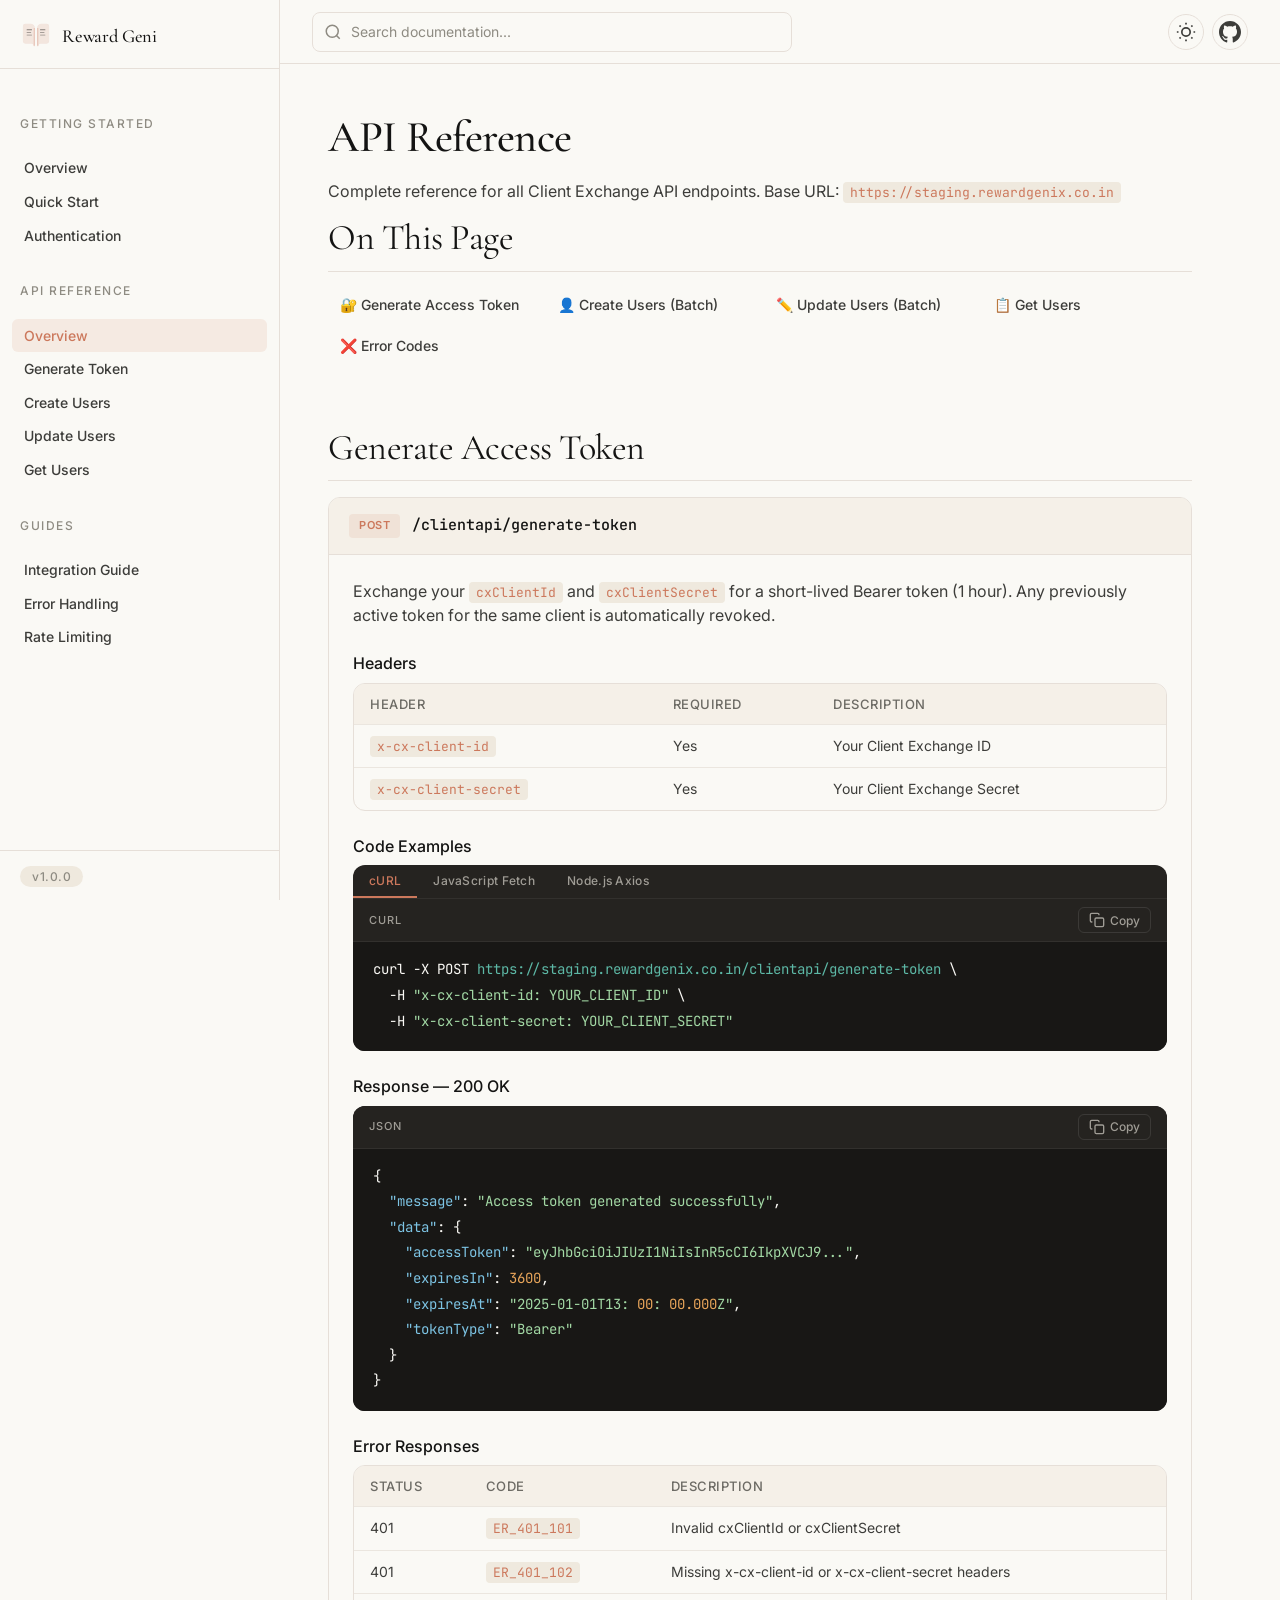
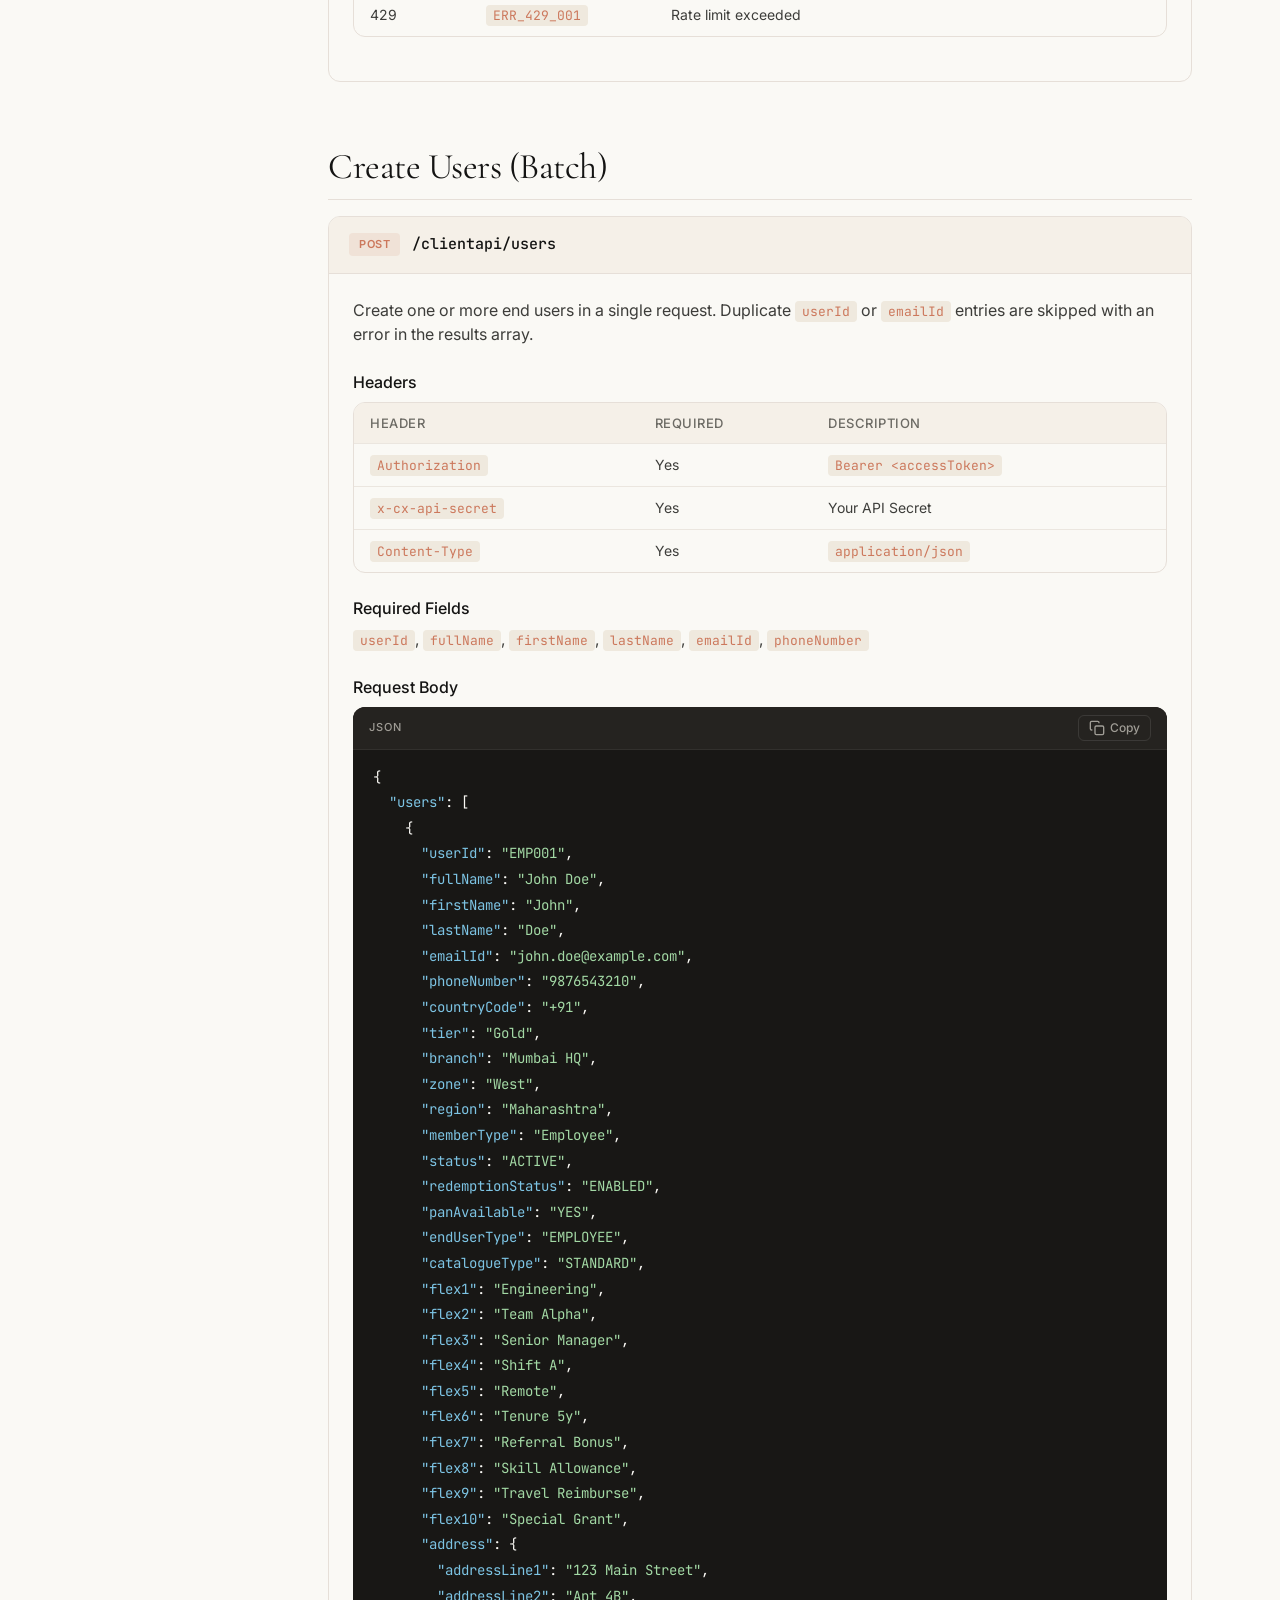
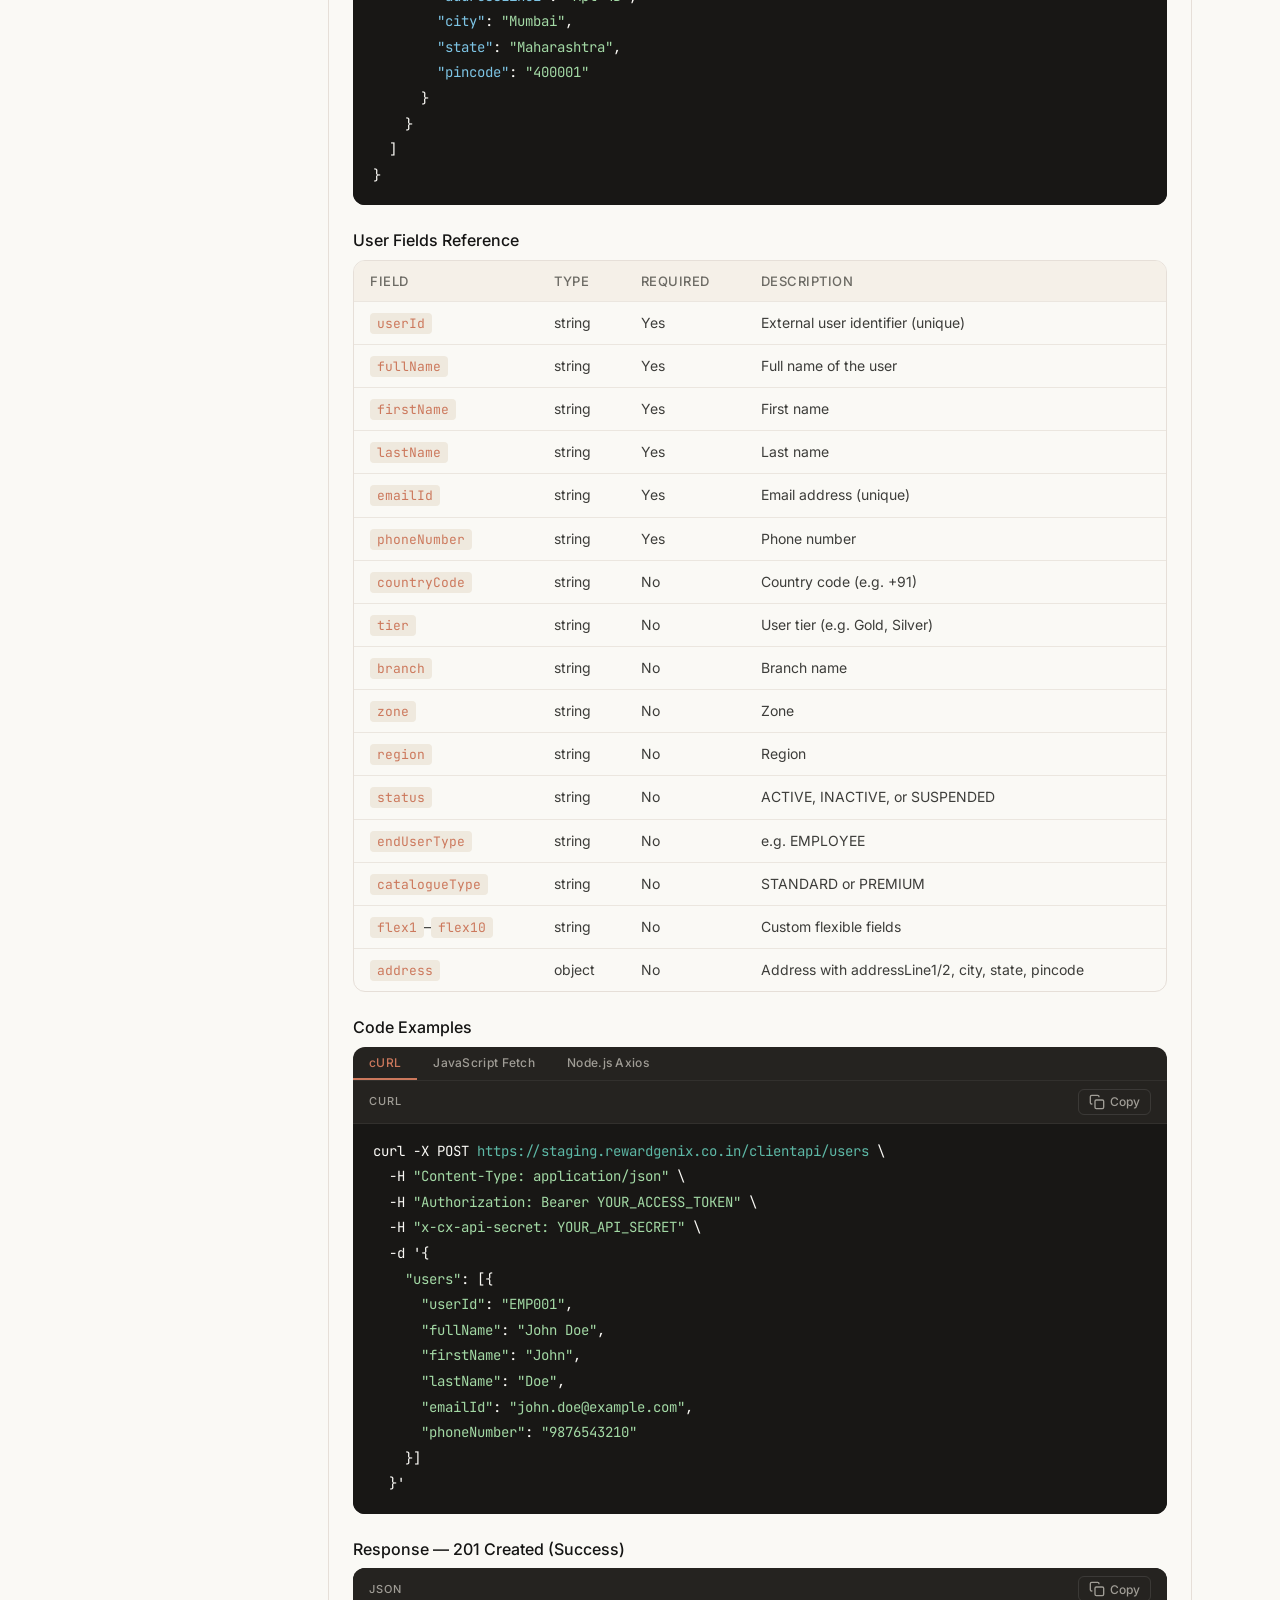
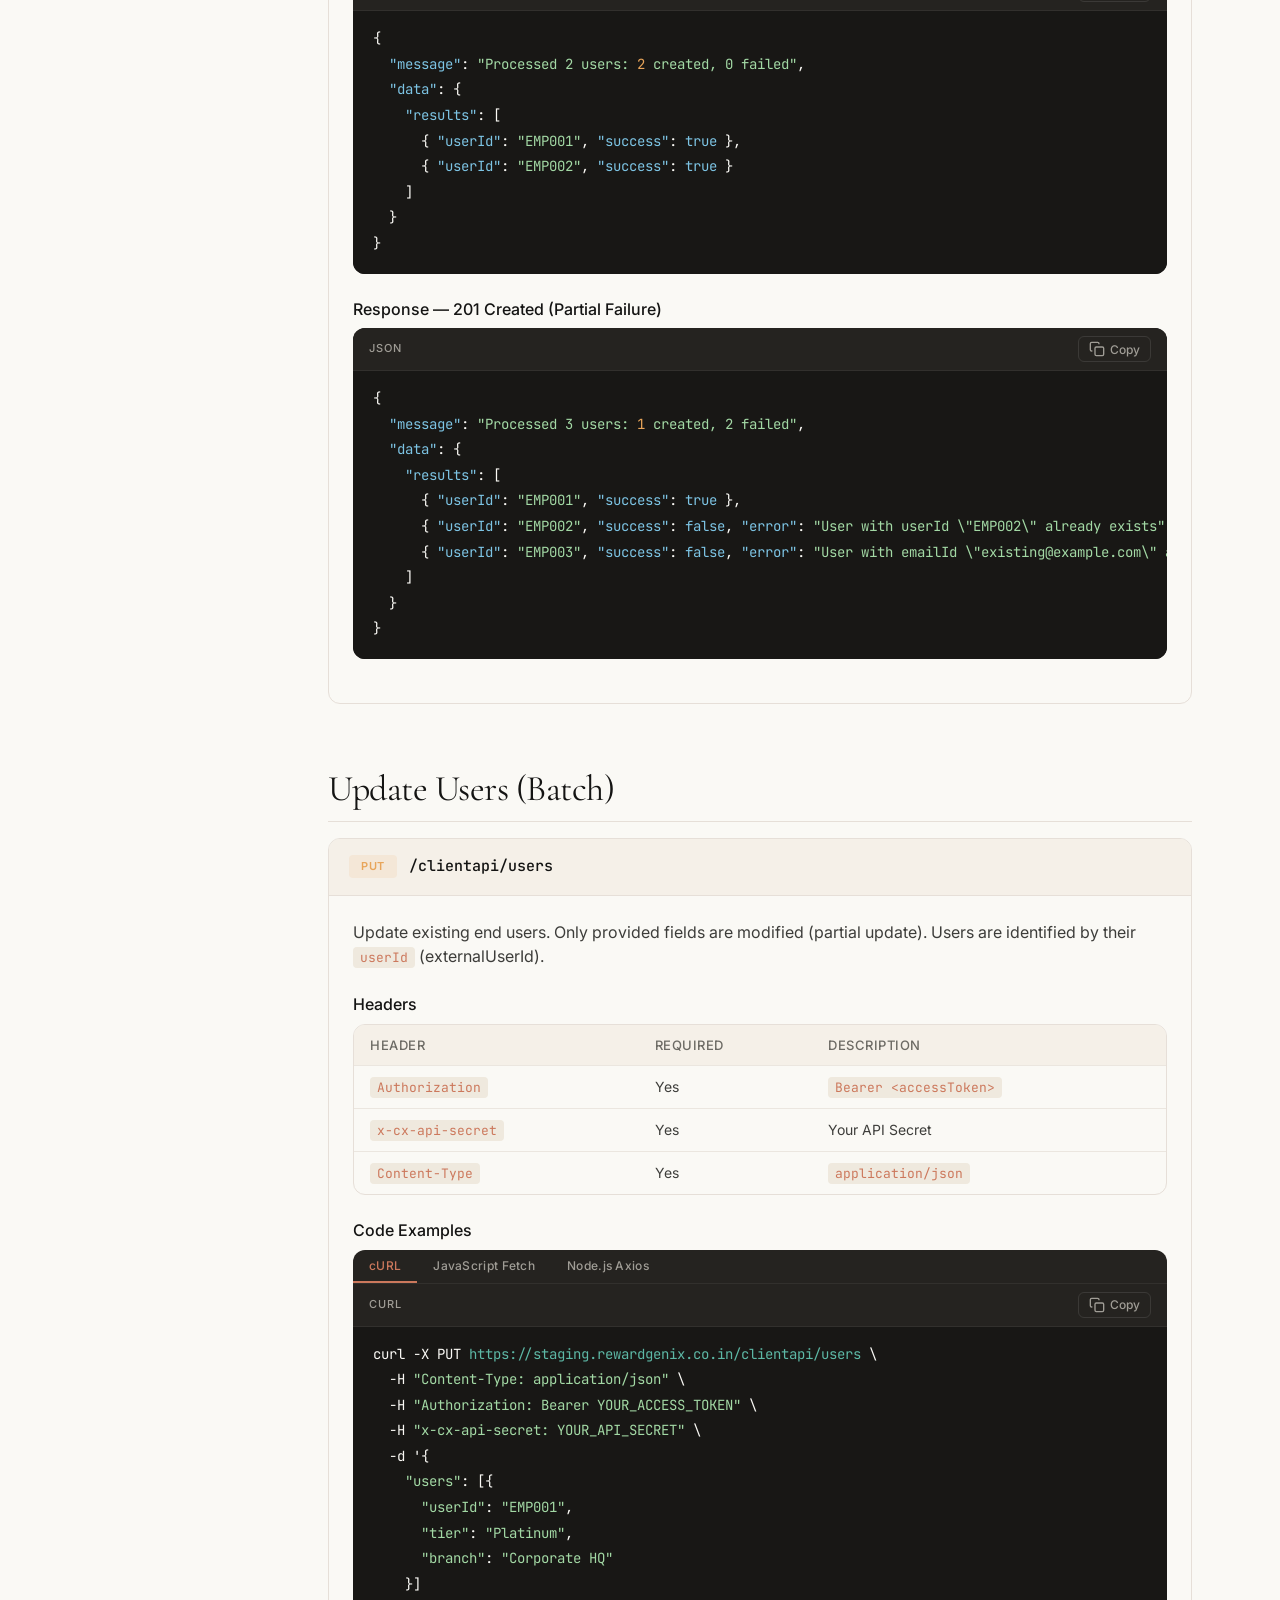
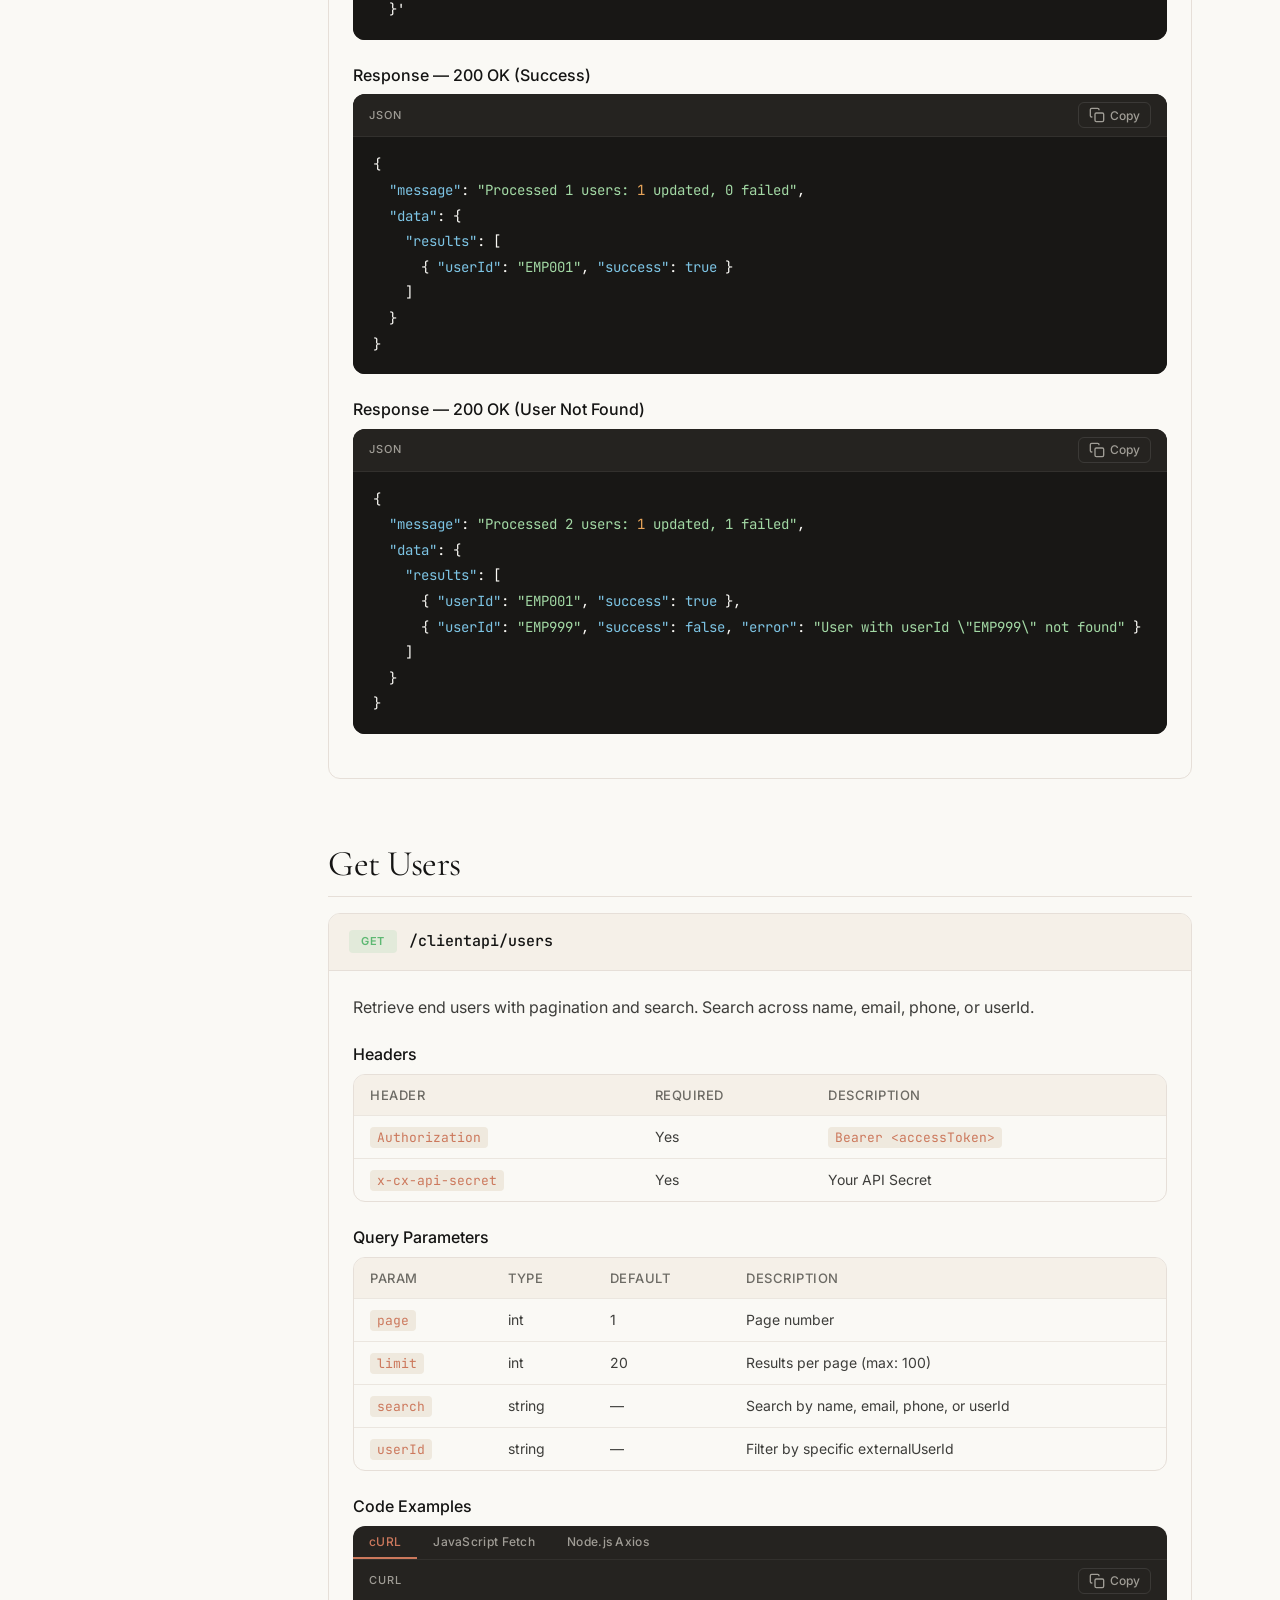
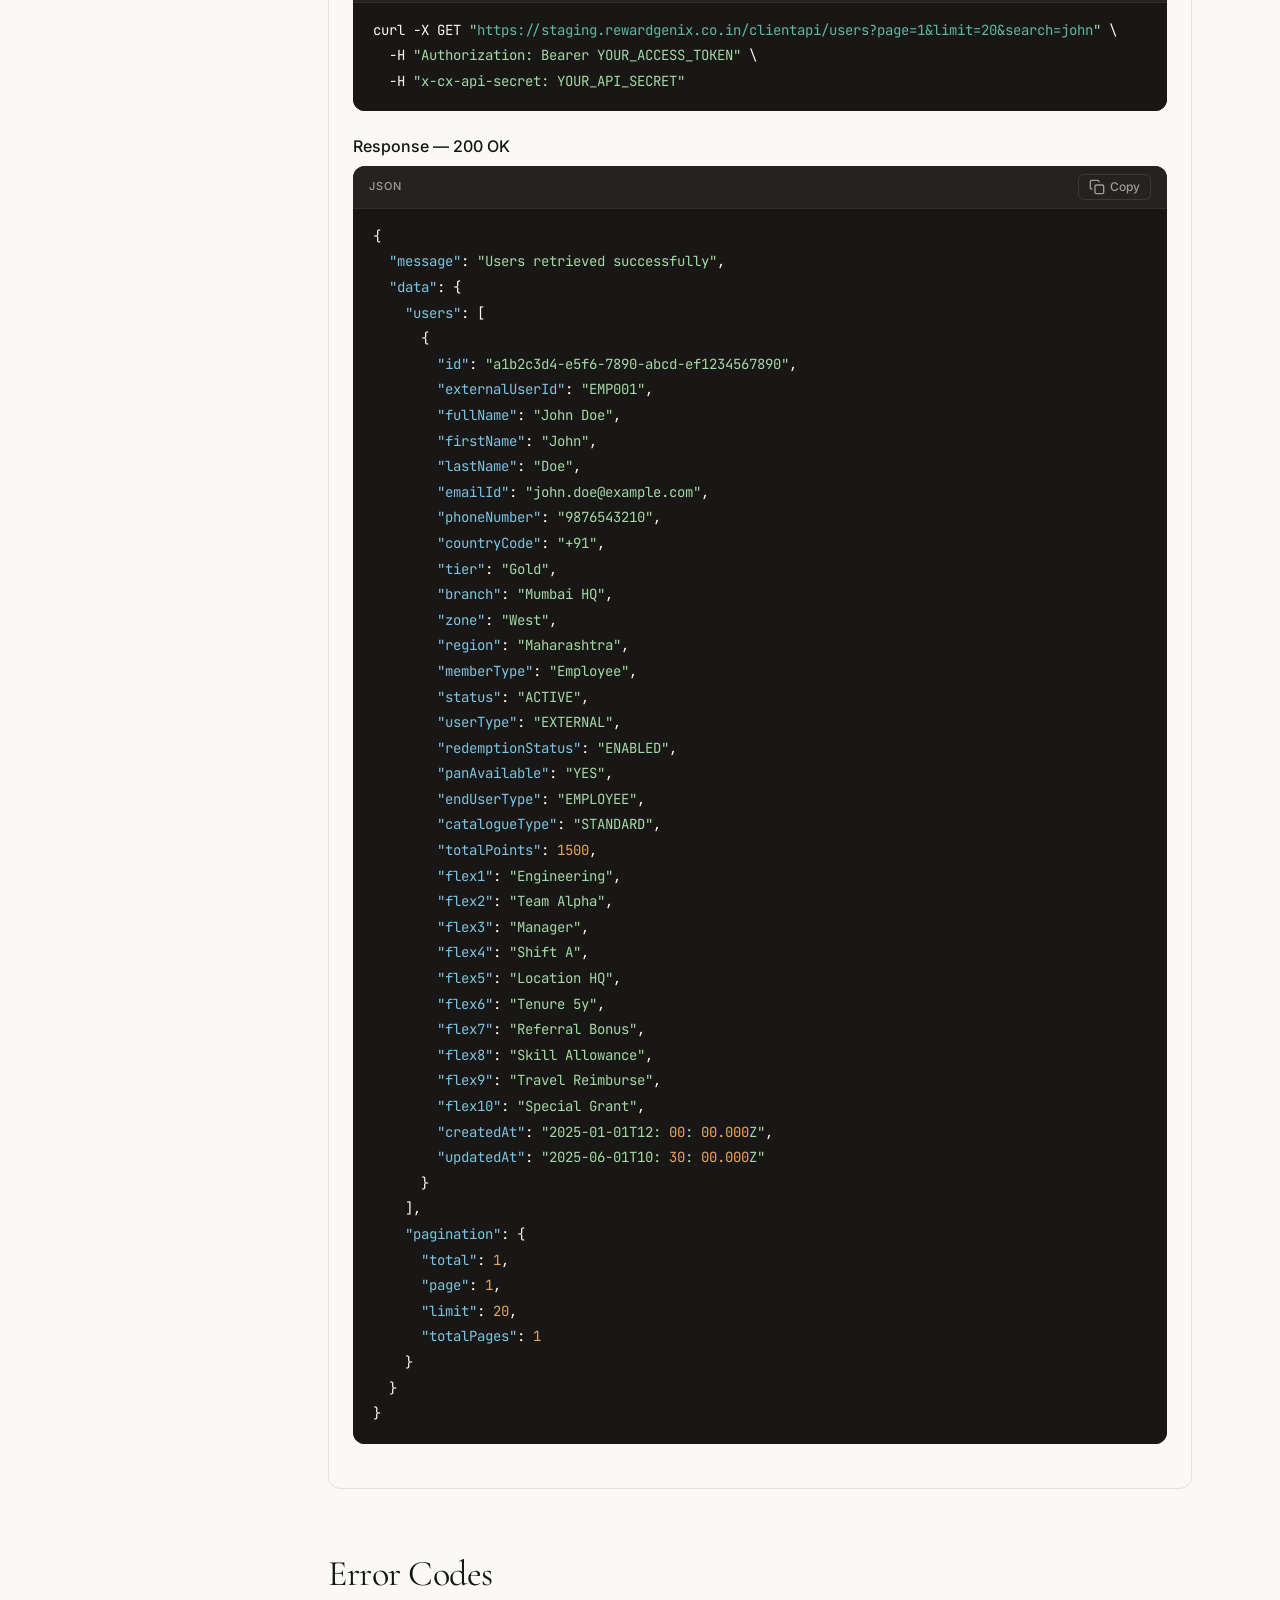
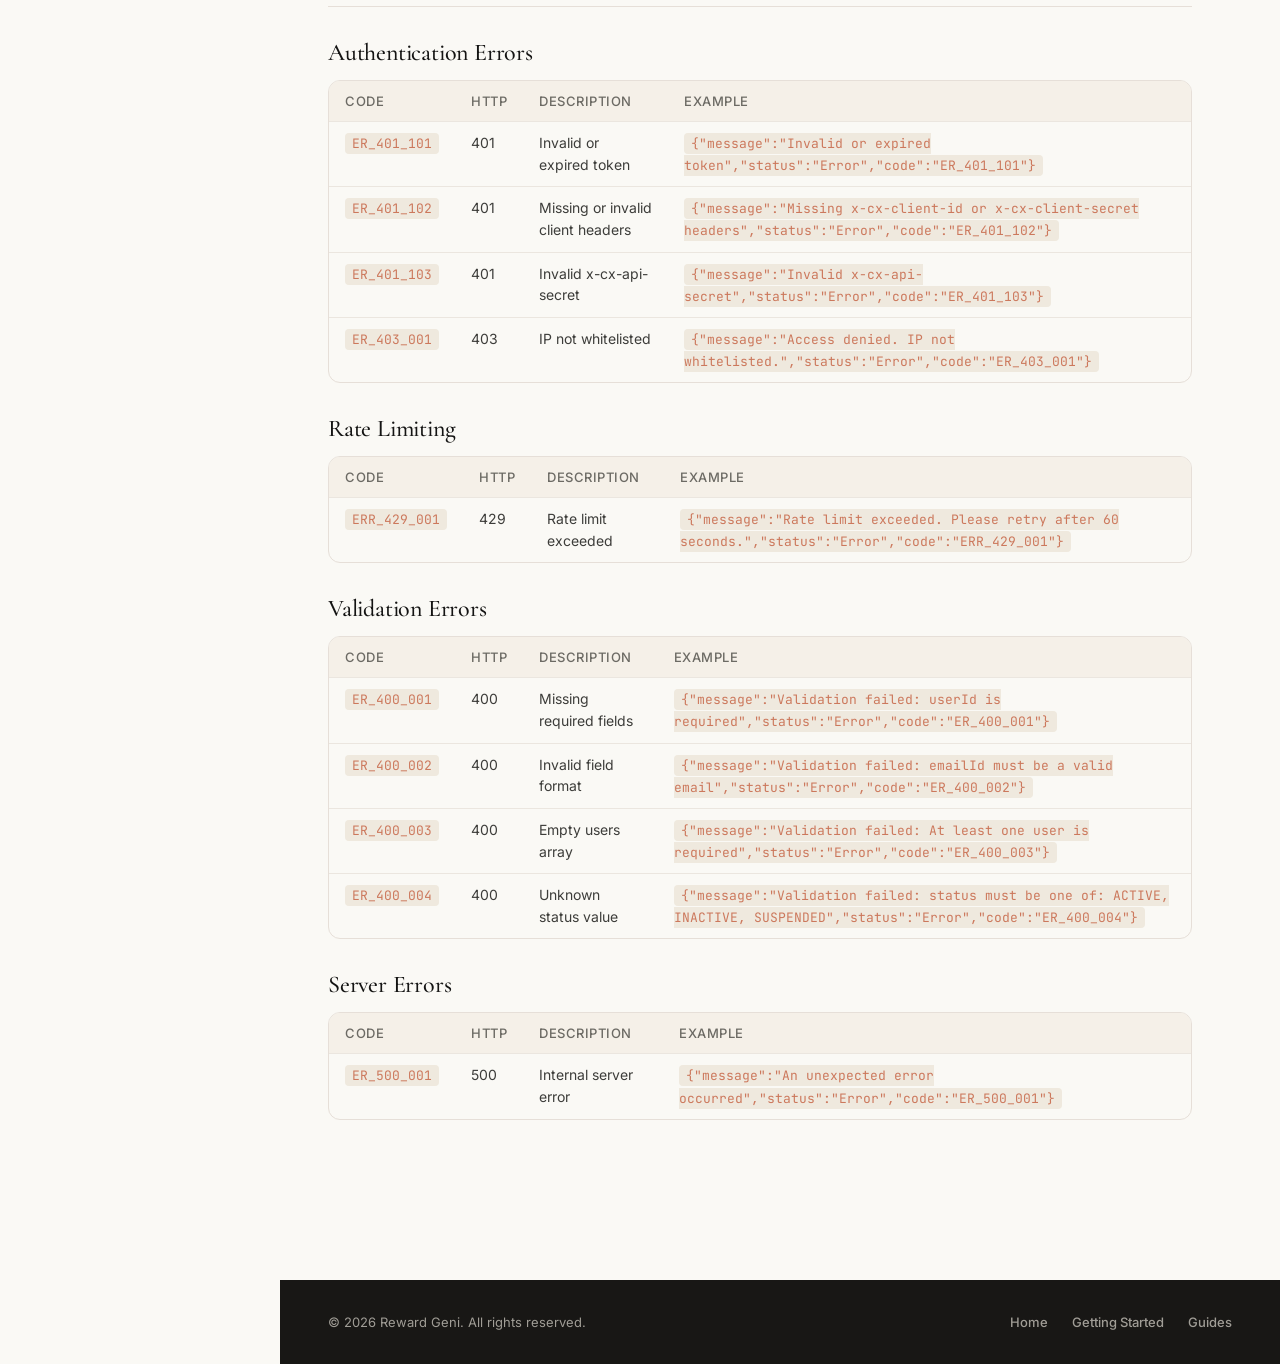
==== docs/api.html @ 06d0bdbf "first commit" ====
<!DOCTYPE html>
<html lang="en" data-theme="light">
<head>
    <meta charset="UTF-8">
    <meta name="viewport" content="width=device-width, initial-scale=1.0">
    <title>API Reference — Reward Geni API</title>
    <meta name="description" content="Complete API reference for the Reward Geni Client Exchange API. Endpoints for authentication, user management, and more.">
    <link rel="icon" type="image/svg+xml" href="../assets/favicon.svg">
    <link rel="stylesheet" href="../styles.css">
    <link rel="preconnect" href="https://fonts.googleapis.com">
    <link rel="preconnect" href="https://fonts.gstatic.com" crossorigin>
    <link href="https://fonts.googleapis.com/css2?family=Cormorant+Garamond:ital,wght@0,400;0,500;0,600;0,700;1,400&family=Inter:wght@300;400;500;600;700&family=JetBrains+Mono:wght@400;500&display=swap" rel="stylesheet">
</head>
<body>
    <!-- Sidebar -->
    <aside class="sidebar" id="sidebar">
        <div class="sidebar-header">
            <a href="../index.html" class="logo-link">
                <img src="../assets/logo.svg" alt="Reward Geni" class="logo">
                <span class="logo-text">Reward Geni</span>
            </a>
            <button class="sidebar-close" id="sidebarClose" aria-label="Close sidebar">
                <svg width="24" height="24" viewBox="0 0 24 24" fill="none" stroke="currentColor" stroke-width="2"><path d="M18 6L6 18M6 6l12 12"/></svg>
            </button>
        </div>
        <nav class="sidebar-nav">
            <div class="nav-section">
                <h3 class="nav-section-title">Getting Started</h3>
                <ul class="nav-list">
                    <li><a href="../index.html" class="nav-link">Overview</a></li>
                    <li><a href="getting-started.html" class="nav-link">Quick Start</a></li>
                    <li><a href="getting-started.html#authentication" class="nav-link">Authentication</a></li>
                </ul>
            </div>
            <div class="nav-section">
                <h3 class="nav-section-title">API Reference</h3>
                <ul class="nav-list">
                    <li><a href="api.html" class="nav-link active">Overview</a></li>
                    <li><a href="api.html#generate-token" class="nav-link">Generate Token</a></li>
                    <li><a href="api.html#create-users" class="nav-link">Create Users</a></li>
                    <li><a href="api.html#update-users" class="nav-link">Update Users</a></li>
                    <li><a href="api.html#get-users" class="nav-link">Get Users</a></li>
                </ul>
            </div>
            <div class="nav-section">
                <h3 class="nav-section-title">Guides</h3>
                <ul class="nav-list">
                    <li><a href="guides.html" class="nav-link">Integration Guide</a></li>
                    <li><a href="guides.html#error-handling" class="nav-link">Error Handling</a></li>
                    <li><a href="guides.html#rate-limiting" class="nav-link">Rate Limiting</a></li>
                </ul>
            </div>
        </nav>
        <div class="sidebar-footer">
            <span class="version-badge">v1.0.0</span>
        </div>
    </aside>

    <div class="main-wrapper">
        <header class="topbar">
            <button class="menu-toggle" id="menuToggle" aria-label="Open sidebar">
                <svg width="24" height="24" viewBox="0 0 24 24" fill="none" stroke="currentColor" stroke-width="2"><path d="M3 12h18M3 6h18M3 18h18"/></svg>
            </button>
            <div class="search-container">
                <svg class="search-icon" width="18" height="18" viewBox="0 0 24 24" fill="none" stroke="currentColor" stroke-width="2"><circle cx="11" cy="11" r="8"/><path d="m21 21-4.35-4.35"/></svg>
                <input type="text" id="searchInput" class="search-input" placeholder="Search documentation..." autocomplete="off">
                <div class="search-results" id="searchResults"></div>
            </div>
            <div class="topbar-actions">
                <button class="theme-toggle" id="themeToggle" aria-label="Toggle theme">
                    <svg class="sun-icon" width="20" height="20" viewBox="0 0 24 24" fill="none" stroke="currentColor" stroke-width="2"><circle cx="12" cy="12" r="5"/><path d="M12 1v2M12 21v2M4.22 4.22l1.42 1.42M18.36 18.36l1.42 1.42M1 12h2M21 12h2M4.22 19.78l1.42-1.42M18.36 5.64l1.42-1.42"/></svg>
                    <svg class="moon-icon" width="20" height="20" viewBox="0 0 24 24" fill="none" stroke="currentColor" stroke-width="2"><path d="M21 12.79A9 9 0 1 1 11.21 3 7 7 0 0 0 21 12.79z"/></svg>
                </button>
                <a href="https://github.com" class="github-link" target="_blank" rel="noopener" aria-label="GitHub">
                    <svg width="22" height="22" viewBox="0 0 24 24" fill="currentColor"><path d="M12 0c-6.626 0-12 5.373-12 12 0 5.302 3.438 9.8 8.207 11.387.599.111.793-.261.793-.577v-2.234c-3.338.726-4.033-1.416-4.033-1.416-.546-1.387-1.333-1.756-1.333-1.756-1.089-.745.083-.729.083-.729 1.205.084 1.839 1.237 1.839 1.237 1.07 1.834 2.807 1.304 3.492.997.107-.775.418-1.305.762-1.604-2.665-.305-5.467-1.334-5.467-5.931 0-1.311.469-2.381 1.236-3.221-.124-.303-.535-1.524.117-3.176 0 0 1.008-.322 3.301 1.23.957-.266 1.983-.399 3.003-.404 1.02.005 2.047.138 3.006.404 2.291-1.552 3.297-1.23 3.297-1.23.653 1.653.242 2.874.118 3.176.77.84 1.235 1.911 1.235 3.221 0 4.609-2.807 5.624-5.479 5.921.43.372.823 1.102.823 2.222v3.293c0 .319.192.694.801.576 4.765-1.589 8.199-6.086 8.199-11.386 0-6.627-5.373-12-12-12z"/></svg>
                </a>
            </div>
        </header>

        <main class="content">
            <h1>API Reference</h1>
            <p>Complete reference for all Client Exchange API endpoints. Base URL: <code>https://staging.rewardgenix.co.in</code></p>

            <!-- Table of Contents -->
            <div class="content-section">
                <h2 id="toc">On This Page <a href="#toc" class="anchor-link">#</a></h2>
                <ul style="list-style:none;padding:0;display:grid;grid-template-columns:repeat(auto-fill,minmax(200px,1fr));gap:8px;">
                    <li><a href="#generate-token" class="nav-link">🔐 Generate Access Token</a></li>
                    <li><a href="#create-users" class="nav-link">👤 Create Users (Batch)</a></li>
                    <li><a href="#update-users" class="nav-link">✏️ Update Users (Batch)</a></li>
                    <li><a href="#get-users" class="nav-link">📋 Get Users</a></li>
                    <li><a href="#error-codes" class="nav-link">❌ Error Codes</a></li>
                </ul>
            </div>

            <!-- ==================== GENERATE TOKEN ==================== -->
            <section class="content-section">
                <h2 id="generate-token">Generate Access Token <a href="#generate-token" class="anchor-link">#</a></h2>
                <div class="endpoint-block">
                    <div class="endpoint-header">
                        <span class="method-badge method-post">POST</span>
                        <span class="endpoint-url">/clientapi/generate-token</span>
                    </div>
                    <div class="endpoint-body">
                        <p class="endpoint-description">Exchange your <code>cxClientId</code> and <code>cxClientSecret</code> for a short-lived Bearer token (1 hour). Any previously active token for the same client is automatically revoked.</p>

                        <h4>Headers</h4>
                        <div class="table-wrapper">
                            <table class="api-table">
                                <thead><tr><th>Header</th><th>Required</th><th>Description</th></tr></thead>
                                <tbody>
                                    <tr><td><code>x-cx-client-id</code></td><td>Yes</td><td>Your Client Exchange ID</td></tr>
                                    <tr><td><code>x-cx-client-secret</code></td><td>Yes</td><td>Your Client Exchange Secret</td></tr>
                                </tbody>
                            </table>
                        </div>

                        <h4>Code Examples</h4>
                        <div class="code-tabs">
                            <div class="code-tabs-header">
                                <button class="code-tab-btn active">cURL</button>
                                <button class="code-tab-btn">JavaScript Fetch</button>
                                <button class="code-tab-btn">Node.js Axios</button>
                            </div>
                            <div class="code-tab-content active">
                                <div class="code-block">
                                    <div class="code-header"><span class="code-lang">cURL</span><button class="copy-btn"><svg width="16" height="16" viewBox="0 0 24 24" fill="none" stroke="currentColor" stroke-width="2"><rect x="9" y="9" width="13" height="13" rx="2" ry="2"/><path d="M5 15H4a2 2 0 0 1-2-2V4a2 2 0 0 1 2-2h9a2 2 0 0 1 2 2v1"/></svg> Copy</button></div>
                                    <pre><code>curl -X POST https://staging.rewardgenix.co.in/clientapi/generate-token \
  -H "x-cx-client-id: YOUR_CLIENT_ID" \
  -H "x-cx-client-secret: YOUR_CLIENT_SECRET"</code></pre>
                                </div>
                            </div>
                            <div class="code-tab-content">
                                <div class="code-block">
                                    <div class="code-header"><span class="code-lang">JavaScript</span><button class="copy-btn"><svg width="16" height="16" viewBox="0 0 24 24" fill="none" stroke="currentColor" stroke-width="2"><rect x="9" y="9" width="13" height="13" rx="2" ry="2"/><path d="M5 15H4a2 2 0 0 1-2-2V4a2 2 0 0 1 2-2h9a2 2 0 0 1 2 2v1"/></svg> Copy</button></div>
                                    <pre><code>const response = await fetch('https://staging.rewardgenix.co.in/clientapi/generate-token', {
  method: 'POST',
  headers: {
    'x-cx-client-id': 'YOUR_CLIENT_ID',
    'x-cx-client-secret': 'YOUR_CLIENT_SECRET'
  }
});

const { data } = await response.json();
const { accessToken, expiresIn, expiresAt } = data;</code></pre>
                                </div>
                            </div>
                            <div class="code-tab-content">
                                <div class="code-block">
                                    <div class="code-header"><span class="code-lang">Node.js</span><button class="copy-btn"><svg width="16" height="16" viewBox="0 0 24 24" fill="none" stroke="currentColor" stroke-width="2"><rect x="9" y="9" width="13" height="13" rx="2" ry="2"/><path d="M5 15H4a2 2 0 0 1-2-2V4a2 2 0 0 1 2-2h9a2 2 0 0 1 2 2v1"/></svg> Copy</button></div>
                                    <pre><code>const axios = require('axios');

const { data } = await axios.post(
  'https://staging.rewardgenix.co.in/clientapi/generate-token',
  {},
  {
    headers: {
      'x-cx-client-id': 'YOUR_CLIENT_ID',
      'x-cx-client-secret': 'YOUR_CLIENT_SECRET'
    }
  }
);

const token = data.data.accessToken;</code></pre>
                                </div>
                            </div>
                        </div>

                        <h4>Response — 200 OK</h4>
                        <div class="code-block">
                            <div class="code-header"><span class="code-lang">JSON</span><button class="copy-btn"><svg width="16" height="16" viewBox="0 0 24 24" fill="none" stroke="currentColor" stroke-width="2"><rect x="9" y="9" width="13" height="13" rx="2" ry="2"/><path d="M5 15H4a2 2 0 0 1-2-2V4a2 2 0 0 1 2-2h9a2 2 0 0 1 2 2v1"/></svg> Copy</button></div>
                            <pre><code>{
  "message": "Access token generated successfully",
  "data": {
    "accessToken": "eyJhbGciOiJIUzI1NiIsInR5cCI6IkpXVCJ9...",
    "expiresIn": 3600,
    "expiresAt": "2025-01-01T13:00:00.000Z",
    "tokenType": "Bearer"
  }
}</code></pre>
                        </div>

                        <h4>Error Responses</h4>
                        <div class="table-wrapper">
                            <table class="api-table">
                                <thead><tr><th>Status</th><th>Code</th><th>Description</th></tr></thead>
                                <tbody>
                                    <tr><td>401</td><td><code>ER_401_101</code></td><td>Invalid cxClientId or cxClientSecret</td></tr>
                                    <tr><td>401</td><td><code>ER_401_102</code></td><td>Missing x-cx-client-id or x-cx-client-secret headers</td></tr>
                                    <tr><td>429</td><td><code>ERR_429_001</code></td><td>Rate limit exceeded</td></tr>
                                </tbody>
                            </table>
                        </div>
                    </div>
                </div>
            </section>

            <!-- ==================== CREATE USERS ==================== -->
            <section class="content-section">
                <h2 id="create-users">Create Users (Batch) <a href="#create-users" class="anchor-link">#</a></h2>
                <div class="endpoint-block">
                    <div class="endpoint-header">
                        <span class="method-badge method-post">POST</span>
                        <span class="endpoint-url">/clientapi/users</span>
                    </div>
                    <div class="endpoint-body">
                        <p class="endpoint-description">Create one or more end users in a single request. Duplicate <code>userId</code> or <code>emailId</code> entries are skipped with an error in the results array.</p>

                        <h4>Headers</h4>
                        <div class="table-wrapper">
                            <table class="api-table">
                                <thead><tr><th>Header</th><th>Required</th><th>Description</th></tr></thead>
                                <tbody>
                                    <tr><td><code>Authorization</code></td><td>Yes</td><td><code>Bearer &lt;accessToken&gt;</code></td></tr>
                                    <tr><td><code>x-cx-api-secret</code></td><td>Yes</td><td>Your API Secret</td></tr>
                                    <tr><td><code>Content-Type</code></td><td>Yes</td><td><code>application/json</code></td></tr>
                                </tbody>
                            </table>
                        </div>

                        <h4>Required Fields</h4>
                        <p><code>userId</code>, <code>fullName</code>, <code>firstName</code>, <code>lastName</code>, <code>emailId</code>, <code>phoneNumber</code></p>

                        <h4>Request Body</h4>
                        <div class="code-block">
                            <div class="code-header"><span class="code-lang">JSON</span><button class="copy-btn"><svg width="16" height="16" viewBox="0 0 24 24" fill="none" stroke="currentColor" stroke-width="2"><rect x="9" y="9" width="13" height="13" rx="2" ry="2"/><path d="M5 15H4a2 2 0 0 1-2-2V4a2 2 0 0 1 2-2h9a2 2 0 0 1 2 2v1"/></svg> Copy</button></div>
                            <pre><code>{
  "users": [
    {
      "userId": "EMP001",
      "fullName": "John Doe",
      "firstName": "John",
      "lastName": "Doe",
      "emailId": "john.doe@example.com",
      "phoneNumber": "9876543210",
      "countryCode": "+91",
      "tier": "Gold",
      "branch": "Mumbai HQ",
      "zone": "West",
      "region": "Maharashtra",
      "memberType": "Employee",
      "status": "ACTIVE",
      "redemptionStatus": "ENABLED",
      "panAvailable": "YES",
      "endUserType": "EMPLOYEE",
      "catalogueType": "STANDARD",
      "flex1": "Engineering",
      "flex2": "Team Alpha",
      "flex3": "Senior Manager",
      "flex4": "Shift A",
      "flex5": "Remote",
      "flex6": "Tenure 5y",
      "flex7": "Referral Bonus",
      "flex8": "Skill Allowance",
      "flex9": "Travel Reimburse",
      "flex10": "Special Grant",
      "address": {
        "addressLine1": "123 Main Street",
        "addressLine2": "Apt 4B",
        "city": "Mumbai",
        "state": "Maharashtra",
        "pincode": "400001"
      }
    }
  ]
}</code></pre>
                        </div>

                        <h4>User Fields Reference</h4>
                        <div class="table-wrapper">
                            <table class="api-table">
                                <thead><tr><th>Field</th><th>Type</th><th>Required</th><th>Description</th></tr></thead>
                                <tbody>
                                    <tr><td><code>userId</code></td><td>string</td><td>Yes</td><td>External user identifier (unique)</td></tr>
                                    <tr><td><code>fullName</code></td><td>string</td><td>Yes</td><td>Full name of the user</td></tr>
                                    <tr><td><code>firstName</code></td><td>string</td><td>Yes</td><td>First name</td></tr>
                                    <tr><td><code>lastName</code></td><td>string</td><td>Yes</td><td>Last name</td></tr>
                                    <tr><td><code>emailId</code></td><td>string</td><td>Yes</td><td>Email address (unique)</td></tr>
                                    <tr><td><code>phoneNumber</code></td><td>string</td><td>Yes</td><td>Phone number</td></tr>
                                    <tr><td><code>countryCode</code></td><td>string</td><td>No</td><td>Country code (e.g. +91)</td></tr>
                                    <tr><td><code>tier</code></td><td>string</td><td>No</td><td>User tier (e.g. Gold, Silver)</td></tr>
                                    <tr><td><code>branch</code></td><td>string</td><td>No</td><td>Branch name</td></tr>
                                    <tr><td><code>zone</code></td><td>string</td><td>No</td><td>Zone</td></tr>
                                    <tr><td><code>region</code></td><td>string</td><td>No</td><td>Region</td></tr>
                                    <tr><td><code>status</code></td><td>string</td><td>No</td><td>ACTIVE, INACTIVE, or SUSPENDED</td></tr>
                                    <tr><td><code>endUserType</code></td><td>string</td><td>No</td><td>e.g. EMPLOYEE</td></tr>
                                    <tr><td><code>catalogueType</code></td><td>string</td><td>No</td><td>STANDARD or PREMIUM</td></tr>
                                    <tr><td><code>flex1</code>–<code>flex10</code></td><td>string</td><td>No</td><td>Custom flexible fields</td></tr>
                                    <tr><td><code>address</code></td><td>object</td><td>No</td><td>Address with addressLine1/2, city, state, pincode</td></tr>
                                </tbody>
                            </table>
                        </div>

                        <h4>Code Examples</h4>
                        <div class="code-tabs">
                            <div class="code-tabs-header">
                                <button class="code-tab-btn active">cURL</button>
                                <button class="code-tab-btn">JavaScript Fetch</button>
                                <button class="code-tab-btn">Node.js Axios</button>
                            </div>
                            <div class="code-tab-content active">
                                <div class="code-block">
                                    <div class="code-header"><span class="code-lang">cURL</span><button class="copy-btn"><svg width="16" height="16" viewBox="0 0 24 24" fill="none" stroke="currentColor" stroke-width="2"><rect x="9" y="9" width="13" height="13" rx="2" ry="2"/><path d="M5 15H4a2 2 0 0 1-2-2V4a2 2 0 0 1 2-2h9a2 2 0 0 1 2 2v1"/></svg> Copy</button></div>
                                    <pre><code>curl -X POST https://staging.rewardgenix.co.in/clientapi/users \
  -H "Content-Type: application/json" \
  -H "Authorization: Bearer YOUR_ACCESS_TOKEN" \
  -H "x-cx-api-secret: YOUR_API_SECRET" \
  -d '{
    "users": [{
      "userId": "EMP001",
      "fullName": "John Doe",
      "firstName": "John",
      "lastName": "Doe",
      "emailId": "john.doe@example.com",
      "phoneNumber": "9876543210"
    }]
  }'</code></pre>
                                </div>
                            </div>
                            <div class="code-tab-content">
                                <div class="code-block">
                                    <div class="code-header"><span class="code-lang">JavaScript</span><button class="copy-btn"><svg width="16" height="16" viewBox="0 0 24 24" fill="none" stroke="currentColor" stroke-width="2"><rect x="9" y="9" width="13" height="13" rx="2" ry="2"/><path d="M5 15H4a2 2 0 0 1-2-2V4a2 2 0 0 1 2-2h9a2 2 0 0 1 2 2v1"/></svg> Copy</button></div>
                                    <pre><code>const response = await fetch('https://staging.rewardgenix.co.in/clientapi/users', {
  method: 'POST',
  headers: {
    'Content-Type': 'application/json',
    'Authorization': 'Bearer YOUR_ACCESS_TOKEN',
    'x-cx-api-secret': 'YOUR_API_SECRET'
  },
  body: JSON.stringify({
    users: [{
      userId: 'EMP001',
      fullName: 'John Doe',
      firstName: 'John',
      lastName: 'Doe',
      emailId: 'john.doe@example.com',
      phoneNumber: '9876543210'
    }]
  })
});

const result = await response.json();
console.log(result.message);</code></pre>
                                </div>
                            </div>
                            <div class="code-tab-content">
                                <div class="code-block">
                                    <div class="code-header"><span class="code-lang">Node.js</span><button class="copy-btn"><svg width="16" height="16" viewBox="0 0 24 24" fill="none" stroke="currentColor" stroke-width="2"><rect x="9" y="9" width="13" height="13" rx="2" ry="2"/><path d="M5 15H4a2 2 0 0 1-2-2V4a2 2 0 0 1 2-2h9a2 2 0 0 1 2 2v1"/></svg> Copy</button></div>
                                    <pre><code>const axios = require('axios');

const { data } = await axios.post(
  'https://staging.rewardgenix.co.in/clientapi/users',
  {
    users: [{
      userId: 'EMP001',
      fullName: 'John Doe',
      firstName: 'John',
      lastName: 'Doe',
      emailId: 'john.doe@example.com',
      phoneNumber: '9876543210'
    }]
  },
  {
    headers: {
      'Content-Type': 'application/json',
      'Authorization': 'Bearer YOUR_ACCESS_TOKEN',
      'x-cx-api-secret': 'YOUR_API_SECRET'
    }
  }
);

data.data.results.forEach(r => {
  console.log(r.userId, r.success ? '✓' : '✗ ' + r.error);
});</code></pre>
                                </div>
                            </div>
                        </div>

                        <h4>Response — 201 Created (Success)</h4>
                        <div class="code-block">
                            <div class="code-header"><span class="code-lang">JSON</span><button class="copy-btn"><svg width="16" height="16" viewBox="0 0 24 24" fill="none" stroke="currentColor" stroke-width="2"><rect x="9" y="9" width="13" height="13" rx="2" ry="2"/><path d="M5 15H4a2 2 0 0 1-2-2V4a2 2 0 0 1 2-2h9a2 2 0 0 1 2 2v1"/></svg> Copy</button></div>
                            <pre><code>{
  "message": "Processed 2 users: 2 created, 0 failed",
  "data": {
    "results": [
      { "userId": "EMP001", "success": true },
      { "userId": "EMP002", "success": true }
    ]
  }
}</code></pre>
                        </div>

                        <h4>Response — 201 Created (Partial Failure)</h4>
                        <div class="code-block">
                            <div class="code-header"><span class="code-lang">JSON</span><button class="copy-btn"><svg width="16" height="16" viewBox="0 0 24 24" fill="none" stroke="currentColor" stroke-width="2"><rect x="9" y="9" width="13" height="13" rx="2" ry="2"/><path d="M5 15H4a2 2 0 0 1-2-2V4a2 2 0 0 1 2-2h9a2 2 0 0 1 2 2v1"/></svg> Copy</button></div>
                            <pre><code>{
  "message": "Processed 3 users: 1 created, 2 failed",
  "data": {
    "results": [
      { "userId": "EMP001", "success": true },
      { "userId": "EMP002", "success": false, "error": "User with userId \"EMP002\" already exists" },
      { "userId": "EMP003", "success": false, "error": "User with emailId \"existing@example.com\" already exists" }
    ]
  }
}</code></pre>
                        </div>
                    </div>
                </div>
            </section>

            <!-- ==================== UPDATE USERS ==================== -->
            <section class="content-section">
                <h2 id="update-users">Update Users (Batch) <a href="#update-users" class="anchor-link">#</a></h2>
                <div class="endpoint-block">
                    <div class="endpoint-header">
                        <span class="method-badge method-put">PUT</span>
                        <span class="endpoint-url">/clientapi/users</span>
                    </div>
                    <div class="endpoint-body">
                        <p class="endpoint-description">Update existing end users. Only provided fields are modified (partial update). Users are identified by their <code>userId</code> (externalUserId).</p>

                        <h4>Headers</h4>
                        <div class="table-wrapper">
                            <table class="api-table">
                                <thead><tr><th>Header</th><th>Required</th><th>Description</th></tr></thead>
                                <tbody>
                                    <tr><td><code>Authorization</code></td><td>Yes</td><td><code>Bearer &lt;accessToken&gt;</code></td></tr>
                                    <tr><td><code>x-cx-api-secret</code></td><td>Yes</td><td>Your API Secret</td></tr>
                                    <tr><td><code>Content-Type</code></td><td>Yes</td><td><code>application/json</code></td></tr>
                                </tbody>
                            </table>
                        </div>

                        <h4>Code Examples</h4>
                        <div class="code-tabs">
                            <div class="code-tabs-header">
                                <button class="code-tab-btn active">cURL</button>
                                <button class="code-tab-btn">JavaScript Fetch</button>
                                <button class="code-tab-btn">Node.js Axios</button>
                            </div>
                            <div class="code-tab-content active">
                                <div class="code-block">
                                    <div class="code-header"><span class="code-lang">cURL</span><button class="copy-btn"><svg width="16" height="16" viewBox="0 0 24 24" fill="none" stroke="currentColor" stroke-width="2"><rect x="9" y="9" width="13" height="13" rx="2" ry="2"/><path d="M5 15H4a2 2 0 0 1-2-2V4a2 2 0 0 1 2-2h9a2 2 0 0 1 2 2v1"/></svg> Copy</button></div>
                                    <pre><code>curl -X PUT https://staging.rewardgenix.co.in/clientapi/users \
  -H "Content-Type: application/json" \
  -H "Authorization: Bearer YOUR_ACCESS_TOKEN" \
  -H "x-cx-api-secret: YOUR_API_SECRET" \
  -d '{
    "users": [{
      "userId": "EMP001",
      "tier": "Platinum",
      "branch": "Corporate HQ"
    }]
  }'</code></pre>
                                </div>
                            </div>
                            <div class="code-tab-content">
                                <div class="code-block">
                                    <div class="code-header"><span class="code-lang">JavaScript</span><button class="copy-btn"><svg width="16" height="16" viewBox="0 0 24 24" fill="none" stroke="currentColor" stroke-width="2"><rect x="9" y="9" width="13" height="13" rx="2" ry="2"/><path d="M5 15H4a2 2 0 0 1-2-2V4a2 2 0 0 1 2-2h9a2 2 0 0 1 2 2v1"/></svg> Copy</button></div>
                                    <pre><code>const response = await fetch('https://staging.rewardgenix.co.in/clientapi/users', {
  method: 'PUT',
  headers: {
    'Content-Type': 'application/json',
    'Authorization': 'Bearer YOUR_ACCESS_TOKEN',
    'x-cx-api-secret': 'YOUR_API_SECRET'
  },
  body: JSON.stringify({
    users: [{
      userId: 'EMP001',
      tier: 'Platinum',
      branch: 'Corporate HQ'
    }]
  })
});

const result = await response.json();</code></pre>
                                </div>
                            </div>
                            <div class="code-tab-content">
                                <div class="code-block">
                                    <div class="code-header"><span class="code-lang">Node.js</span><button class="copy-btn"><svg width="16" height="16" viewBox="0 0 24 24" fill="none" stroke="currentColor" stroke-width="2"><rect x="9" y="9" width="13" height="13" rx="2" ry="2"/><path d="M5 15H4a2 2 0 0 1-2-2V4a2 2 0 0 1 2-2h9a2 2 0 0 1 2 2v1"/></svg> Copy</button></div>
                                    <pre><code>const axios = require('axios');

const { data } = await axios.put(
  'https://staging.rewardgenix.co.in/clientapi/users',
  {
    users: [{
      userId: 'EMP001',
      tier: 'Platinum',
      branch: 'Corporate HQ'
    }]
  },
  {
    headers: {
      'Content-Type': 'application/json',
      'Authorization': 'Bearer YOUR_ACCESS_TOKEN',
      'x-cx-api-secret': 'YOUR_API_SECRET'
    }
  }
);</code></pre>
                                </div>
                            </div>
                        </div>

                        <h4>Response — 200 OK (Success)</h4>
                        <div class="code-block">
                            <div class="code-header"><span class="code-lang">JSON</span><button class="copy-btn"><svg width="16" height="16" viewBox="0 0 24 24" fill="none" stroke="currentColor" stroke-width="2"><rect x="9" y="9" width="13" height="13" rx="2" ry="2"/><path d="M5 15H4a2 2 0 0 1-2-2V4a2 2 0 0 1 2-2h9a2 2 0 0 1 2 2v1"/></svg> Copy</button></div>
                            <pre><code>{
  "message": "Processed 1 users: 1 updated, 0 failed",
  "data": {
    "results": [
      { "userId": "EMP001", "success": true }
    ]
  }
}</code></pre>
                        </div>

                        <h4>Response — 200 OK (User Not Found)</h4>
                        <div class="code-block">
                            <div class="code-header"><span class="code-lang">JSON</span><button class="copy-btn"><svg width="16" height="16" viewBox="0 0 24 24" fill="none" stroke="currentColor" stroke-width="2"><rect x="9" y="9" width="13" height="13" rx="2" ry="2"/><path d="M5 15H4a2 2 0 0 1-2-2V4a2 2 0 0 1 2-2h9a2 2 0 0 1 2 2v1"/></svg> Copy</button></div>
                            <pre><code>{
  "message": "Processed 2 users: 1 updated, 1 failed",
  "data": {
    "results": [
      { "userId": "EMP001", "success": true },
      { "userId": "EMP999", "success": false, "error": "User with userId \"EMP999\" not found" }
    ]
  }
}</code></pre>
                        </div>
                    </div>
                </div>
            </section>

            <!-- ==================== GET USERS ==================== -->
            <section class="content-section">
                <h2 id="get-users">Get Users <a href="#get-users" class="anchor-link">#</a></h2>
                <div class="endpoint-block">
                    <div class="endpoint-header">
                        <span class="method-badge method-get">GET</span>
                        <span class="endpoint-url">/clientapi/users</span>
                    </div>
                    <div class="endpoint-body">
                        <p class="endpoint-description">Retrieve end users with pagination and search. Search across name, email, phone, or userId.</p>

                        <h4>Headers</h4>
                        <div class="table-wrapper">
                            <table class="api-table">
                                <thead><tr><th>Header</th><th>Required</th><th>Description</th></tr></thead>
                                <tbody>
                                    <tr><td><code>Authorization</code></td><td>Yes</td><td><code>Bearer &lt;accessToken&gt;</code></td></tr>
                                    <tr><td><code>x-cx-api-secret</code></td><td>Yes</td><td>Your API Secret</td></tr>
                                </tbody>
                            </table>
                        </div>

                        <h4>Query Parameters</h4>
                        <div class="table-wrapper">
                            <table class="api-table">
                                <thead><tr><th>Param</th><th>Type</th><th>Default</th><th>Description</th></tr></thead>
                                <tbody>
                                    <tr><td><code>page</code></td><td>int</td><td>1</td><td>Page number</td></tr>
                                    <tr><td><code>limit</code></td><td>int</td><td>20</td><td>Results per page (max: 100)</td></tr>
                                    <tr><td><code>search</code></td><td>string</td><td>—</td><td>Search by name, email, phone, or userId</td></tr>
                                    <tr><td><code>userId</code></td><td>string</td><td>—</td><td>Filter by specific externalUserId</td></tr>
                                </tbody>
                            </table>
                        </div>

                        <h4>Code Examples</h4>
                        <div class="code-tabs">
                            <div class="code-tabs-header">
                                <button class="code-tab-btn active">cURL</button>
                                <button class="code-tab-btn">JavaScript Fetch</button>
                                <button class="code-tab-btn">Node.js Axios</button>
                            </div>
                            <div class="code-tab-content active">
                                <div class="code-block">
                                    <div class="code-header"><span class="code-lang">cURL</span><button class="copy-btn"><svg width="16" height="16" viewBox="0 0 24 24" fill="none" stroke="currentColor" stroke-width="2"><rect x="9" y="9" width="13" height="13" rx="2" ry="2"/><path d="M5 15H4a2 2 0 0 1-2-2V4a2 2 0 0 1 2-2h9a2 2 0 0 1 2 2v1"/></svg> Copy</button></div>
                                    <pre><code>curl -X GET "https://staging.rewardgenix.co.in/clientapi/users?page=1&limit=20&search=john" \
  -H "Authorization: Bearer YOUR_ACCESS_TOKEN" \
  -H "x-cx-api-secret: YOUR_API_SECRET"</code></pre>
                                </div>
                            </div>
                            <div class="code-tab-content">
                                <div class="code-block">
                                    <div class="code-header"><span class="code-lang">JavaScript</span><button class="copy-btn"><svg width="16" height="16" viewBox="0 0 24 24" fill="none" stroke="currentColor" stroke-width="2"><rect x="9" y="9" width="13" height="13" rx="2" ry="2"/><path d="M5 15H4a2 2 0 0 1-2-2V4a2 2 0 0 1 2-2h9a2 2 0 0 1 2 2v1"/></svg> Copy</button></div>
                                    <pre><code>const params = new URLSearchParams({ page: 1, limit: 20, search: 'john' });

const response = await fetch(
  `https://staging.rewardgenix.co.in/clientapi/users?${params}`,
  {
    headers: {
      'Authorization': 'Bearer YOUR_ACCESS_TOKEN',
      'x-cx-api-secret': 'YOUR_API_SECRET'
    }
  }
);

const { data } = await response.json();
console.log(`Found ${data.pagination.total} users`);</code></pre>
                                </div>
                            </div>
                            <div class="code-tab-content">
                                <div class="code-block">
                                    <div class="code-header"><span class="code-lang">Node.js</span><button class="copy-btn"><svg width="16" height="16" viewBox="0 0 24 24" fill="none" stroke="currentColor" stroke-width="2"><rect x="9" y="9" width="13" height="13" rx="2" ry="2"/><path d="M5 15H4a2 2 0 0 1-2-2V4a2 2 0 0 1 2-2h9a2 2 0 0 1 2 2v1"/></svg> Copy</button></div>
                                    <pre><code>const axios = require('axios');

const { data } = await axios.get(
  'https://staging.rewardgenix.co.in/clientapi/users',
  {
    params: { page: 1, limit: 20, search: 'john' },
    headers: {
      'Authorization': 'Bearer YOUR_ACCESS_TOKEN',
      'x-cx-api-secret': 'YOUR_API_SECRET'
    }
  }
);

console.log(data.data.users);</code></pre>
                                </div>
                            </div>
                        </div>

                        <h4>Response — 200 OK</h4>
                        <div class="code-block">
                            <div class="code-header"><span class="code-lang">JSON</span><button class="copy-btn"><svg width="16" height="16" viewBox="0 0 24 24" fill="none" stroke="currentColor" stroke-width="2"><rect x="9" y="9" width="13" height="13" rx="2" ry="2"/><path d="M5 15H4a2 2 0 0 1-2-2V4a2 2 0 0 1 2-2h9a2 2 0 0 1 2 2v1"/></svg> Copy</button></div>
                            <pre><code>{
  "message": "Users retrieved successfully",
  "data": {
    "users": [
      {
        "id": "a1b2c3d4-e5f6-7890-abcd-ef1234567890",
        "externalUserId": "EMP001",
        "fullName": "John Doe",
        "firstName": "John",
        "lastName": "Doe",
        "emailId": "john.doe@example.com",
        "phoneNumber": "9876543210",
        "countryCode": "+91",
        "tier": "Gold",
        "branch": "Mumbai HQ",
        "zone": "West",
        "region": "Maharashtra",
        "memberType": "Employee",
        "status": "ACTIVE",
        "userType": "EXTERNAL",
        "redemptionStatus": "ENABLED",
        "panAvailable": "YES",
        "endUserType": "EMPLOYEE",
        "catalogueType": "STANDARD",
        "totalPoints": 1500,
        "flex1": "Engineering",
        "flex2": "Team Alpha",
        "flex3": "Manager",
        "flex4": "Shift A",
        "flex5": "Location HQ",
        "flex6": "Tenure 5y",
        "flex7": "Referral Bonus",
        "flex8": "Skill Allowance",
        "flex9": "Travel Reimburse",
        "flex10": "Special Grant",
        "createdAt": "2025-01-01T12:00:00.000Z",
        "updatedAt": "2025-06-01T10:30:00.000Z"
      }
    ],
    "pagination": {
      "total": 1,
      "page": 1,
      "limit": 20,
      "totalPages": 1
    }
  }
}</code></pre>
                        </div>
                    </div>
                </div>
            </section>

            <!-- ==================== ERROR CODES ==================== -->
            <section class="content-section">
                <h2 id="error-codes">Error Codes <a href="#error-codes" class="anchor-link">#</a></h2>

                <h3 id="auth-errors">Authentication Errors</h3>
                <div class="table-wrapper">
                    <table class="api-table">
                        <thead><tr><th>Code</th><th>HTTP</th><th>Description</th><th>Example</th></tr></thead>
                        <tbody>
                            <tr>
                                <td><code>ER_401_101</code></td><td>401</td><td>Invalid or expired token</td>
                                <td><code>{"message":"Invalid or expired token","status":"Error","code":"ER_401_101"}</code></td>
                            </tr>
                            <tr>
                                <td><code>ER_401_102</code></td><td>401</td><td>Missing or invalid client headers</td>
                                <td><code>{"message":"Missing x-cx-client-id or x-cx-client-secret headers","status":"Error","code":"ER_401_102"}</code></td>
                            </tr>
                            <tr>
                                <td><code>ER_401_103</code></td><td>401</td><td>Invalid x-cx-api-secret</td>
                                <td><code>{"message":"Invalid x-cx-api-secret","status":"Error","code":"ER_401_103"}</code></td>
                            </tr>
                            <tr>
                                <td><code>ER_403_001</code></td><td>403</td><td>IP not whitelisted</td>
                                <td><code>{"message":"Access denied. IP not whitelisted.","status":"Error","code":"ER_403_001"}</code></td>
                            </tr>
                        </tbody>
                    </table>
                </div>

                <h3 id="rate-errors">Rate Limiting</h3>
                <div class="table-wrapper">
                    <table class="api-table">
                        <thead><tr><th>Code</th><th>HTTP</th><th>Description</th><th>Example</th></tr></thead>
                        <tbody>
                            <tr>
                                <td><code>ERR_429_001</code></td><td>429</td><td>Rate limit exceeded</td>
                                <td><code>{"message":"Rate limit exceeded. Please retry after 60 seconds.","status":"Error","code":"ERR_429_001"}</code></td>
                            </tr>
                        </tbody>
                    </table>
                </div>

                <h3 id="validation-errors-ref">Validation Errors</h3>
                <div class="table-wrapper">
                    <table class="api-table">
                        <thead><tr><th>Code</th><th>HTTP</th><th>Description</th><th>Example</th></tr></thead>
                        <tbody>
                            <tr>
                                <td><code>ER_400_001</code></td><td>400</td><td>Missing required fields</td>
                                <td><code>{"message":"Validation failed: userId is required","status":"Error","code":"ER_400_001"}</code></td>
                            </tr>
                            <tr>
                                <td><code>ER_400_002</code></td><td>400</td><td>Invalid field format</td>
                                <td><code>{"message":"Validation failed: emailId must be a valid email","status":"Error","code":"ER_400_002"}</code></td>
                            </tr>
                            <tr>
                                <td><code>ER_400_003</code></td><td>400</td><td>Empty users array</td>
                                <td><code>{"message":"Validation failed: At least one user is required","status":"Error","code":"ER_400_003"}</code></td>
                            </tr>
                            <tr>
                                <td><code>ER_400_004</code></td><td>400</td><td>Unknown status value</td>
                                <td><code>{"message":"Validation failed: status must be one of: ACTIVE, INACTIVE, SUSPENDED","status":"Error","code":"ER_400_004"}</code></td>
                            </tr>
                        </tbody>
                    </table>
                </div>

                <h3 id="server-errors-ref">Server Errors</h3>
                <div class="table-wrapper">
                    <table class="api-table">
                        <thead><tr><th>Code</th><th>HTTP</th><th>Description</th><th>Example</th></tr></thead>
                        <tbody>
                            <tr>
                                <td><code>ER_500_001</code></td><td>500</td><td>Internal server error</td>
                                <td><code>{"message":"An unexpected error occurred","status":"Error","code":"ER_500_001"}</code></td>
                            </tr>
                        </tbody>
                    </table>
                </div>
            </section>
        </main>

        <footer class="footer">
            <div class="footer-content">
                <p>&copy; 2025 Reward Geni. All rights reserved.</p>
                <div class="footer-links">
                    <a href="../index.html">Home</a>
                    <a href="getting-started.html">Getting Started</a>
                    <a href="guides.html">Guides</a>
                </div>
            </div>
        </footer>
    </div>

    <div class="sidebar-overlay" id="sidebarOverlay"></div>
    <script src="../config.js"></script>
    <script src="../script.js"></script>
</body>
</html>
---- styles.css ----
/* ============================================
   Reward Geni Documentation — Styles
   Design System: Warm-canvas editorial (Anthropic/Claude inspired)
   ============================================ */

/* CSS Variables — Light Theme (Cream Canvas) */
:root,
[data-theme="light"] {
    --bg-primary: #faf9f5;
    --bg-secondary: #f5f0e8;
    --bg-tertiary: #efe9de;
    --bg-sidebar: #faf9f5;
    --bg-code: #181715;
    --bg-code-header: #252320;
    --bg-code-inner: #1f1e1b;
    --bg-hover: #f5f0e8;
    --bg-badge: #efe9de;
    --text-primary: #141413;
    --text-secondary: #3d3d3a;
    --text-tertiary: #6c6a64;
    --text-muted: #8e8b82;
    --text-link: #cc785c;
    --text-link-hover: #a9583e;
    --border-color: #e6dfd8;
    --border-light: #ebe6df;
    --hairline: #e6dfd8;
    --shadow-sm: 0 1px 3px rgba(20,20,19,0.06);
    --shadow-md: 0 4px 12px rgba(20,20,19,0.08);
    --shadow-lg: 0 10px 30px rgba(20,20,19,0.1);
    --accent: #cc785c;
    --accent-light: rgba(204,120,92,0.12);
    --accent-dark: #a9583e;
    --accent-disabled: #e6dfd8;
    --success: #5db872;
    --success-bg: rgba(93,184,114,0.1);
    --warning: #d4a017;
    --warning-bg: rgba(212,160,23,0.1);
    --danger: #c64545;
    --danger-bg: rgba(198,69,69,0.1);
    --info: #5db8a6;
    --info-bg: rgba(93,184,166,0.1);
    --accent-teal: #5db8a6;
    --accent-amber: #e8a55a;
    --on-primary: #ffffff;
    --on-dark: #faf9f5;
    --on-dark-soft: #a09d96;
    --surface-dark: #181715;
    --surface-dark-elevated: #252320;
    --surface-dark-soft: #1f1e1b;
    --method-get: #5db872;
    --method-get-bg: rgba(93,184,114,0.12);
    --method-post: #cc785c;
    --method-post-bg: rgba(204,120,92,0.12);
    --method-put: #e8a55a;
    --method-put-bg: rgba(232,165,90,0.12);
    --method-delete: #c64545;
    --method-delete-bg: rgba(198,69,69,0.12);
    --radius-xs: 4px;
    --radius-sm: 6px;
    --radius-md: 8px;
    --radius-lg: 12px;
    --radius-xl: 16px;
    --radius-pill: 9999px;
    --sidebar-width: 280px;
    --topbar-height: 64px;
    --font-display: 'Cormorant Garamond', 'Tiempos Headline', Garamond, 'Times New Roman', serif;
    --font-body: 'Inter', -apple-system, BlinkMacSystemFont, 'Segoe UI', Roboto, sans-serif;
    --font-code: 'JetBrains Mono', ui-monospace, 'Cascadia Code', monospace;
}

/* CSS Variables — Dark Theme */
[data-theme="dark"] {
    --bg-primary: #141413;
    --bg-secondary: #181715;
    --bg-tertiary: #1f1e1b;
    --bg-sidebar: #181715;
    --bg-code: #1f1e1b;
    --bg-code-header: #252320;
    --bg-code-inner: #181715;
    --bg-hover: #252320;
    --bg-badge: #252320;
    --text-primary: #faf9f5;
    --text-secondary: #a09d96;
    --text-tertiary: #6c6a64;
    --text-muted: #6c6a64;
    --text-link: #d4916e;
    --text-link-hover: #e8a88a;
    --border-color: #252320;
    --border-light: #1f1e1b;
    --hairline: #252320;
    --shadow-sm: 0 1px 3px rgba(0,0,0,0.3);
    --shadow-md: 0 4px 12px rgba(0,0,0,0.4);
    --shadow-lg: 0 10px 30px rgba(0,0,0,0.5);
    --accent: #d4916e;
    --accent-light: rgba(212,145,110,0.15);
    --accent-dark: #e8a88a;
    --accent-disabled: #252320;
    --success: #5db872;
    --success-bg: rgba(93,184,114,0.15);
    --warning: #e8a55a;
    --warning-bg: rgba(232,165,90,0.15);
    --danger: #d46b6b;
    --danger-bg: rgba(212,107,107,0.15);
    --info: #5db8a6;
    --info-bg: rgba(93,184,166,0.15);
    --accent-teal: #5db8a6;
    --accent-amber: #e8a55a;
    --on-primary: #ffffff;
    --on-dark: #faf9f5;
    --on-dark-soft: #a09d96;
    --surface-dark: #1f1e1b;
    --surface-dark-elevated: #252320;
    --surface-dark-soft: #181715;
    --method-get: #5db872;
    --method-get-bg: rgba(93,184,114,0.15);
    --method-post: #d4916e;
    --method-post-bg: rgba(212,145,110,0.15);
    --method-put: #e8a55a;
    --method-put-bg: rgba(232,165,90,0.15);
    --method-delete: #d46b6b;
    --method-delete-bg: rgba(212,107,107,0.15);
}

/* Reset */
*, *::before, *::after { box-sizing: border-box; margin: 0; padding: 0; }

html {
    scroll-padding-top: calc(var(--topbar-height) + 24px);
    scroll-behavior: smooth;
}

body {
    font-family: var(--font-body);
    background: var(--bg-primary);
    color: var(--text-primary);
    font-size: 16px;
    line-height: 1.55;
    min-height: 100vh;
    -webkit-font-smoothing: antialiased;
    -moz-osx-font-smoothing: grayscale;
}

/* ============================================
   Sidebar
   ============================================ */
.sidebar {
    position: fixed;
    left: 0; top: 0;
    width: var(--sidebar-width);
    height: 100vh;
    background: var(--bg-sidebar);
    border-right: 1px solid var(--hairline);
    display: flex;
    flex-direction: column;
    z-index: 100;
    transition: transform 0.3s ease;
    overflow-y: auto;
}

.sidebar-header {
    padding: 20px 20px 16px;
    border-bottom: 1px solid var(--hairline);
    display: flex;
    align-items: center;
    justify-content: space-between;
    flex-shrink: 0;
}

.sidebar-close {
    display: none;
    background: none;
    border: none;
    color: var(--text-secondary);
    cursor: pointer;
    padding: 4px;
    border-radius: var(--radius-sm);
}
.sidebar-close:hover { background: var(--bg-hover); }

.logo-link {
    display: flex;
    align-items: center;
    gap: 10px;
    text-decoration: none;
    color: var(--text-primary);
}

.logo {
    width: 32px; height: 32px;
    border-radius: var(--radius-sm);
}

.logo-text {
    font-family: var(--font-display);
    font-size: 1.15rem;
    font-weight: 500;
    letter-spacing: -0.01em;
    color: var(--text-primary);
}

.sidebar-nav {
    flex: 1;
    padding: 16px 12px;
    overflow-y: auto;
}

.nav-section { margin-bottom: 24px; }

.nav-section-title {
    font-family: var(--font-body);
    font-size: 12px;
    font-weight: 500;
    text-transform: uppercase;
    letter-spacing: 1.5px;
    color: var(--text-muted);
    padding: 0 8px 8px;
}

.nav-list { list-style: none; }

.nav-link {
    display: block;
    padding: 7px 12px;
    font-family: var(--font-body);
    font-size: 14px;
    font-weight: 500;
    color: var(--text-secondary);
    text-decoration: none;
    border-radius: var(--radius-sm);
    transition: all 0.15s ease;
    line-height: 1.4;
}

.nav-link:hover {
    background: var(--bg-hover);
    color: var(--text-primary);
}

.nav-link.active {
    background: var(--accent-light);
    color: var(--accent);
}

.sidebar-footer {
    padding: 12px 20px;
    border-top: 1px solid var(--hairline);
    flex-shrink: 0;
}

.version-badge {
    font-family: var(--font-body);
    font-size: 12px;
    font-weight: 500;
    background: var(--bg-badge);
    color: var(--text-muted);
    padding: 3px 12px;
    border-radius: var(--radius-pill);
    letter-spacing: 0.5px;
}

/* ============================================
   Main Wrapper
   ============================================ */
.main-wrapper {
    margin-left: var(--sidebar-width);
    min-height: 100vh;
    display: flex;
    flex-direction: column;
}

/* ============================================
   Top Bar
   ============================================ */
.topbar {
    position: sticky;
    top: 0;
    z-index: 140;
    height: var(--topbar-height);
    border-bottom: 1px solid var(--hairline);
    display: flex;
    align-items: center;
    padding: 0 32px;
    gap: 16px;
    backdrop-filter: blur(12px);
    overflow-anchor: none;
}

[data-theme="light"] .topbar { background: rgba(250,249,245,0.88); }
[data-theme="dark"] .topbar  { background: rgba(20,20,19,0.88); }

.menu-toggle {
    display: none;
    background: none;
    border: none;
    color: var(--text-secondary);
    cursor: pointer;
    padding: 6px;
    border-radius: var(--radius-sm);
}
.menu-toggle:hover { background: var(--bg-hover); }

.search-container {
    flex: 1;
    max-width: 480px;
    position: relative;
    z-index: 180;
    overflow-anchor: none;
}

.search-icon {
    position: absolute;
    left: 12px; top: 50%;
    transform: translateY(-50%);
    color: var(--text-muted);
    pointer-events: none;
}

.search-input {
    width: 100%;
    padding: 9px 14px 9px 38px;
    background: var(--bg-primary);
    border: 1px solid var(--hairline);
    border-radius: var(--radius-md);
    font-family: var(--font-body);
    font-size: 14px;
    color: var(--text-primary);
    outline: none;
    transition: border-color 0.15s ease, box-shadow 0.15s ease;
    height: 40px;
}

.search-input:focus {
    border-color: var(--accent);
    box-shadow: 0 0 0 3px var(--accent-light);
}

.search-input::placeholder { color: var(--text-muted); }

.search-results {
    visibility: hidden;
    opacity: 0;
    position: absolute;
    top: calc(100% + 6px);
    left: 0; right: 0;
    background: var(--bg-primary);
    border: 1px solid var(--hairline);
    border-radius: var(--radius-lg);
    box-shadow: var(--shadow-lg);
    max-height: 400px;
    overflow-y: auto;
    z-index: 220;
    pointer-events: none;
    transition: opacity 0.15s ease, visibility 0.15s ease;
    overflow-anchor: none;
}

.search-results.active {
    visibility: visible;
    opacity: 1;
    pointer-events: auto;
}

.search-result-item {
    padding: 12px 16px;
    border-bottom: 1px solid var(--border-light);
    cursor: pointer;
    text-decoration: none;
    display: block;
    color: inherit;
    transition: background 0.1s;
}
.search-result-item:hover { background: var(--bg-hover); }
.search-result-item:last-child { border-bottom: none; }

.search-result-title {
    font-weight: 500;
    font-size: 14px;
    color: var(--text-primary);
    margin-bottom: 2px;
}

.search-result-section {
    font-size: 13px;
    color: var(--text-muted);
}

.search-no-results {
    padding: 16px;
    text-align: center;
    color: var(--text-muted);
    font-size: 14px;
}

.topbar-actions {
    display: flex;
    align-items: center;
    gap: 8px;
    margin-left: auto;
}

.theme-toggle {
    background: none;
    border: 1px solid var(--hairline);
    color: var(--text-secondary);
    cursor: pointer;
    padding: 0;
    width: 36px;
    height: 36px;
    border-radius: var(--radius-pill);
    display: flex;
    align-items: center;
    justify-content: center;
    transition: all 0.15s ease;
}
.theme-toggle:hover { background: var(--bg-hover); color: var(--text-primary); border-color: var(--accent); }

[data-theme="light"] .moon-icon { display: none; }
[data-theme="dark"]  .sun-icon  { display: none; }

.github-link {
    display: flex;
    align-items: center;
    padding: 0;
    width: 36px;
    height: 36px;
    justify-content: center;
    color: var(--text-secondary);
    border: 1px solid var(--hairline);
    border-radius: var(--radius-pill);
    transition: all 0.15s ease;
}
.github-link:hover { color: var(--text-primary); background: var(--bg-hover); border-color: var(--accent); }

/* ============================================
   Content
   ============================================ */
.content {
    flex: 1;
    padding: 48px 48px 96px;
    max-width: 960px;
    width: 100%;
}

/* Hero */
.hero {
    margin-bottom: 96px;
    padding-bottom: 48px;
    border-bottom: 1px solid var(--hairline);
}

.badge {
    display: inline-block;
    font-family: var(--font-body);
    font-size: 12px;
    font-weight: 500;
    letter-spacing: 1.5px;
    text-transform: uppercase;
    background: var(--accent);
    color: var(--on-primary);
    padding: 4px 14px;
    border-radius: var(--radius-pill);
    margin-bottom: 20px;
}

.hero h1 {
    font-family: var(--font-display);
    font-size: clamp(2.25rem, 5vw, 3.25rem);
    font-weight: 500;
    letter-spacing: -1px;
    line-height: 1.1;
    margin-bottom: 20px;
    color: var(--text-primary);
}

.hero-description {
    font-family: var(--font-body);
    font-size: 18px;
    font-weight: 400;
    color: var(--text-secondary);
    max-width: 560px;
    margin-bottom: 32px;
    line-height: 1.55;
}

.hero-actions {
    display: flex;
    gap: 12px;
    flex-wrap: wrap;
}

/* Buttons */
.btn {
    display: inline-flex;
    align-items: center;
    gap: 6px;
    padding: 12px 20px;
    font-family: var(--font-body);
    font-size: 14px;
    font-weight: 500;
    line-height: 1;
    border-radius: var(--radius-md);
    text-decoration: none;
    transition: all 0.15s ease;
    border: none;
    cursor: pointer;
    height: 40px;
}

.btn-primary {
    background: var(--accent);
    color: var(--on-primary);
}
.btn-primary:hover { background: var(--accent-dark); }

.btn-secondary {
    background: var(--bg-primary);
    color: var(--text-primary);
    border: 1px solid var(--hairline);
}
.btn-secondary:hover { background: var(--bg-hover); border-color: var(--accent); color: var(--accent); }

/* ============================================
   Content Sections
   ============================================ */
.content-section {
    margin-bottom: 64px;
}

h1 {
    font-family: var(--font-display);
    font-size: clamp(2rem, 4vw, 2.75rem);
    font-weight: 500;
    letter-spacing: -0.5px;
    line-height: 1.15;
    margin-bottom: 16px;
    color: var(--text-primary);
}

h2 {
    font-family: var(--font-display);
    font-size: 36px;
    font-weight: 400;
    letter-spacing: -0.5px;
    line-height: 1.15;
    margin-bottom: 16px;
    color: var(--text-primary);
    padding-bottom: 12px;
    border-bottom: 1px solid var(--hairline);
}

h3 {
    font-family: var(--font-display);
    font-size: 24px;
    font-weight: 500;
    letter-spacing: -0.2px;
    line-height: 1.2;
    margin: 32px 0 12px;
    color: var(--text-primary);
}

h4 {
    font-family: var(--font-body);
    font-size: 16px;
    font-weight: 500;
    line-height: 1.4;
    margin: 24px 0 8px;
    color: var(--text-primary);
}

p { margin-bottom: 14px; color: var(--text-secondary); font-size: 16px; line-height: 1.55; }

a:not(.btn):not(.nav-link):not(.search-result-item):not(.logo-link):not(.github-link):not(.footer-links a):not(.feature-link) {
    color: var(--text-link);
    text-decoration: none;
    transition: color 0.15s;
}
a:not(.btn):not(.nav-link):not(.search-result-item):not(.logo-link):not(.github-link):not(.footer-links a):not(.feature-link):hover {
    color: var(--text-link-hover);
}

.anchor-link {
    color: var(--accent);
    text-decoration: none;
    opacity: 0;
    margin-left: 8px;
    font-family: var(--font-body);
    font-weight: 400;
    font-size: 0.8em;
    transition: opacity 0.15s;
}
h2:hover .anchor-link,
h3:hover .anchor-link { opacity: 1; }

/* ============================================
   Feature Cards
   ============================================ */
.features-grid {
    display: grid;
    grid-template-columns: repeat(auto-fill, minmax(240px, 1fr));
    gap: 16px;
    margin-bottom: 64px;
}

.feature-card {
    background: var(--bg-tertiary);
    border: none;
    border-radius: var(--radius-lg);
    padding: 32px;
    transition: all 0.2s ease;
}
.feature-card:hover {
    transform: translateY(-2px);
    box-shadow: var(--shadow-md);
}

.feature-icon {
    width: 48px; height: 48px;
    background: var(--accent-light);
    border-radius: var(--radius-md);
    display: flex;
    align-items: center;
    justify-content: center;
    margin-bottom: 16px;
    color: var(--accent);
}

.feature-card h3 {
    font-family: var(--font-body);
    font-size: 18px;
    font-weight: 500;
    line-height: 1.4;
    margin: 0 0 8px;
    color: var(--text-primary);
    letter-spacing: 0;
}

.feature-card p {
    font-size: 14px;
    color: var(--text-secondary);
    margin-bottom: 12px;
    line-height: 1.55;
}

.feature-link {
    font-family: var(--font-body);
    font-size: 14px;
    font-weight: 500;
    color: var(--accent);
    text-decoration: none;
    transition: color 0.15s;
}
.feature-link:hover { color: var(--accent-dark); }

/* ============================================
   Tables
   ============================================ */
.table-wrapper {
    overflow-x: auto;
    margin-bottom: 20px;
    border: 1px solid var(--hairline);
    border-radius: var(--radius-lg);
}

.api-table {
    width: 100%;
    border-collapse: collapse;
    font-size: 14px;
}

.api-table thead {
    background: var(--bg-secondary);
    border-bottom: 1px solid var(--hairline);
}

.api-table th {
    padding: 10px 16px;
    text-align: left;
    font-family: var(--font-body);
    font-weight: 500;
    font-size: 13px;
    text-transform: uppercase;
    letter-spacing: 0.5px;
    color: var(--text-tertiary);
    white-space: nowrap;
}

.api-table td {
    padding: 10px 16px;
    border-top: 1px solid var(--border-light);
    color: var(--text-secondary);
    vertical-align: top;
    font-size: 14px;
}

.api-table tbody tr:hover { background: var(--bg-hover); }

/* Method Badges */
.method-badge {
    display: inline-block;
    font-family: var(--font-body);
    font-size: 11px;
    font-weight: 600;
    padding: 3px 10px;
    border-radius: var(--radius-xs);
    letter-spacing: 0.5px;
    text-transform: uppercase;
    min-width: 48px;
    text-align: center;
}

.method-get  { background: var(--method-get-bg);  color: var(--method-get); }
.method-post { background: var(--method-post-bg); color: var(--method-post); }
.method-put  { background: var(--method-put-bg);  color: var(--method-put); }
.method-delete { background: var(--method-delete-bg); color: var(--method-delete); }

/* ============================================
   Code Blocks
   ============================================ */
code {
    font-family: var(--font-code);
    font-size: 13px;
    background: var(--bg-tertiary);
    padding: 2px 7px;
    border-radius: var(--radius-xs);
    color: var(--accent);
    border: none;
}

pre code {
    background: none;
    padding: 0;
    border: none;
    color: var(--on-dark);
    font-size: 14px;
    line-height: 1.6;
}

.code-block {
    background: var(--surface-dark);
    border: none;
    border-radius: var(--radius-lg);
    overflow: hidden;
    margin-bottom: 20px;
}

.code-header {
    display: flex;
    align-items: center;
    justify-content: space-between;
    padding: 8px 16px;
    background: var(--surface-dark-elevated);
    border-bottom: 1px solid rgba(255,255,255,0.06);
}

.code-lang {
    font-family: var(--font-body);
    font-size: 11px;
    font-weight: 500;
    text-transform: uppercase;
    color: var(--on-dark-soft);
    letter-spacing: 1px;
}

.copy-btn {
    display: flex;
    align-items: center;
    gap: 5px;
    background: transparent;
    border: 1px solid rgba(255,255,255,0.1);
    color: var(--on-dark-soft);
    cursor: pointer;
    padding: 4px 10px;
    border-radius: var(--radius-sm);
    font-family: var(--font-body);
    font-size: 12px;
    font-weight: 500;
    transition: all 0.15s ease;
}
.copy-btn:hover {
    background: rgba(255,255,255,0.06);
    border-color: rgba(255,255,255,0.2);
    color: var(--on-dark);
}
.copy-btn.copied {
    color: var(--success);
    border-color: var(--success);
}

pre {
    padding: 16px 20px;
    overflow-x: auto;
    line-height: 1.6;
    color: var(--on-dark);
    background: var(--surface-dark);
}

/* Syntax Highlighting — warm dark theme */
.token-string   { color: #a3d9a5; }
.token-number   { color: #e8a55a; }
.token-boolean  { color: #7dc4e4; }
.token-keyword  { color: #d4916e; }
.token-comment  { color: #6c6a64; font-style: italic; }
.token-key      { color: #7dc4e4; }
.token-url      { color: #5db8a6; }

[data-theme="light"] .token-string  { color: #a3d9a5; }
[data-theme="light"] .token-number  { color: #e8a55a; }
[data-theme="light"] .token-boolean { color: #7dc4e4; }
[data-theme="light"] .token-keyword { color: #d4916e; }
[data-theme="light"] .token-comment { color: #6c6a64; }
[data-theme="light"] .token-key     { color: #7dc4e4; }
[data-theme="light"] .token-url     { color: #5db8a6; }

/* ============================================
   Endpoint Block
   ============================================ */
.endpoint-block {
    border: 1px solid var(--hairline);
    border-radius: var(--radius-lg);
    margin-bottom: 32px;
    overflow: hidden;
    background: var(--bg-primary);
}

.endpoint-header {
    display: flex;
    align-items: center;
    gap: 12px;
    padding: 16px 20px;
    background: var(--bg-secondary);
    border-bottom: 1px solid var(--hairline);
    flex-wrap: wrap;
}

.endpoint-url {
    font-family: var(--font-code);
    font-size: 15px;
    font-weight: 500;
    color: var(--text-primary);
}

.endpoint-body { padding: 24px; }

.endpoint-description {
    color: var(--text-secondary);
    margin-bottom: 24px;
    font-size: 16px;
    line-height: 1.55;
}

/* ============================================
   Callouts
   ============================================ */
.callout {
    display: flex;
    gap: 12px;
    padding: 16px 20px;
    border-radius: var(--radius-lg);
    margin: 20px 0;
    font-size: 14px;
    line-height: 1.55;
    border: none;
}

.callout-icon {
    flex-shrink: 0;
    font-size: 1.1rem;
    line-height: 1.5;
}

.callout-content { flex: 1; }
.callout-content strong { color: var(--text-primary); }

.callout-warning {
    background: var(--warning-bg);
    color: var(--text-secondary);
}

.callout-info {
    background: var(--info-bg);
    color: var(--text-secondary);
}

.callout-danger {
    background: var(--danger-bg);
    color: var(--text-secondary);
}

.callout-success {
    background: var(--success-bg);
    color: var(--text-secondary);
}

/* ============================================
   Tabs (for code examples)
   ============================================ */
.code-tabs {
    border: none;
    border-radius: var(--radius-lg);
    overflow: hidden;
    margin-bottom: 20px;
}

.code-tabs-header {
    display: flex;
    background: var(--surface-dark-elevated);
    border-bottom: 1px solid rgba(255,255,255,0.06);
    overflow-x: auto;
}

.code-tab-btn {
    padding: 8px 16px;
    font-family: var(--font-body);
    font-size: 12px;
    font-weight: 500;
    color: var(--on-dark-soft);
    background: none;
    border: none;
    cursor: pointer;
    border-bottom: 2px solid transparent;
    transition: all 0.15s;
    white-space: nowrap;
    letter-spacing: 0.3px;
}

.code-tab-btn:hover { color: var(--on-dark); }

.code-tab-btn.active {
    color: var(--accent);
    border-bottom-color: var(--accent);
}

.code-tab-content { display: none; }
.code-tab-content.active { display: block; }

.code-tab-content .code-block { border: none; border-radius: 0; margin: 0; }

/* ============================================
   Steps
   ============================================ */
.steps {
    counter-reset: step-counter;
    list-style: none;
    padding-left: 0;
}

.step {
    counter-increment: step-counter;
    position: relative;
    padding-left: 56px;
    margin-bottom: 40px;
}

.step::before {
    content: counter(step-counter);
    position: absolute;
    left: 0; top: 2px;
    width: 36px; height: 36px;
    background: var(--accent);
    color: var(--on-primary);
    border-radius: var(--radius-pill);
    display: flex;
    align-items: center;
    justify-content: center;
    font-family: var(--font-body);
    font-size: 14px;
    font-weight: 500;
}

.step h3 {
    margin-top: 6px;
    margin-bottom: 10px;
}

/* ============================================
   Footer
   ============================================ */
.footer {
    background: var(--surface-dark);
    padding: 32px 48px;
    margin-top: auto;
    border-top: none;
}

.footer-content {
    display: flex;
    align-items: center;
    justify-content: space-between;
    flex-wrap: wrap;
    gap: 16px;
}

.footer p {
    font-size: 13px;
    color: var(--on-dark-soft);
    margin: 0;
}

.footer-links {
    display: flex;
    gap: 24px;
}

.footer-links a {
    font-size: 13px;
    font-weight: 500;
    color: var(--on-dark-soft);
    text-decoration: none;
    transition: color 0.15s;
}
.footer-links a:hover { color: var(--accent); }

/* ============================================
   Sidebar Overlay (mobile)
   ============================================ */
.sidebar-overlay {
    display: none;
    position: fixed;
    inset: 0;
    background: rgba(20,20,19,0.5);
    z-index: 95;
    backdrop-filter: blur(2px);
}

.sidebar-overlay.active { display: block; }

/* ============================================
   Responsive
   ============================================ */
@media (max-width: 900px) {
    .sidebar {
        transform: translateX(-100%);
        width: 280px;
    }
    .sidebar.open { transform: translateX(0); }
    .sidebar-close { display: flex; }

    .main-wrapper { margin-left: 0; }

    .menu-toggle { display: flex; }

    .topbar { padding: 0 16px; }

    .content { padding: 28px 20px 64px; }

    .footer { padding: 24px 20px; }

    .features-grid { grid-template-columns: 1fr; }

    .endpoint-header { flex-direction: column; align-items: flex-start; gap: 8px; }
}

@media (max-width: 600px) {
    .hero h1 { font-size: 1.75rem; letter-spacing: -0.3px; }
    .hero-description { font-size: 16px; }
    .hero-actions { flex-direction: column; }
    .btn { width: 100%; justify-content: center; }
    h2 { font-size: 28px; }
    h3 { font-size: 20px; }
}

/* ============================================
   Scrollbar
   ============================================ */
::-webkit-scrollbar { width: 6px; height: 6px; }
::-webkit-scrollbar-track { background: transparent; }
::-webkit-scrollbar-thumb { background: var(--hairline); border-radius: 3px; }
::-webkit-scrollbar-thumb:hover { background: var(--text-muted); }

/* ============================================
   Page Transition
   ============================================ */
.page-transition-overlay {
    position: fixed;
    inset: 0;
    background: var(--bg-primary);
    z-index: 9999;
    opacity: 0;
    pointer-events: none;
    transition: opacity 0.25s ease;
}

.page-transition-overlay.active {
    opacity: 1;
    pointer-events: all;
}

/* Fade-in on page load */
.main-wrapper {
    animation: fadeInUp 0.45s ease forwards;
}

@keyframes fadeInUp {
    from {
        opacity: 0;
        transform: translateY(16px);
    }
    to {
        opacity: 1;
        transform: translateY(0);
    }
}

/* ============================================
   Selection
   ============================================ */
::selection {
    background: var(--accent);
    color: var(--on-primary);
}

/* ============================================
   Print
   ============================================ */
@media print {
    .sidebar, .topbar, .menu-toggle, .theme-toggle, .copy-btn, .sidebar-overlay { display: none !important; }
    .main-wrapper { margin-left: 0; }
    .content { max-width: 100%; padding: 0; }
    .code-block { break-inside: avoid; }
}
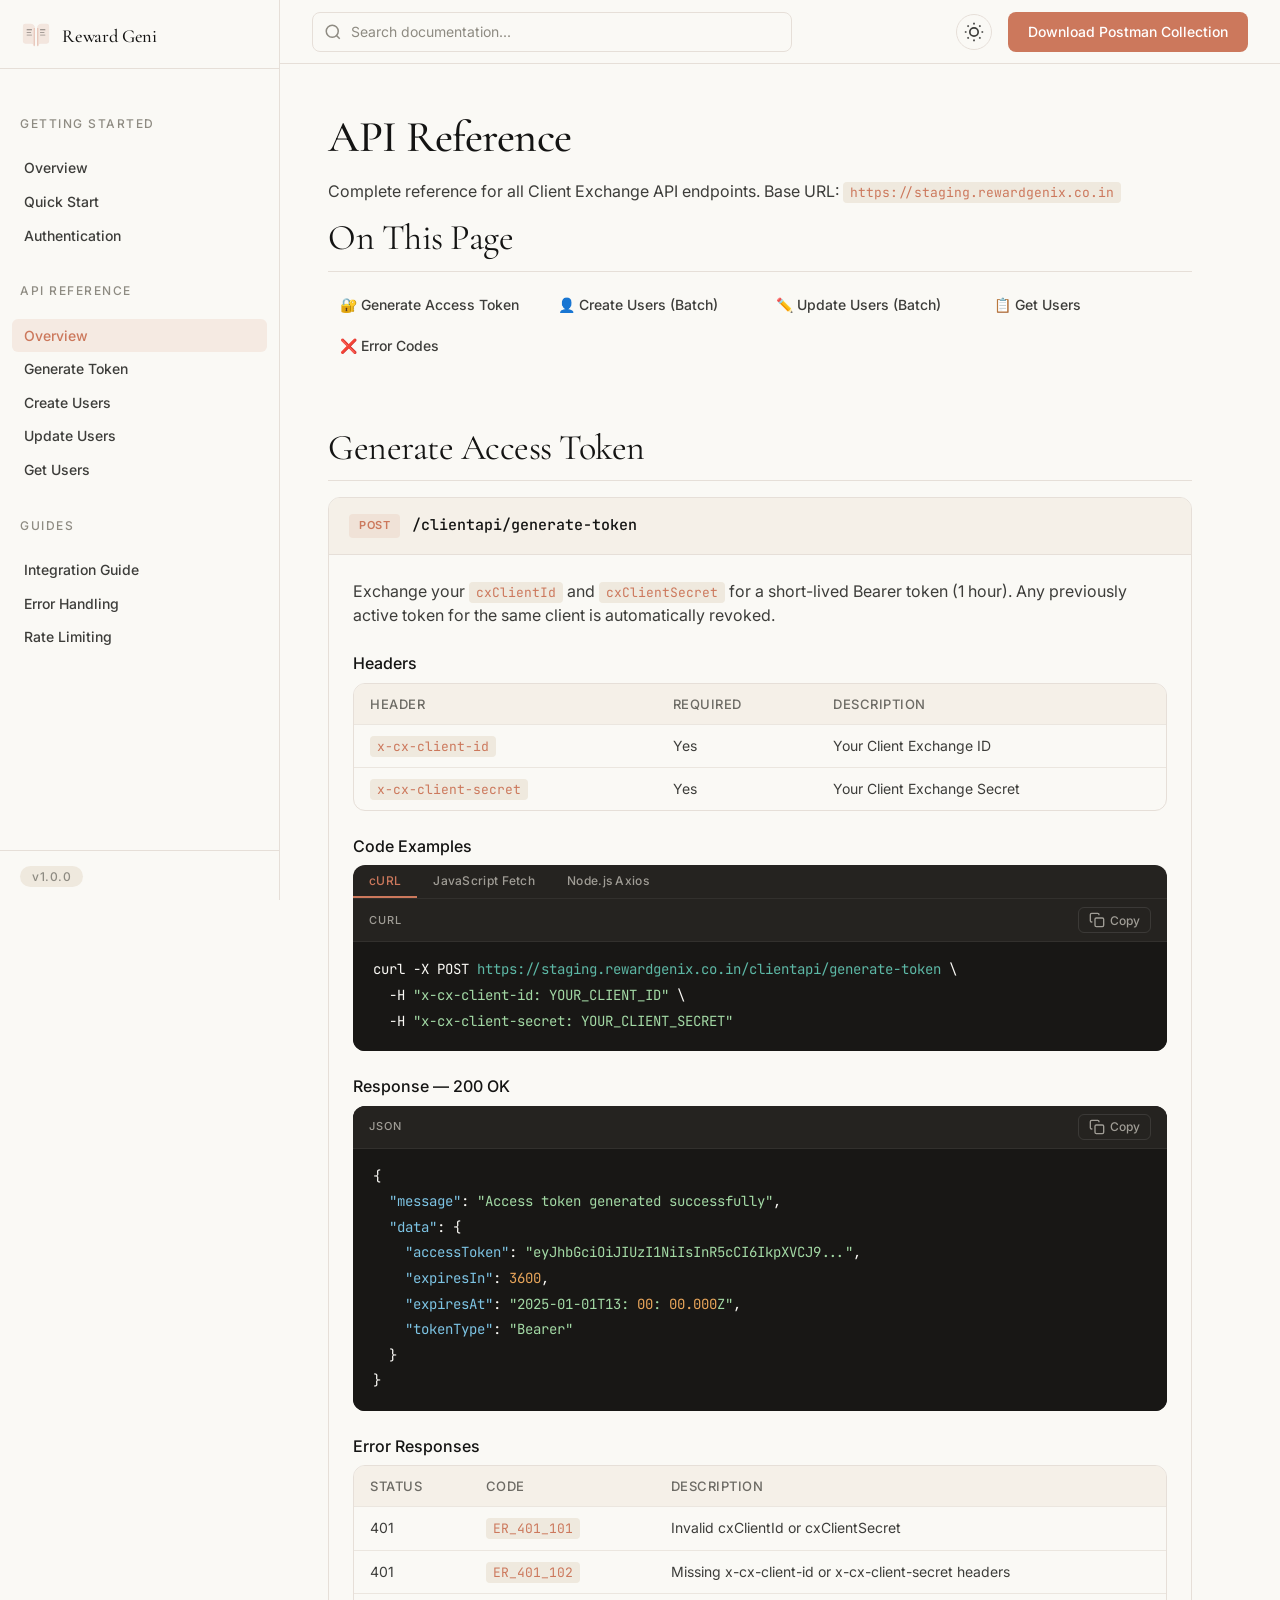
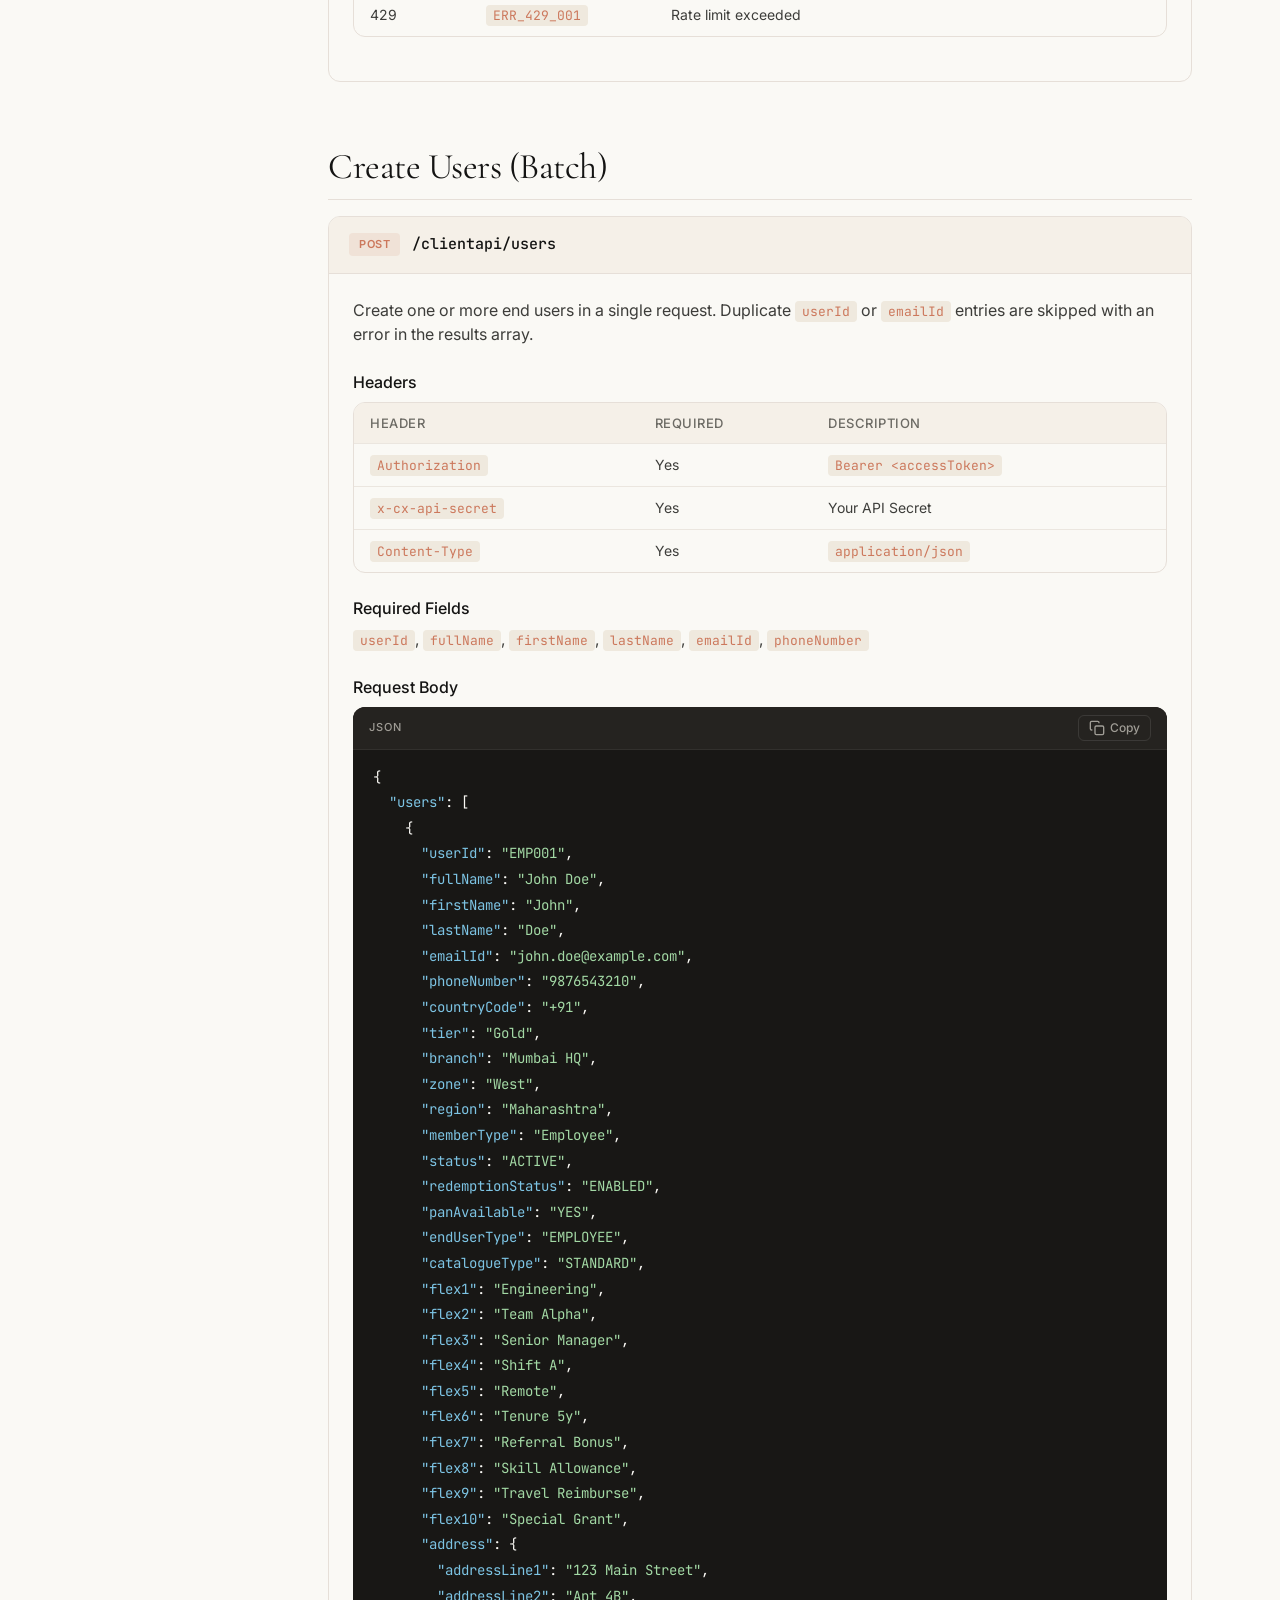
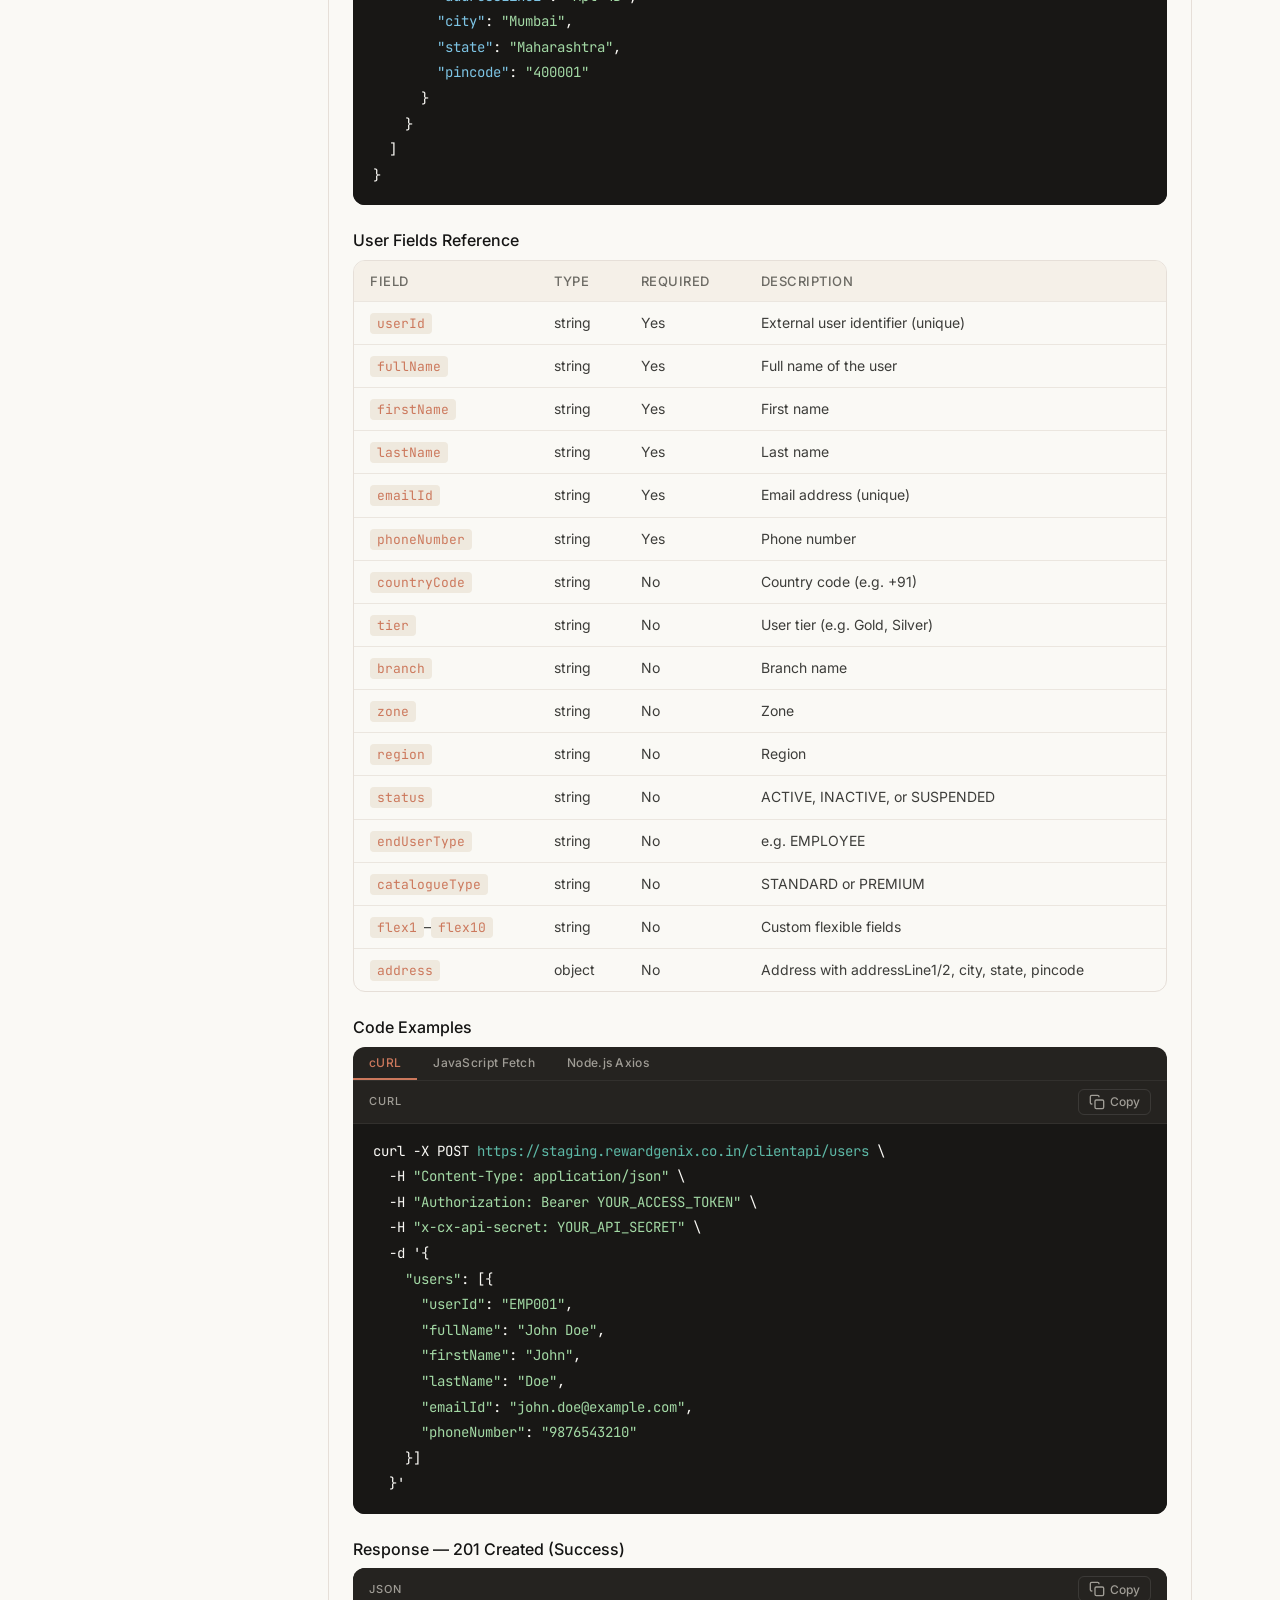
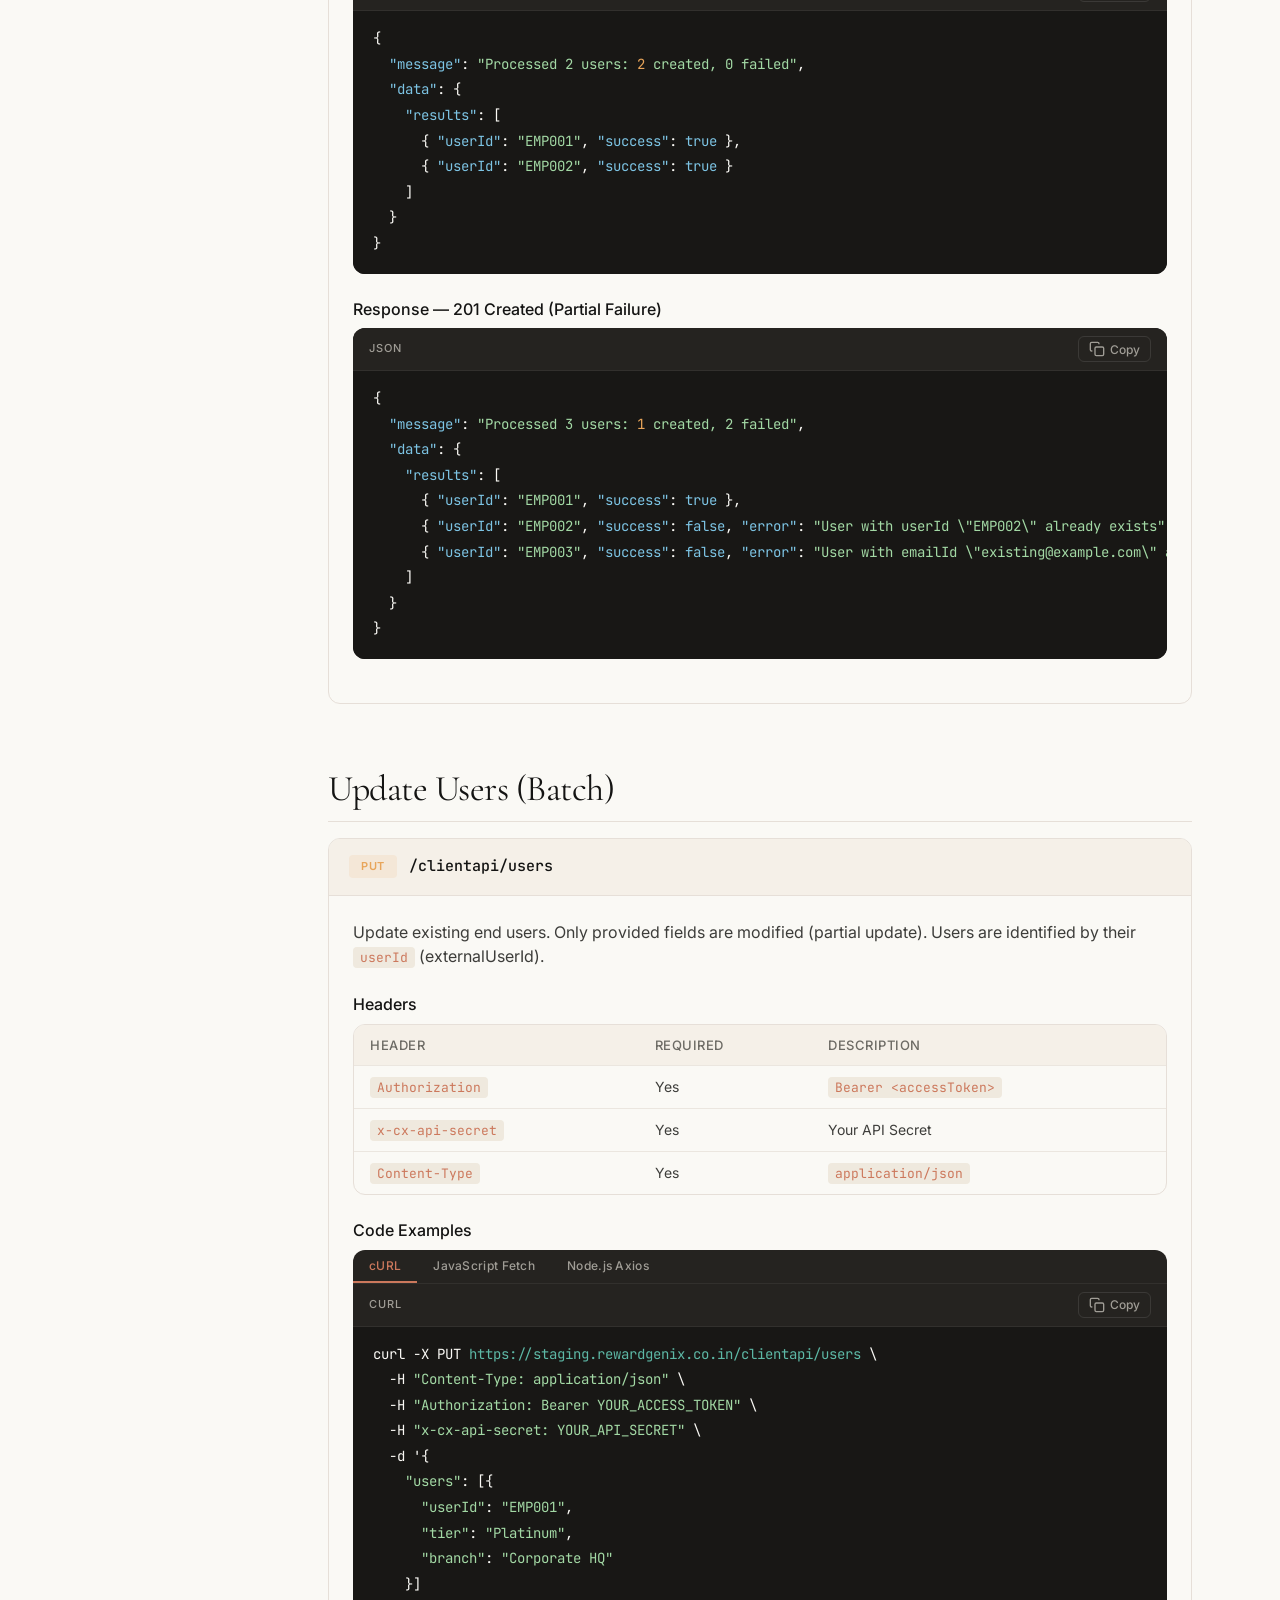
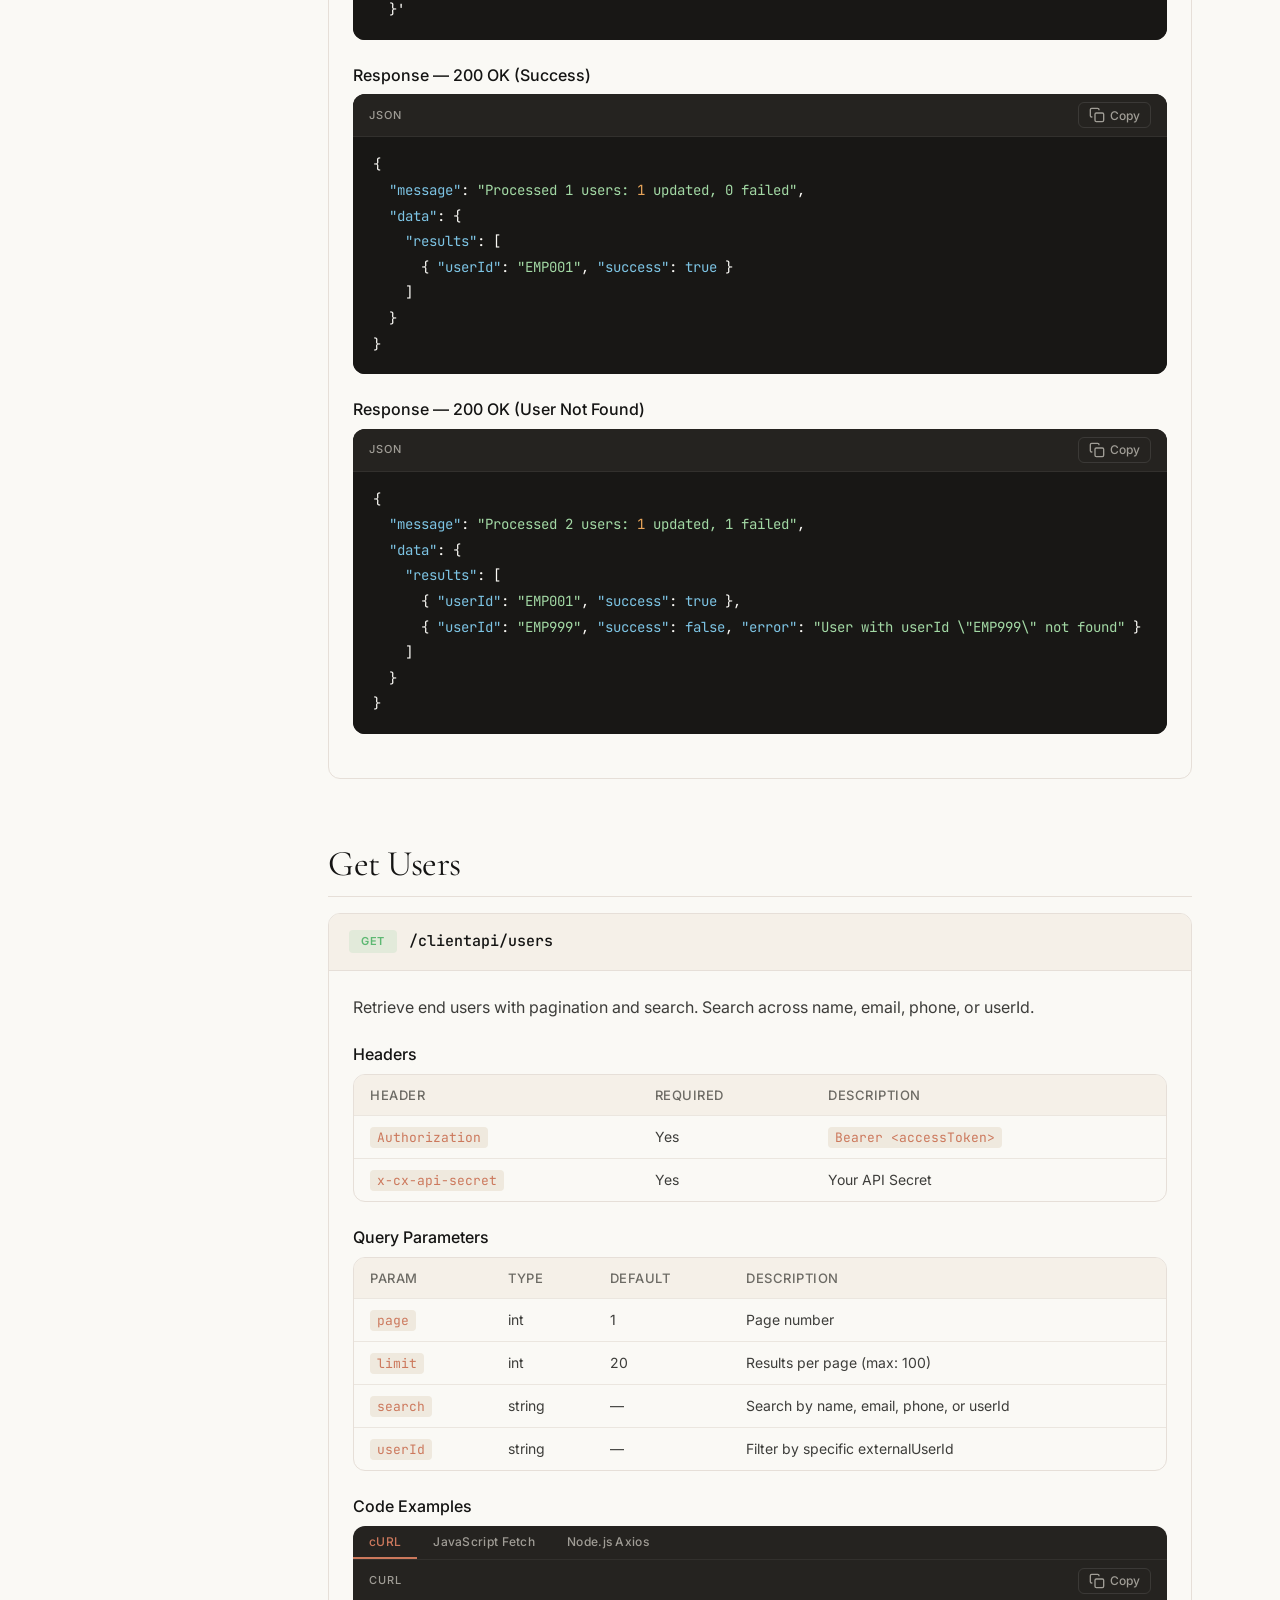
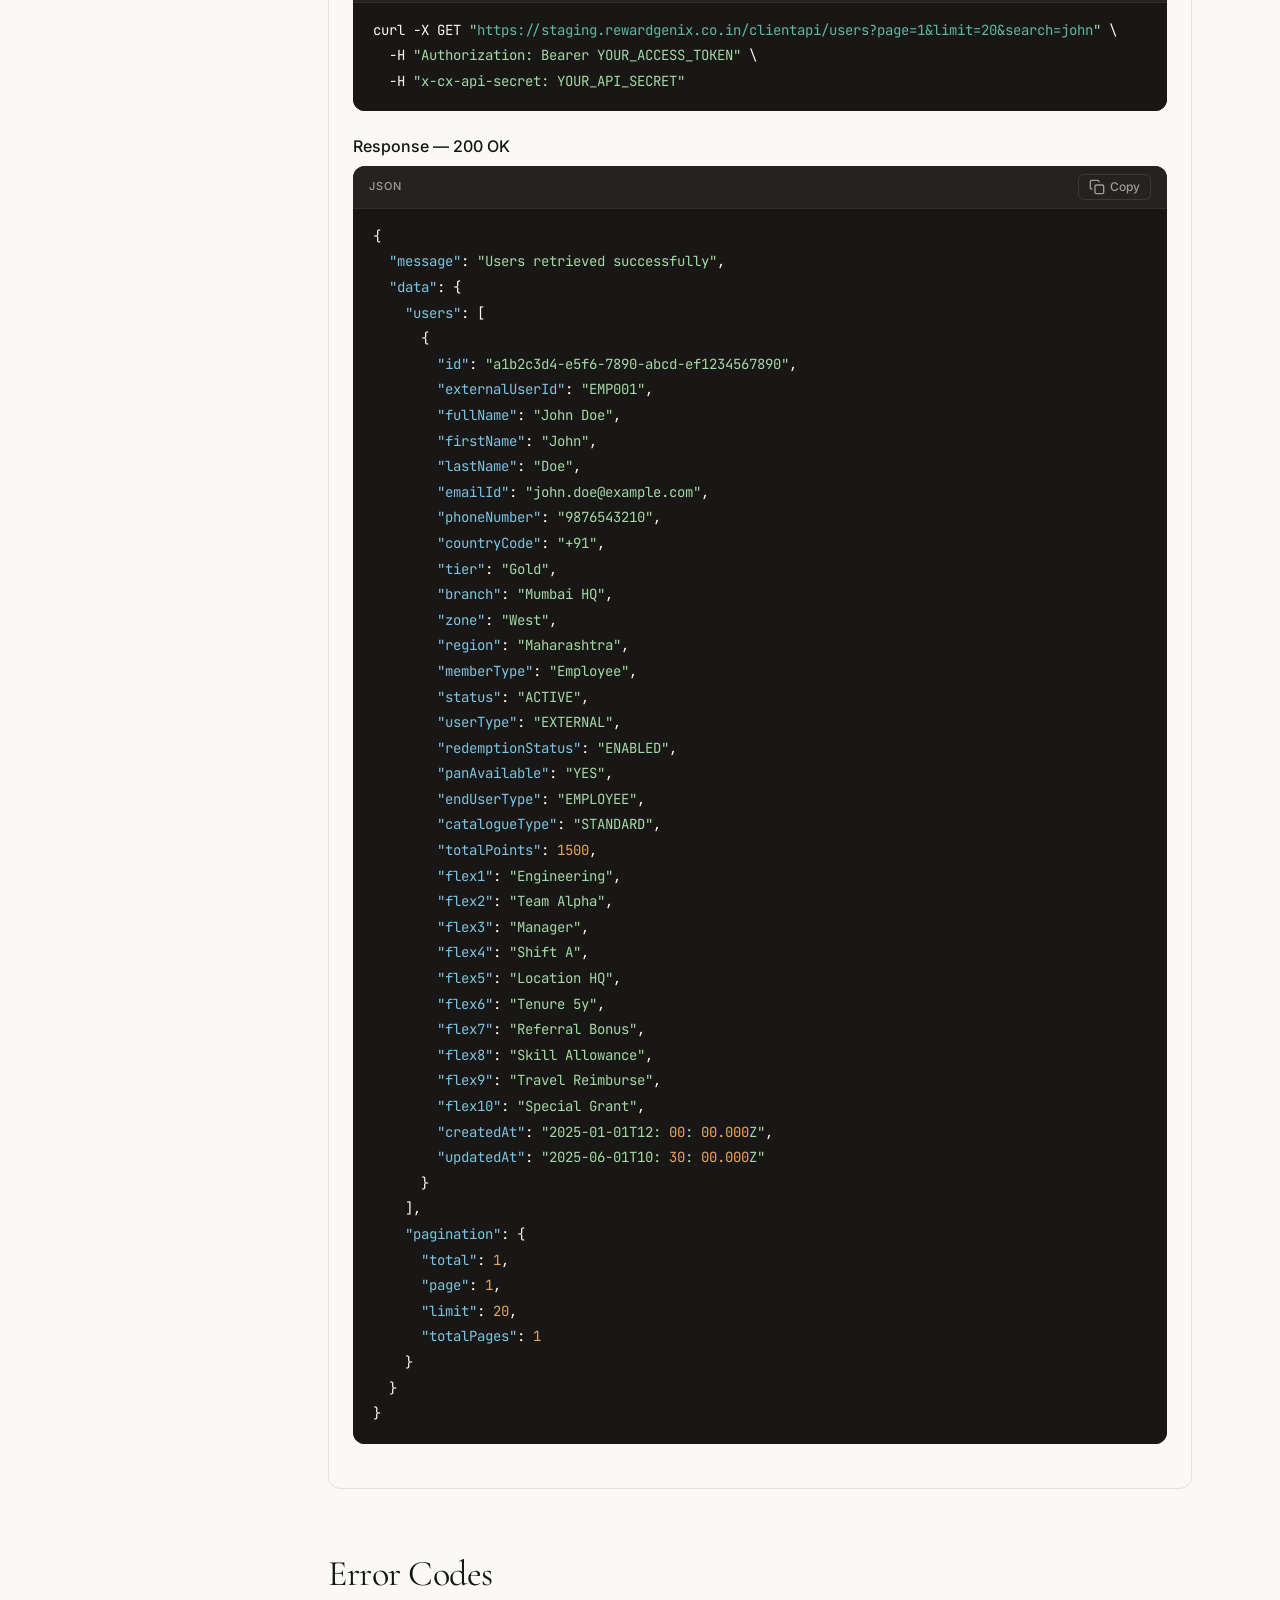
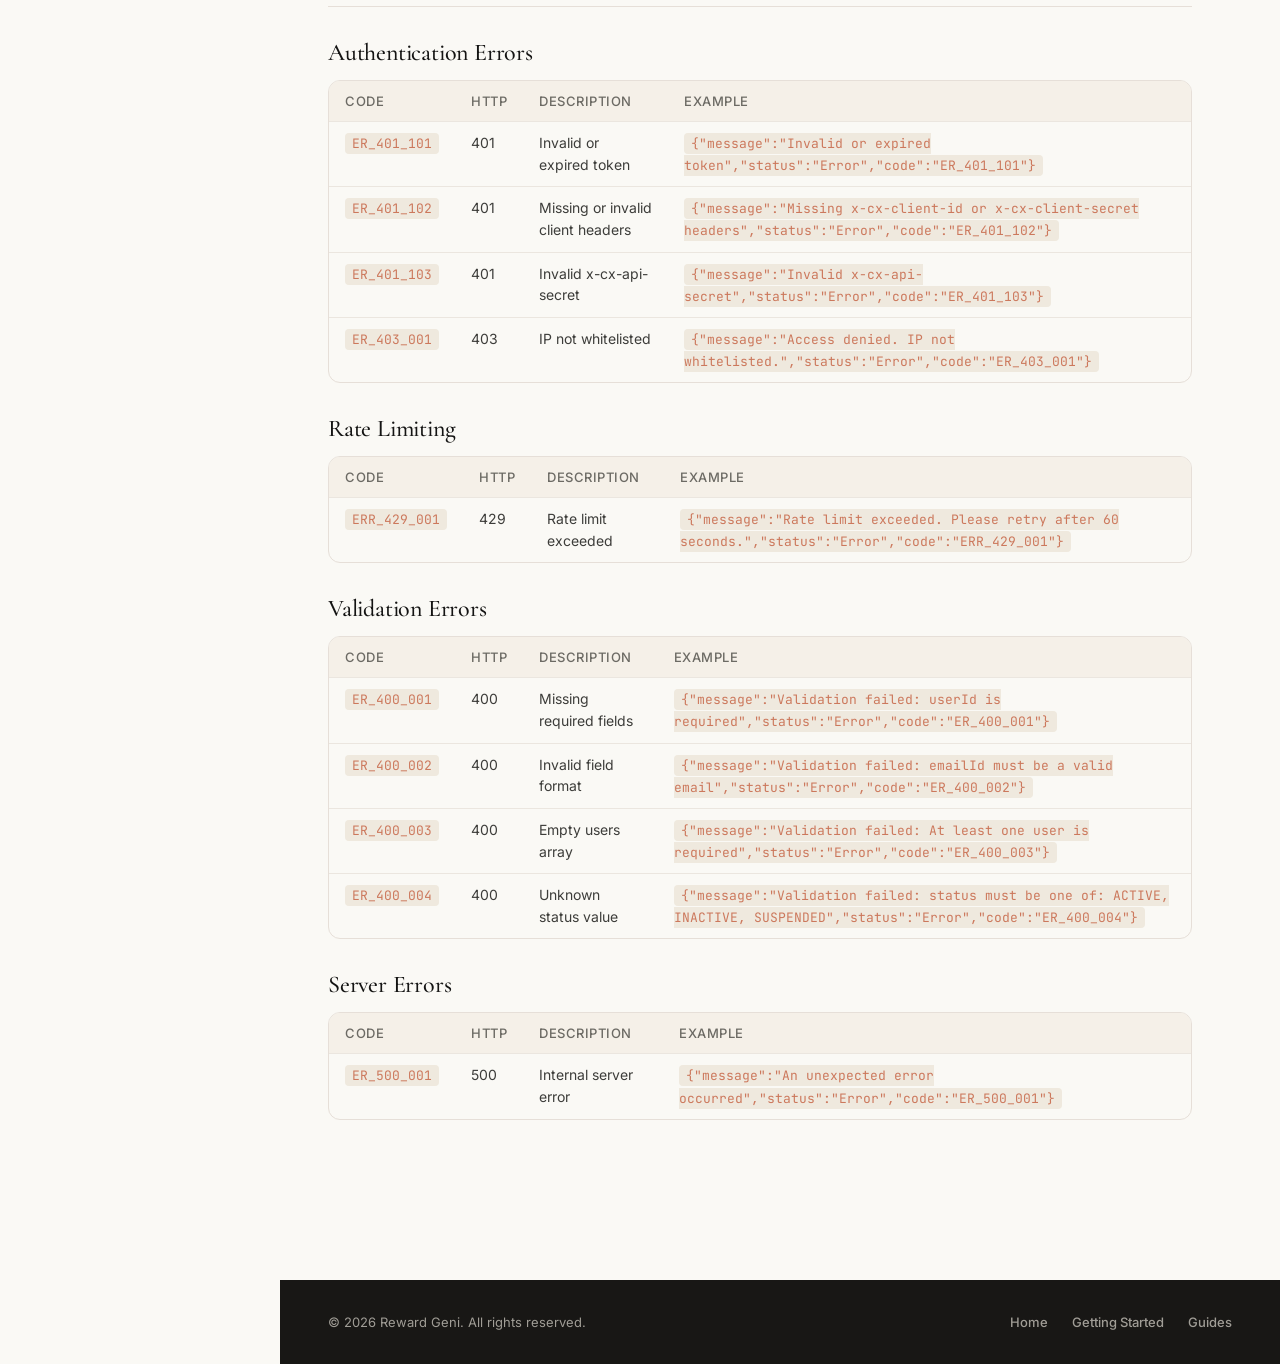
==== commit 4bca1bdb: "feat(docs): enhance documentation layout and content for improved readability and accessibility - Up" ====
--- a/docs/api.html
+++ b/docs/api.html
@@ -1,16 +1,21 @@
 <!DOCTYPE html>
 <html lang="en" data-theme="light">
+
 <head>
     <meta charset="UTF-8">
     <meta name="viewport" content="width=device-width, initial-scale=1.0">
     <title>API Reference — Reward Geni API</title>
-    <meta name="description" content="Complete API reference for the Reward Geni Client Exchange API. Endpoints for authentication, user management, and more.">
+    <meta name="description"
+        content="Complete API reference for the Reward Geni Client Exchange API. Endpoints for authentication, user management, and more.">
     <link rel="icon" type="image/svg+xml" href="../assets/favicon.svg">
     <link rel="stylesheet" href="../styles.css">
     <link rel="preconnect" href="https://fonts.googleapis.com">
     <link rel="preconnect" href="https://fonts.gstatic.com" crossorigin>
-    <link href="https://fonts.googleapis.com/css2?family=Cormorant+Garamond:ital,wght@0,400;0,500;0,600;0,700;1,400&family=Inter:wght@300;400;500;600;700&family=JetBrains+Mono:wght@400;500&display=swap" rel="stylesheet">
+    <link
+        href="https://fonts.googleapis.com/css2?family=Cormorant+Garamond:ital,wght@0,400;0,500;0,600;0,700;1,400&family=Inter:wght@300;400;500;600;700&family=JetBrains+Mono:wght@400;500&display=swap"
+        rel="stylesheet">
 </head>
+
 <body>
     <!-- Sidebar -->
     <aside class="sidebar" id="sidebar">
@@ -20,7 +25,9 @@
                 <span class="logo-text">Reward Geni</span>
             </a>
             <button class="sidebar-close" id="sidebarClose" aria-label="Close sidebar">
-                <svg width="24" height="24" viewBox="0 0 24 24" fill="none" stroke="currentColor" stroke-width="2"><path d="M18 6L6 18M6 6l12 12"/></svg>
+                <svg width="24" height="24" viewBox="0 0 24 24" fill="none" stroke="currentColor" stroke-width="2">
+                    <path d="M18 6L6 18M6 6l12 12" />
+                </svg>
             </button>
         </div>
         <nav class="sidebar-nav">
@@ -59,32 +66,51 @@
     <div class="main-wrapper">
         <header class="topbar">
             <button class="menu-toggle" id="menuToggle" aria-label="Open sidebar">
-                <svg width="24" height="24" viewBox="0 0 24 24" fill="none" stroke="currentColor" stroke-width="2"><path d="M3 12h18M3 6h18M3 18h18"/></svg>
+                <svg width="24" height="24" viewBox="0 0 24 24" fill="none" stroke="currentColor" stroke-width="2">
+                    <path d="M3 12h18M3 6h18M3 18h18" />
+                </svg>
             </button>
             <div class="search-container">
-                <svg class="search-icon" width="18" height="18" viewBox="0 0 24 24" fill="none" stroke="currentColor" stroke-width="2"><circle cx="11" cy="11" r="8"/><path d="m21 21-4.35-4.35"/></svg>
-                <input type="text" id="searchInput" class="search-input" placeholder="Search documentation..." autocomplete="off">
+                <svg class="search-icon" width="18" height="18" viewBox="0 0 24 24" fill="none" stroke="currentColor"
+                    stroke-width="2">
+                    <circle cx="11" cy="11" r="8" />
+                    <path d="m21 21-4.35-4.35" />
+                </svg>
+                <input type="text" id="searchInput" class="search-input" placeholder="Search documentation..."
+                    autocomplete="off">
                 <div class="search-results" id="searchResults"></div>
             </div>
             <div class="topbar-actions">
                 <button class="theme-toggle" id="themeToggle" aria-label="Toggle theme">
-                    <svg class="sun-icon" width="20" height="20" viewBox="0 0 24 24" fill="none" stroke="currentColor" stroke-width="2"><circle cx="12" cy="12" r="5"/><path d="M12 1v2M12 21v2M4.22 4.22l1.42 1.42M18.36 18.36l1.42 1.42M1 12h2M21 12h2M4.22 19.78l1.42-1.42M18.36 5.64l1.42-1.42"/></svg>
-                    <svg class="moon-icon" width="20" height="20" viewBox="0 0 24 24" fill="none" stroke="currentColor" stroke-width="2"><path d="M21 12.79A9 9 0 1 1 11.21 3 7 7 0 0 0 21 12.79z"/></svg>
+                    <svg class="sun-icon" width="20" height="20" viewBox="0 0 24 24" fill="none" stroke="currentColor"
+                        stroke-width="2">
+                        <circle cx="12" cy="12" r="5" />
+                        <path
+                            d="M12 1v2M12 21v2M4.22 4.22l1.42 1.42M18.36 18.36l1.42 1.42M1 12h2M21 12h2M4.22 19.78l1.42-1.42M18.36 5.64l1.42-1.42" />
+                    </svg>
+                    <svg class="moon-icon" width="20" height="20" viewBox="0 0 24 24" fill="none" stroke="currentColor"
+                        stroke-width="2">
+                        <path d="M21 12.79A9 9 0 1 1 11.21 3 7 7 0 0 0 21 12.79z" />
+                    </svg>
                 </button>
-                <a href="https://github.com" class="github-link" target="_blank" rel="noopener" aria-label="GitHub">
-                    <svg width="22" height="22" viewBox="0 0 24 24" fill="currentColor"><path d="M12 0c-6.626 0-12 5.373-12 12 0 5.302 3.438 9.8 8.207 11.387.599.111.793-.261.793-.577v-2.234c-3.338.726-4.033-1.416-4.033-1.416-.546-1.387-1.333-1.756-1.333-1.756-1.089-.745.083-.729.083-.729 1.205.084 1.839 1.237 1.839 1.237 1.07 1.834 2.807 1.304 3.492.997.107-.775.418-1.305.762-1.604-2.665-.305-5.467-1.334-5.467-5.931 0-1.311.469-2.381 1.236-3.221-.124-.303-.535-1.524.117-3.176 0 0 1.008-.322 3.301 1.23.957-.266 1.983-.399 3.003-.404 1.02.005 2.047.138 3.006.404 2.291-1.552 3.297-1.23 3.297-1.23.653 1.653.242 2.874.118 3.176.77.84 1.235 1.911 1.235 3.221 0 4.609-2.807 5.624-5.479 5.921.43.372.823 1.102.823 2.222v3.293c0 .319.192.694.801.576 4.765-1.589 8.199-6.086 8.199-11.386 0-6.627-5.373-12-12-12z"/></svg>
-                </a>
+                <a href="../Reward%20Geni%20-%20Client%27s%20Users%20Creation%20API%20%28Part%20A%29.postman_collection"
+                    class="btn btn-primary postman-download"
+                    download="reward-geni-client-exchange-api-part-a.postman_collection.json"
+                    aria-label="Download Postman Collection">Download Postman Collection</a>
             </div>
         </header>
 
         <main class="content">
             <h1>API Reference</h1>
-            <p>Complete reference for all Client Exchange API endpoints. Base URL: <code>https://staging.rewardgenix.co.in</code></p>
+            <p>Complete reference for all Client Exchange API endpoints. Base URL:
+                <code>https://staging.rewardgenix.co.in</code>
+            </p>
 
             <!-- Table of Contents -->
             <div class="content-section">
                 <h2 id="toc">On This Page <a href="#toc" class="anchor-link">#</a></h2>
-                <ul style="list-style:none;padding:0;display:grid;grid-template-columns:repeat(auto-fill,minmax(200px,1fr));gap:8px;">
+                <ul
+                    style="list-style:none;padding:0;display:grid;grid-template-columns:repeat(auto-fill,minmax(200px,1fr));gap:8px;">
                     <li><a href="#generate-token" class="nav-link">🔐 Generate Access Token</a></li>
                     <li><a href="#create-users" class="nav-link">👤 Create Users (Batch)</a></li>
                     <li><a href="#update-users" class="nav-link">✏️ Update Users (Batch)</a></li>
@@ -102,15 +128,32 @@
                         <span class="endpoint-url">/clientapi/generate-token</span>
                     </div>
                     <div class="endpoint-body">
-                        <p class="endpoint-description">Exchange your <code>cxClientId</code> and <code>cxClientSecret</code> for a short-lived Bearer token (1 hour). Any previously active token for the same client is automatically revoked.</p>
+                        <p class="endpoint-description">Exchange your <code>cxClientId</code> and
+                            <code>cxClientSecret</code> for a short-lived Bearer token (1 hour). Any previously active
+                            token for the same client is automatically revoked.
+                        </p>
 
                         <h4>Headers</h4>
                         <div class="table-wrapper">
                             <table class="api-table">
-                                <thead><tr><th>Header</th><th>Required</th><th>Description</th></tr></thead>
+                                <thead>
+                                    <tr>
+                                        <th>Header</th>
+                                        <th>Required</th>
+                                        <th>Description</th>
+                                    </tr>
+                                </thead>
                                 <tbody>
-                                    <tr><td><code>x-cx-client-id</code></td><td>Yes</td><td>Your Client Exchange ID</td></tr>
-                                    <tr><td><code>x-cx-client-secret</code></td><td>Yes</td><td>Your Client Exchange Secret</td></tr>
+                                    <tr>
+                                        <td><code>x-cx-client-id</code></td>
+                                        <td>Yes</td>
+                                        <td>Your Client Exchange ID</td>
+                                    </tr>
+                                    <tr>
+                                        <td><code>x-cx-client-secret</code></td>
+                                        <td>Yes</td>
+                                        <td>Your Client Exchange Secret</td>
+                                    </tr>
                                 </tbody>
                             </table>
                         </div>
@@ -124,7 +167,12 @@
                             </div>
                             <div class="code-tab-content active">
                                 <div class="code-block">
-                                    <div class="code-header"><span class="code-lang">cURL</span><button class="copy-btn"><svg width="16" height="16" viewBox="0 0 24 24" fill="none" stroke="currentColor" stroke-width="2"><rect x="9" y="9" width="13" height="13" rx="2" ry="2"/><path d="M5 15H4a2 2 0 0 1-2-2V4a2 2 0 0 1 2-2h9a2 2 0 0 1 2 2v1"/></svg> Copy</button></div>
+                                    <div class="code-header"><span class="code-lang">cURL</span><button
+                                            class="copy-btn"><svg width="16" height="16" viewBox="0 0 24 24" fill="none"
+                                                stroke="currentColor" stroke-width="2">
+                                                <rect x="9" y="9" width="13" height="13" rx="2" ry="2" />
+                                                <path d="M5 15H4a2 2 0 0 1-2-2V4a2 2 0 0 1 2-2h9a2 2 0 0 1 2 2v1" />
+                                            </svg> Copy</button></div>
                                     <pre><code>curl -X POST https://staging.rewardgenix.co.in/clientapi/generate-token \
   -H "x-cx-client-id: YOUR_CLIENT_ID" \
   -H "x-cx-client-secret: YOUR_CLIENT_SECRET"</code></pre>
@@ -132,7 +180,12 @@
                             </div>
                             <div class="code-tab-content">
                                 <div class="code-block">
-                                    <div class="code-header"><span class="code-lang">JavaScript</span><button class="copy-btn"><svg width="16" height="16" viewBox="0 0 24 24" fill="none" stroke="currentColor" stroke-width="2"><rect x="9" y="9" width="13" height="13" rx="2" ry="2"/><path d="M5 15H4a2 2 0 0 1-2-2V4a2 2 0 0 1 2-2h9a2 2 0 0 1 2 2v1"/></svg> Copy</button></div>
+                                    <div class="code-header"><span class="code-lang">JavaScript</span><button
+                                            class="copy-btn"><svg width="16" height="16" viewBox="0 0 24 24" fill="none"
+                                                stroke="currentColor" stroke-width="2">
+                                                <rect x="9" y="9" width="13" height="13" rx="2" ry="2" />
+                                                <path d="M5 15H4a2 2 0 0 1-2-2V4a2 2 0 0 1 2-2h9a2 2 0 0 1 2 2v1" />
+                                            </svg> Copy</button></div>
                                     <pre><code>const response = await fetch('https://staging.rewardgenix.co.in/clientapi/generate-token', {
   method: 'POST',
   headers: {
@@ -147,7 +200,12 @@
                             </div>
                             <div class="code-tab-content">
                                 <div class="code-block">
-                                    <div class="code-header"><span class="code-lang">Node.js</span><button class="copy-btn"><svg width="16" height="16" viewBox="0 0 24 24" fill="none" stroke="currentColor" stroke-width="2"><rect x="9" y="9" width="13" height="13" rx="2" ry="2"/><path d="M5 15H4a2 2 0 0 1-2-2V4a2 2 0 0 1 2-2h9a2 2 0 0 1 2 2v1"/></svg> Copy</button></div>
+                                    <div class="code-header"><span class="code-lang">Node.js</span><button
+                                            class="copy-btn"><svg width="16" height="16" viewBox="0 0 24 24" fill="none"
+                                                stroke="currentColor" stroke-width="2">
+                                                <rect x="9" y="9" width="13" height="13" rx="2" ry="2" />
+                                                <path d="M5 15H4a2 2 0 0 1-2-2V4a2 2 0 0 1 2-2h9a2 2 0 0 1 2 2v1" />
+                                            </svg> Copy</button></div>
                                     <pre><code>const axios = require('axios');
 
 const { data } = await axios.post(
@@ -168,7 +226,12 @@
 
                         <h4>Response — 200 OK</h4>
                         <div class="code-block">
-                            <div class="code-header"><span class="code-lang">JSON</span><button class="copy-btn"><svg width="16" height="16" viewBox="0 0 24 24" fill="none" stroke="currentColor" stroke-width="2"><rect x="9" y="9" width="13" height="13" rx="2" ry="2"/><path d="M5 15H4a2 2 0 0 1-2-2V4a2 2 0 0 1 2-2h9a2 2 0 0 1 2 2v1"/></svg> Copy</button></div>
+                            <div class="code-header"><span class="code-lang">JSON</span><button class="copy-btn"><svg
+                                        width="16" height="16" viewBox="0 0 24 24" fill="none" stroke="currentColor"
+                                        stroke-width="2">
+                                        <rect x="9" y="9" width="13" height="13" rx="2" ry="2" />
+                                        <path d="M5 15H4a2 2 0 0 1-2-2V4a2 2 0 0 1 2-2h9a2 2 0 0 1 2 2v1" />
+                                    </svg> Copy</button></div>
                             <pre><code>{
   "message": "Access token generated successfully",
   "data": {
@@ -183,11 +246,29 @@
                         <h4>Error Responses</h4>
                         <div class="table-wrapper">
                             <table class="api-table">
-                                <thead><tr><th>Status</th><th>Code</th><th>Description</th></tr></thead>
+                                <thead>
+                                    <tr>
+                                        <th>Status</th>
+                                        <th>Code</th>
+                                        <th>Description</th>
+                                    </tr>
+                                </thead>
                                 <tbody>
-                                    <tr><td>401</td><td><code>ER_401_101</code></td><td>Invalid cxClientId or cxClientSecret</td></tr>
-                                    <tr><td>401</td><td><code>ER_401_102</code></td><td>Missing x-cx-client-id or x-cx-client-secret headers</td></tr>
-                                    <tr><td>429</td><td><code>ERR_429_001</code></td><td>Rate limit exceeded</td></tr>
+                                    <tr>
+                                        <td>401</td>
+                                        <td><code>ER_401_101</code></td>
+                                        <td>Invalid cxClientId or cxClientSecret</td>
+                                    </tr>
+                                    <tr>
+                                        <td>401</td>
+                                        <td><code>ER_401_102</code></td>
+                                        <td>Missing x-cx-client-id or x-cx-client-secret headers</td>
+                                    </tr>
+                                    <tr>
+                                        <td>429</td>
+                                        <td><code>ERR_429_001</code></td>
+                                        <td>Rate limit exceeded</td>
+                                    </tr>
                                 </tbody>
                             </table>
                         </div>
@@ -204,26 +285,54 @@
                         <span class="endpoint-url">/clientapi/users</span>
                     </div>
                     <div class="endpoint-body">
-                        <p class="endpoint-description">Create one or more end users in a single request. Duplicate <code>userId</code> or <code>emailId</code> entries are skipped with an error in the results array.</p>
+                        <p class="endpoint-description">Create one or more end users in a single request. Duplicate
+                            <code>userId</code> or <code>emailId</code> entries are skipped with an error in the results
+                            array.
+                        </p>
 
                         <h4>Headers</h4>
                         <div class="table-wrapper">
                             <table class="api-table">
-                                <thead><tr><th>Header</th><th>Required</th><th>Description</th></tr></thead>
+                                <thead>
+                                    <tr>
+                                        <th>Header</th>
+                                        <th>Required</th>
+                                        <th>Description</th>
+                                    </tr>
+                                </thead>
                                 <tbody>
-                                    <tr><td><code>Authorization</code></td><td>Yes</td><td><code>Bearer &lt;accessToken&gt;</code></td></tr>
-                                    <tr><td><code>x-cx-api-secret</code></td><td>Yes</td><td>Your API Secret</td></tr>
-                                    <tr><td><code>Content-Type</code></td><td>Yes</td><td><code>application/json</code></td></tr>
+                                    <tr>
+                                        <td><code>Authorization</code></td>
+                                        <td>Yes</td>
+                                        <td><code>Bearer &lt;accessToken&gt;</code></td>
+                                    </tr>
+                                    <tr>
+                                        <td><code>x-cx-api-secret</code></td>
+                                        <td>Yes</td>
+                                        <td>Your API Secret</td>
+                                    </tr>
+                                    <tr>
+                                        <td><code>Content-Type</code></td>
+                                        <td>Yes</td>
+                                        <td><code>application/json</code></td>
+                                    </tr>
                                 </tbody>
                             </table>
                         </div>
 
                         <h4>Required Fields</h4>
-                        <p><code>userId</code>, <code>fullName</code>, <code>firstName</code>, <code>lastName</code>, <code>emailId</code>, <code>phoneNumber</code></p>
+                        <p><code>userId</code>, <code>fullName</code>, <code>firstName</code>, <code>lastName</code>,
+                            <code>emailId</code>, <code>phoneNumber</code>
+                        </p>
 
                         <h4>Request Body</h4>
                         <div class="code-block">
-                            <div class="code-header"><span class="code-lang">JSON</span><button class="copy-btn"><svg width="16" height="16" viewBox="0 0 24 24" fill="none" stroke="currentColor" stroke-width="2"><rect x="9" y="9" width="13" height="13" rx="2" ry="2"/><path d="M5 15H4a2 2 0 0 1-2-2V4a2 2 0 0 1 2-2h9a2 2 0 0 1 2 2v1"/></svg> Copy</button></div>
+                            <div class="code-header"><span class="code-lang">JSON</span><button class="copy-btn"><svg
+                                        width="16" height="16" viewBox="0 0 24 24" fill="none" stroke="currentColor"
+                                        stroke-width="2">
+                                        <rect x="9" y="9" width="13" height="13" rx="2" ry="2" />
+                                        <path d="M5 15H4a2 2 0 0 1-2-2V4a2 2 0 0 1 2-2h9a2 2 0 0 1 2 2v1" />
+                                    </svg> Copy</button></div>
                             <pre><code>{
   "users": [
     {
@@ -269,24 +378,111 @@
                         <h4>User Fields Reference</h4>
                         <div class="table-wrapper">
                             <table class="api-table">
-                                <thead><tr><th>Field</th><th>Type</th><th>Required</th><th>Description</th></tr></thead>
+                                <thead>
+                                    <tr>
+                                        <th>Field</th>
+                                        <th>Type</th>
+                                        <th>Required</th>
+                                        <th>Description</th>
+                                    </tr>
+                                </thead>
                                 <tbody>
-                                    <tr><td><code>userId</code></td><td>string</td><td>Yes</td><td>External user identifier (unique)</td></tr>
-                                    <tr><td><code>fullName</code></td><td>string</td><td>Yes</td><td>Full name of the user</td></tr>
-                                    <tr><td><code>firstName</code></td><td>string</td><td>Yes</td><td>First name</td></tr>
-                                    <tr><td><code>lastName</code></td><td>string</td><td>Yes</td><td>Last name</td></tr>
-                                    <tr><td><code>emailId</code></td><td>string</td><td>Yes</td><td>Email address (unique)</td></tr>
-                                    <tr><td><code>phoneNumber</code></td><td>string</td><td>Yes</td><td>Phone number</td></tr>
-                                    <tr><td><code>countryCode</code></td><td>string</td><td>No</td><td>Country code (e.g. +91)</td></tr>
-                                    <tr><td><code>tier</code></td><td>string</td><td>No</td><td>User tier (e.g. Gold, Silver)</td></tr>
-                                    <tr><td><code>branch</code></td><td>string</td><td>No</td><td>Branch name</td></tr>
-                                    <tr><td><code>zone</code></td><td>string</td><td>No</td><td>Zone</td></tr>
-                                    <tr><td><code>region</code></td><td>string</td><td>No</td><td>Region</td></tr>
-                                    <tr><td><code>status</code></td><td>string</td><td>No</td><td>ACTIVE, INACTIVE, or SUSPENDED</td></tr>
-                                    <tr><td><code>endUserType</code></td><td>string</td><td>No</td><td>e.g. EMPLOYEE</td></tr>
-                                    <tr><td><code>catalogueType</code></td><td>string</td><td>No</td><td>STANDARD or PREMIUM</td></tr>
-                                    <tr><td><code>flex1</code>–<code>flex10</code></td><td>string</td><td>No</td><td>Custom flexible fields</td></tr>
-                                    <tr><td><code>address</code></td><td>object</td><td>No</td><td>Address with addressLine1/2, city, state, pincode</td></tr>
+                                    <tr>
+                                        <td><code>userId</code></td>
+                                        <td>string</td>
+                                        <td>Yes</td>
+                                        <td>External user identifier (unique)</td>
+                                    </tr>
+                                    <tr>
+                                        <td><code>fullName</code></td>
+                                        <td>string</td>
+                                        <td>Yes</td>
+                                        <td>Full name of the user</td>
+                                    </tr>
+                                    <tr>
+                                        <td><code>firstName</code></td>
+                                        <td>string</td>
+                                        <td>Yes</td>
+                                        <td>First name</td>
+                                    </tr>
+                                    <tr>
+                                        <td><code>lastName</code></td>
+                                        <td>string</td>
+                                        <td>Yes</td>
+                                        <td>Last name</td>
+                                    </tr>
+                                    <tr>
+                                        <td><code>emailId</code></td>
+                                        <td>string</td>
+                                        <td>Yes</td>
+                                        <td>Email address (unique)</td>
+                                    </tr>
+                                    <tr>
+                                        <td><code>phoneNumber</code></td>
+                                        <td>string</td>
+                                        <td>Yes</td>
+                                        <td>Phone number</td>
+                                    </tr>
+                                    <tr>
+                                        <td><code>countryCode</code></td>
+                                        <td>string</td>
+                                        <td>No</td>
+                                        <td>Country code (e.g. +91)</td>
+                                    </tr>
+                                    <tr>
+                                        <td><code>tier</code></td>
+                                        <td>string</td>
+                                        <td>No</td>
+                                        <td>User tier (e.g. Gold, Silver)</td>
+                                    </tr>
+                                    <tr>
+                                        <td><code>branch</code></td>
+                                        <td>string</td>
+                                        <td>No</td>
+                                        <td>Branch name</td>
+                                    </tr>
+                                    <tr>
+                                        <td><code>zone</code></td>
+                                        <td>string</td>
+                                        <td>No</td>
+                                        <td>Zone</td>
+                                    </tr>
+                                    <tr>
+                                        <td><code>region</code></td>
+                                        <td>string</td>
+                                        <td>No</td>
+                                        <td>Region</td>
+                                    </tr>
+                                    <tr>
+                                        <td><code>status</code></td>
+                                        <td>string</td>
+                                        <td>No</td>
+                                        <td>ACTIVE, INACTIVE, or SUSPENDED</td>
+                                    </tr>
+                                    <tr>
+                                        <td><code>endUserType</code></td>
+                                        <td>string</td>
+                                        <td>No</td>
+                                        <td>e.g. EMPLOYEE</td>
+                                    </tr>
+                                    <tr>
+                                        <td><code>catalogueType</code></td>
+                                        <td>string</td>
+                                        <td>No</td>
+                                        <td>STANDARD or PREMIUM</td>
+                                    </tr>
+                                    <tr>
+                                        <td><code>flex1</code>–<code>flex10</code></td>
+                                        <td>string</td>
+                                        <td>No</td>
+                                        <td>Custom flexible fields</td>
+                                    </tr>
+                                    <tr>
+                                        <td><code>address</code></td>
+                                        <td>object</td>
+                                        <td>No</td>
+                                        <td>Address with addressLine1/2, city, state, pincode</td>
+                                    </tr>
                                 </tbody>
                             </table>
                         </div>
@@ -300,7 +496,12 @@
                             </div>
                             <div class="code-tab-content active">
                                 <div class="code-block">
-                                    <div class="code-header"><span class="code-lang">cURL</span><button class="copy-btn"><svg width="16" height="16" viewBox="0 0 24 24" fill="none" stroke="currentColor" stroke-width="2"><rect x="9" y="9" width="13" height="13" rx="2" ry="2"/><path d="M5 15H4a2 2 0 0 1-2-2V4a2 2 0 0 1 2-2h9a2 2 0 0 1 2 2v1"/></svg> Copy</button></div>
+                                    <div class="code-header"><span class="code-lang">cURL</span><button
+                                            class="copy-btn"><svg width="16" height="16" viewBox="0 0 24 24" fill="none"
+                                                stroke="currentColor" stroke-width="2">
+                                                <rect x="9" y="9" width="13" height="13" rx="2" ry="2" />
+                                                <path d="M5 15H4a2 2 0 0 1-2-2V4a2 2 0 0 1 2-2h9a2 2 0 0 1 2 2v1" />
+                                            </svg> Copy</button></div>
                                     <pre><code>curl -X POST https://staging.rewardgenix.co.in/clientapi/users \
   -H "Content-Type: application/json" \
   -H "Authorization: Bearer YOUR_ACCESS_TOKEN" \
@@ -319,7 +520,12 @@
                             </div>
                             <div class="code-tab-content">
                                 <div class="code-block">
-                                    <div class="code-header"><span class="code-lang">JavaScript</span><button class="copy-btn"><svg width="16" height="16" viewBox="0 0 24 24" fill="none" stroke="currentColor" stroke-width="2"><rect x="9" y="9" width="13" height="13" rx="2" ry="2"/><path d="M5 15H4a2 2 0 0 1-2-2V4a2 2 0 0 1 2-2h9a2 2 0 0 1 2 2v1"/></svg> Copy</button></div>
+                                    <div class="code-header"><span class="code-lang">JavaScript</span><button
+                                            class="copy-btn"><svg width="16" height="16" viewBox="0 0 24 24" fill="none"
+                                                stroke="currentColor" stroke-width="2">
+                                                <rect x="9" y="9" width="13" height="13" rx="2" ry="2" />
+                                                <path d="M5 15H4a2 2 0 0 1-2-2V4a2 2 0 0 1 2-2h9a2 2 0 0 1 2 2v1" />
+                                            </svg> Copy</button></div>
                                     <pre><code>const response = await fetch('https://staging.rewardgenix.co.in/clientapi/users', {
   method: 'POST',
   headers: {
@@ -345,7 +551,12 @@
                             </div>
                             <div class="code-tab-content">
                                 <div class="code-block">
-                                    <div class="code-header"><span class="code-lang">Node.js</span><button class="copy-btn"><svg width="16" height="16" viewBox="0 0 24 24" fill="none" stroke="currentColor" stroke-width="2"><rect x="9" y="9" width="13" height="13" rx="2" ry="2"/><path d="M5 15H4a2 2 0 0 1-2-2V4a2 2 0 0 1 2-2h9a2 2 0 0 1 2 2v1"/></svg> Copy</button></div>
+                                    <div class="code-header"><span class="code-lang">Node.js</span><button
+                                            class="copy-btn"><svg width="16" height="16" viewBox="0 0 24 24" fill="none"
+                                                stroke="currentColor" stroke-width="2">
+                                                <rect x="9" y="9" width="13" height="13" rx="2" ry="2" />
+                                                <path d="M5 15H4a2 2 0 0 1-2-2V4a2 2 0 0 1 2-2h9a2 2 0 0 1 2 2v1" />
+                                            </svg> Copy</button></div>
                                     <pre><code>const axios = require('axios');
 
 const { data } = await axios.post(
@@ -378,7 +589,12 @@
 
                         <h4>Response — 201 Created (Success)</h4>
                         <div class="code-block">
-                            <div class="code-header"><span class="code-lang">JSON</span><button class="copy-btn"><svg width="16" height="16" viewBox="0 0 24 24" fill="none" stroke="currentColor" stroke-width="2"><rect x="9" y="9" width="13" height="13" rx="2" ry="2"/><path d="M5 15H4a2 2 0 0 1-2-2V4a2 2 0 0 1 2-2h9a2 2 0 0 1 2 2v1"/></svg> Copy</button></div>
+                            <div class="code-header"><span class="code-lang">JSON</span><button class="copy-btn"><svg
+                                        width="16" height="16" viewBox="0 0 24 24" fill="none" stroke="currentColor"
+                                        stroke-width="2">
+                                        <rect x="9" y="9" width="13" height="13" rx="2" ry="2" />
+                                        <path d="M5 15H4a2 2 0 0 1-2-2V4a2 2 0 0 1 2-2h9a2 2 0 0 1 2 2v1" />
+                                    </svg> Copy</button></div>
                             <pre><code>{
   "message": "Processed 2 users: 2 created, 0 failed",
   "data": {
@@ -392,7 +608,12 @@
 
                         <h4>Response — 201 Created (Partial Failure)</h4>
                         <div class="code-block">
-                            <div class="code-header"><span class="code-lang">JSON</span><button class="copy-btn"><svg width="16" height="16" viewBox="0 0 24 24" fill="none" stroke="currentColor" stroke-width="2"><rect x="9" y="9" width="13" height="13" rx="2" ry="2"/><path d="M5 15H4a2 2 0 0 1-2-2V4a2 2 0 0 1 2-2h9a2 2 0 0 1 2 2v1"/></svg> Copy</button></div>
+                            <div class="code-header"><span class="code-lang">JSON</span><button class="copy-btn"><svg
+                                        width="16" height="16" viewBox="0 0 24 24" fill="none" stroke="currentColor"
+                                        stroke-width="2">
+                                        <rect x="9" y="9" width="13" height="13" rx="2" ry="2" />
+                                        <path d="M5 15H4a2 2 0 0 1-2-2V4a2 2 0 0 1 2-2h9a2 2 0 0 1 2 2v1" />
+                                    </svg> Copy</button></div>
                             <pre><code>{
   "message": "Processed 3 users: 1 created, 2 failed",
   "data": {
@@ -417,16 +638,35 @@
                         <span class="endpoint-url">/clientapi/users</span>
                     </div>
                     <div class="endpoint-body">
-                        <p class="endpoint-description">Update existing end users. Only provided fields are modified (partial update). Users are identified by their <code>userId</code> (externalUserId).</p>
+                        <p class="endpoint-description">Update existing end users. Only provided fields are modified
+                            (partial update). Users are identified by their <code>userId</code> (externalUserId).</p>
 
                         <h4>Headers</h4>
                         <div class="table-wrapper">
                             <table class="api-table">
-                                <thead><tr><th>Header</th><th>Required</th><th>Description</th></tr></thead>
+                                <thead>
+                                    <tr>
+                                        <th>Header</th>
+                                        <th>Required</th>
+                                        <th>Description</th>
+                                    </tr>
+                                </thead>
                                 <tbody>
-                                    <tr><td><code>Authorization</code></td><td>Yes</td><td><code>Bearer &lt;accessToken&gt;</code></td></tr>
-                                    <tr><td><code>x-cx-api-secret</code></td><td>Yes</td><td>Your API Secret</td></tr>
-                                    <tr><td><code>Content-Type</code></td><td>Yes</td><td><code>application/json</code></td></tr>
+                                    <tr>
+                                        <td><code>Authorization</code></td>
+                                        <td>Yes</td>
+                                        <td><code>Bearer &lt;accessToken&gt;</code></td>
+                                    </tr>
+                                    <tr>
+                                        <td><code>x-cx-api-secret</code></td>
+                                        <td>Yes</td>
+                                        <td>Your API Secret</td>
+                                    </tr>
+                                    <tr>
+                                        <td><code>Content-Type</code></td>
+                                        <td>Yes</td>
+                                        <td><code>application/json</code></td>
+                                    </tr>
                                 </tbody>
                             </table>
                         </div>
@@ -440,7 +680,12 @@
                             </div>
                             <div class="code-tab-content active">
                                 <div class="code-block">
-                                    <div class="code-header"><span class="code-lang">cURL</span><button class="copy-btn"><svg width="16" height="16" viewBox="0 0 24 24" fill="none" stroke="currentColor" stroke-width="2"><rect x="9" y="9" width="13" height="13" rx="2" ry="2"/><path d="M5 15H4a2 2 0 0 1-2-2V4a2 2 0 0 1 2-2h9a2 2 0 0 1 2 2v1"/></svg> Copy</button></div>
+                                    <div class="code-header"><span class="code-lang">cURL</span><button
+                                            class="copy-btn"><svg width="16" height="16" viewBox="0 0 24 24" fill="none"
+                                                stroke="currentColor" stroke-width="2">
+                                                <rect x="9" y="9" width="13" height="13" rx="2" ry="2" />
+                                                <path d="M5 15H4a2 2 0 0 1-2-2V4a2 2 0 0 1 2-2h9a2 2 0 0 1 2 2v1" />
+                                            </svg> Copy</button></div>
                                     <pre><code>curl -X PUT https://staging.rewardgenix.co.in/clientapi/users \
   -H "Content-Type: application/json" \
   -H "Authorization: Bearer YOUR_ACCESS_TOKEN" \
@@ -456,7 +701,12 @@
                             </div>
                             <div class="code-tab-content">
                                 <div class="code-block">
-                                    <div class="code-header"><span class="code-lang">JavaScript</span><button class="copy-btn"><svg width="16" height="16" viewBox="0 0 24 24" fill="none" stroke="currentColor" stroke-width="2"><rect x="9" y="9" width="13" height="13" rx="2" ry="2"/><path d="M5 15H4a2 2 0 0 1-2-2V4a2 2 0 0 1 2-2h9a2 2 0 0 1 2 2v1"/></svg> Copy</button></div>
+                                    <div class="code-header"><span class="code-lang">JavaScript</span><button
+                                            class="copy-btn"><svg width="16" height="16" viewBox="0 0 24 24" fill="none"
+                                                stroke="currentColor" stroke-width="2">
+                                                <rect x="9" y="9" width="13" height="13" rx="2" ry="2" />
+                                                <path d="M5 15H4a2 2 0 0 1-2-2V4a2 2 0 0 1 2-2h9a2 2 0 0 1 2 2v1" />
+                                            </svg> Copy</button></div>
                                     <pre><code>const response = await fetch('https://staging.rewardgenix.co.in/clientapi/users', {
   method: 'PUT',
   headers: {
@@ -478,7 +728,12 @@
                             </div>
                             <div class="code-tab-content">
                                 <div class="code-block">
-                                    <div class="code-header"><span class="code-lang">Node.js</span><button class="copy-btn"><svg width="16" height="16" viewBox="0 0 24 24" fill="none" stroke="currentColor" stroke-width="2"><rect x="9" y="9" width="13" height="13" rx="2" ry="2"/><path d="M5 15H4a2 2 0 0 1-2-2V4a2 2 0 0 1 2-2h9a2 2 0 0 1 2 2v1"/></svg> Copy</button></div>
+                                    <div class="code-header"><span class="code-lang">Node.js</span><button
+                                            class="copy-btn"><svg width="16" height="16" viewBox="0 0 24 24" fill="none"
+                                                stroke="currentColor" stroke-width="2">
+                                                <rect x="9" y="9" width="13" height="13" rx="2" ry="2" />
+                                                <path d="M5 15H4a2 2 0 0 1-2-2V4a2 2 0 0 1 2-2h9a2 2 0 0 1 2 2v1" />
+                                            </svg> Copy</button></div>
                                     <pre><code>const axios = require('axios');
 
 const { data } = await axios.put(
@@ -504,7 +759,12 @@
 
                         <h4>Response — 200 OK (Success)</h4>
                         <div class="code-block">
-                            <div class="code-header"><span class="code-lang">JSON</span><button class="copy-btn"><svg width="16" height="16" viewBox="0 0 24 24" fill="none" stroke="currentColor" stroke-width="2"><rect x="9" y="9" width="13" height="13" rx="2" ry="2"/><path d="M5 15H4a2 2 0 0 1-2-2V4a2 2 0 0 1 2-2h9a2 2 0 0 1 2 2v1"/></svg> Copy</button></div>
+                            <div class="code-header"><span class="code-lang">JSON</span><button class="copy-btn"><svg
+                                        width="16" height="16" viewBox="0 0 24 24" fill="none" stroke="currentColor"
+                                        stroke-width="2">
+                                        <rect x="9" y="9" width="13" height="13" rx="2" ry="2" />
+                                        <path d="M5 15H4a2 2 0 0 1-2-2V4a2 2 0 0 1 2-2h9a2 2 0 0 1 2 2v1" />
+                                    </svg> Copy</button></div>
                             <pre><code>{
   "message": "Processed 1 users: 1 updated, 0 failed",
   "data": {
@@ -517,7 +777,12 @@
 
                         <h4>Response — 200 OK (User Not Found)</h4>
                         <div class="code-block">
-                            <div class="code-header"><span class="code-lang">JSON</span><button class="copy-btn"><svg width="16" height="16" viewBox="0 0 24 24" fill="none" stroke="currentColor" stroke-width="2"><rect x="9" y="9" width="13" height="13" rx="2" ry="2"/><path d="M5 15H4a2 2 0 0 1-2-2V4a2 2 0 0 1 2-2h9a2 2 0 0 1 2 2v1"/></svg> Copy</button></div>
+                            <div class="code-header"><span class="code-lang">JSON</span><button class="copy-btn"><svg
+                                        width="16" height="16" viewBox="0 0 24 24" fill="none" stroke="currentColor"
+                                        stroke-width="2">
+                                        <rect x="9" y="9" width="13" height="13" rx="2" ry="2" />
+                                        <path d="M5 15H4a2 2 0 0 1-2-2V4a2 2 0 0 1 2-2h9a2 2 0 0 1 2 2v1" />
+                                    </svg> Copy</button></div>
                             <pre><code>{
   "message": "Processed 2 users: 1 updated, 1 failed",
   "data": {
@@ -541,15 +806,30 @@
                         <span class="endpoint-url">/clientapi/users</span>
                     </div>
                     <div class="endpoint-body">
-                        <p class="endpoint-description">Retrieve end users with pagination and search. Search across name, email, phone, or userId.</p>
+                        <p class="endpoint-description">Retrieve end users with pagination and search. Search across
+                            name, email, phone, or userId.</p>
 
                         <h4>Headers</h4>
                         <div class="table-wrapper">
                             <table class="api-table">
-                                <thead><tr><th>Header</th><th>Required</th><th>Description</th></tr></thead>
+                                <thead>
+                                    <tr>
+                                        <th>Header</th>
+                                        <th>Required</th>
+                                        <th>Description</th>
+                                    </tr>
+                                </thead>
                                 <tbody>
-                                    <tr><td><code>Authorization</code></td><td>Yes</td><td><code>Bearer &lt;accessToken&gt;</code></td></tr>
-                                    <tr><td><code>x-cx-api-secret</code></td><td>Yes</td><td>Your API Secret</td></tr>
+                                    <tr>
+                                        <td><code>Authorization</code></td>
+                                        <td>Yes</td>
+                                        <td><code>Bearer &lt;accessToken&gt;</code></td>
+                                    </tr>
+                                    <tr>
+                                        <td><code>x-cx-api-secret</code></td>
+                                        <td>Yes</td>
+                                        <td>Your API Secret</td>
+                                    </tr>
                                 </tbody>
                             </table>
                         </div>
@@ -557,12 +837,39 @@
                         <h4>Query Parameters</h4>
                         <div class="table-wrapper">
                             <table class="api-table">
-                                <thead><tr><th>Param</th><th>Type</th><th>Default</th><th>Description</th></tr></thead>
+                                <thead>
+                                    <tr>
+                                        <th>Param</th>
+                                        <th>Type</th>
+                                        <th>Default</th>
+                                        <th>Description</th>
+                                    </tr>
+                                </thead>
                                 <tbody>
-                                    <tr><td><code>page</code></td><td>int</td><td>1</td><td>Page number</td></tr>
-                                    <tr><td><code>limit</code></td><td>int</td><td>20</td><td>Results per page (max: 100)</td></tr>
-                                    <tr><td><code>search</code></td><td>string</td><td>—</td><td>Search by name, email, phone, or userId</td></tr>
-                                    <tr><td><code>userId</code></td><td>string</td><td>—</td><td>Filter by specific externalUserId</td></tr>
+                                    <tr>
+                                        <td><code>page</code></td>
+                                        <td>int</td>
+                                        <td>1</td>
+                                        <td>Page number</td>
+                                    </tr>
+                                    <tr>
+                                        <td><code>limit</code></td>
+                                        <td>int</td>
+                                        <td>20</td>
+                                        <td>Results per page (max: 100)</td>
+                                    </tr>
+                                    <tr>
+                                        <td><code>search</code></td>
+                                        <td>string</td>
+                                        <td>—</td>
+                                        <td>Search by name, email, phone, or userId</td>
+                                    </tr>
+                                    <tr>
+                                        <td><code>userId</code></td>
+                                        <td>string</td>
+                                        <td>—</td>
+                                        <td>Filter by specific externalUserId</td>
+                                    </tr>
                                 </tbody>
                             </table>
                         </div>
@@ -576,7 +883,12 @@
                             </div>
                             <div class="code-tab-content active">
                                 <div class="code-block">
-                                    <div class="code-header"><span class="code-lang">cURL</span><button class="copy-btn"><svg width="16" height="16" viewBox="0 0 24 24" fill="none" stroke="currentColor" stroke-width="2"><rect x="9" y="9" width="13" height="13" rx="2" ry="2"/><path d="M5 15H4a2 2 0 0 1-2-2V4a2 2 0 0 1 2-2h9a2 2 0 0 1 2 2v1"/></svg> Copy</button></div>
+                                    <div class="code-header"><span class="code-lang">cURL</span><button
+                                            class="copy-btn"><svg width="16" height="16" viewBox="0 0 24 24" fill="none"
+                                                stroke="currentColor" stroke-width="2">
+                                                <rect x="9" y="9" width="13" height="13" rx="2" ry="2" />
+                                                <path d="M5 15H4a2 2 0 0 1-2-2V4a2 2 0 0 1 2-2h9a2 2 0 0 1 2 2v1" />
+                                            </svg> Copy</button></div>
                                     <pre><code>curl -X GET "https://staging.rewardgenix.co.in/clientapi/users?page=1&limit=20&search=john" \
   -H "Authorization: Bearer YOUR_ACCESS_TOKEN" \
   -H "x-cx-api-secret: YOUR_API_SECRET"</code></pre>
@@ -584,7 +896,12 @@
                             </div>
                             <div class="code-tab-content">
                                 <div class="code-block">
-                                    <div class="code-header"><span class="code-lang">JavaScript</span><button class="copy-btn"><svg width="16" height="16" viewBox="0 0 24 24" fill="none" stroke="currentColor" stroke-width="2"><rect x="9" y="9" width="13" height="13" rx="2" ry="2"/><path d="M5 15H4a2 2 0 0 1-2-2V4a2 2 0 0 1 2-2h9a2 2 0 0 1 2 2v1"/></svg> Copy</button></div>
+                                    <div class="code-header"><span class="code-lang">JavaScript</span><button
+                                            class="copy-btn"><svg width="16" height="16" viewBox="0 0 24 24" fill="none"
+                                                stroke="currentColor" stroke-width="2">
+                                                <rect x="9" y="9" width="13" height="13" rx="2" ry="2" />
+                                                <path d="M5 15H4a2 2 0 0 1-2-2V4a2 2 0 0 1 2-2h9a2 2 0 0 1 2 2v1" />
+                                            </svg> Copy</button></div>
                                     <pre><code>const params = new URLSearchParams({ page: 1, limit: 20, search: 'john' });
 
 const response = await fetch(
@@ -603,7 +920,12 @@
                             </div>
                             <div class="code-tab-content">
                                 <div class="code-block">
-                                    <div class="code-header"><span class="code-lang">Node.js</span><button class="copy-btn"><svg width="16" height="16" viewBox="0 0 24 24" fill="none" stroke="currentColor" stroke-width="2"><rect x="9" y="9" width="13" height="13" rx="2" ry="2"/><path d="M5 15H4a2 2 0 0 1-2-2V4a2 2 0 0 1 2-2h9a2 2 0 0 1 2 2v1"/></svg> Copy</button></div>
+                                    <div class="code-header"><span class="code-lang">Node.js</span><button
+                                            class="copy-btn"><svg width="16" height="16" viewBox="0 0 24 24" fill="none"
+                                                stroke="currentColor" stroke-width="2">
+                                                <rect x="9" y="9" width="13" height="13" rx="2" ry="2" />
+                                                <path d="M5 15H4a2 2 0 0 1-2-2V4a2 2 0 0 1 2-2h9a2 2 0 0 1 2 2v1" />
+                                            </svg> Copy</button></div>
                                     <pre><code>const axios = require('axios');
 
 const { data } = await axios.get(
@@ -624,7 +946,12 @@
 
                         <h4>Response — 200 OK</h4>
                         <div class="code-block">
-                            <div class="code-header"><span class="code-lang">JSON</span><button class="copy-btn"><svg width="16" height="16" viewBox="0 0 24 24" fill="none" stroke="currentColor" stroke-width="2"><rect x="9" y="9" width="13" height="13" rx="2" ry="2"/><path d="M5 15H4a2 2 0 0 1-2-2V4a2 2 0 0 1 2-2h9a2 2 0 0 1 2 2v1"/></svg> Copy</button></div>
+                            <div class="code-header"><span class="code-lang">JSON</span><button class="copy-btn"><svg
+                                        width="16" height="16" viewBox="0 0 24 24" fill="none" stroke="currentColor"
+                                        stroke-width="2">
+                                        <rect x="9" y="9" width="13" height="13" rx="2" ry="2" />
+                                        <path d="M5 15H4a2 2 0 0 1-2-2V4a2 2 0 0 1 2-2h9a2 2 0 0 1 2 2v1" />
+                                    </svg> Copy</button></div>
                             <pre><code>{
   "message": "Users retrieved successfully",
   "data": {
@@ -684,23 +1011,42 @@
                 <h3 id="auth-errors">Authentication Errors</h3>
                 <div class="table-wrapper">
                     <table class="api-table">
-                        <thead><tr><th>Code</th><th>HTTP</th><th>Description</th><th>Example</th></tr></thead>
+                        <thead>
+                            <tr>
+                                <th>Code</th>
+                                <th>HTTP</th>
+                                <th>Description</th>
+                                <th>Example</th>
+                            </tr>
+                        </thead>
                         <tbody>
                             <tr>
-                                <td><code>ER_401_101</code></td><td>401</td><td>Invalid or expired token</td>
-                                <td><code>{"message":"Invalid or expired token","status":"Error","code":"ER_401_101"}</code></td>
-                            </tr>
-                            <tr>
-                                <td><code>ER_401_102</code></td><td>401</td><td>Missing or invalid client headers</td>
-                                <td><code>{"message":"Missing x-cx-client-id or x-cx-client-secret headers","status":"Error","code":"ER_401_102"}</code></td>
-                            </tr>
-                            <tr>
-                                <td><code>ER_401_103</code></td><td>401</td><td>Invalid x-cx-api-secret</td>
-                                <td><code>{"message":"Invalid x-cx-api-secret","status":"Error","code":"ER_401_103"}</code></td>
-                            </tr>
-                            <tr>
-                                <td><code>ER_403_001</code></td><td>403</td><td>IP not whitelisted</td>
-                                <td><code>{"message":"Access denied. IP not whitelisted.","status":"Error","code":"ER_403_001"}</code></td>
+                                <td><code>ER_401_101</code></td>
+                                <td>401</td>
+                                <td>Invalid or expired token</td>
+                                <td><code>{"message":"Invalid or expired token","status":"Error","code":"ER_401_101"}</code>
+                                </td>
+                            </tr>
+                            <tr>
+                                <td><code>ER_401_102</code></td>
+                                <td>401</td>
+                                <td>Missing or invalid client headers</td>
+                                <td><code>{"message":"Missing x-cx-client-id or x-cx-client-secret headers","status":"Error","code":"ER_401_102"}</code>
+                                </td>
+                            </tr>
+                            <tr>
+                                <td><code>ER_401_103</code></td>
+                                <td>401</td>
+                                <td>Invalid x-cx-api-secret</td>
+                                <td><code>{"message":"Invalid x-cx-api-secret","status":"Error","code":"ER_401_103"}</code>
+                                </td>
+                            </tr>
+                            <tr>
+                                <td><code>ER_403_001</code></td>
+                                <td>403</td>
+                                <td>IP not whitelisted</td>
+                                <td><code>{"message":"Access denied. IP not whitelisted.","status":"Error","code":"ER_403_001"}</code>
+                                </td>
                             </tr>
                         </tbody>
                     </table>
@@ -709,11 +1055,21 @@
                 <h3 id="rate-errors">Rate Limiting</h3>
                 <div class="table-wrapper">
                     <table class="api-table">
-                        <thead><tr><th>Code</th><th>HTTP</th><th>Description</th><th>Example</th></tr></thead>
+                        <thead>
+                            <tr>
+                                <th>Code</th>
+                                <th>HTTP</th>
+                                <th>Description</th>
+                                <th>Example</th>
+                            </tr>
+                        </thead>
                         <tbody>
                             <tr>
-                                <td><code>ERR_429_001</code></td><td>429</td><td>Rate limit exceeded</td>
-                                <td><code>{"message":"Rate limit exceeded. Please retry after 60 seconds.","status":"Error","code":"ERR_429_001"}</code></td>
+                                <td><code>ERR_429_001</code></td>
+                                <td>429</td>
+                                <td>Rate limit exceeded</td>
+                                <td><code>{"message":"Rate limit exceeded. Please retry after 60 seconds.","status":"Error","code":"ERR_429_001"}</code>
+                                </td>
                             </tr>
                         </tbody>
                     </table>
@@ -722,23 +1078,42 @@
                 <h3 id="validation-errors-ref">Validation Errors</h3>
                 <div class="table-wrapper">
                     <table class="api-table">
-                        <thead><tr><th>Code</th><th>HTTP</th><th>Description</th><th>Example</th></tr></thead>
+                        <thead>
+                            <tr>
+                                <th>Code</th>
+                                <th>HTTP</th>
+                                <th>Description</th>
+                                <th>Example</th>
+                            </tr>
+                        </thead>
                         <tbody>
                             <tr>
-                                <td><code>ER_400_001</code></td><td>400</td><td>Missing required fields</td>
-                                <td><code>{"message":"Validation failed: userId is required","status":"Error","code":"ER_400_001"}</code></td>
-                            </tr>
-                            <tr>
-                                <td><code>ER_400_002</code></td><td>400</td><td>Invalid field format</td>
-                                <td><code>{"message":"Validation failed: emailId must be a valid email","status":"Error","code":"ER_400_002"}</code></td>
-                            </tr>
-                            <tr>
-                                <td><code>ER_400_003</code></td><td>400</td><td>Empty users array</td>
-                                <td><code>{"message":"Validation failed: At least one user is required","status":"Error","code":"ER_400_003"}</code></td>
-                            </tr>
-                            <tr>
-                                <td><code>ER_400_004</code></td><td>400</td><td>Unknown status value</td>
-                                <td><code>{"message":"Validation failed: status must be one of: ACTIVE, INACTIVE, SUSPENDED","status":"Error","code":"ER_400_004"}</code></td>
+                                <td><code>ER_400_001</code></td>
+                                <td>400</td>
+                                <td>Missing required fields</td>
+                                <td><code>{"message":"Validation failed: userId is required","status":"Error","code":"ER_400_001"}</code>
+                                </td>
+                            </tr>
+                            <tr>
+                                <td><code>ER_400_002</code></td>
+                                <td>400</td>
+                                <td>Invalid field format</td>
+                                <td><code>{"message":"Validation failed: emailId must be a valid email","status":"Error","code":"ER_400_002"}</code>
+                                </td>
+                            </tr>
+                            <tr>
+                                <td><code>ER_400_003</code></td>
+                                <td>400</td>
+                                <td>Empty users array</td>
+                                <td><code>{"message":"Validation failed: At least one user is required","status":"Error","code":"ER_400_003"}</code>
+                                </td>
+                            </tr>
+                            <tr>
+                                <td><code>ER_400_004</code></td>
+                                <td>400</td>
+                                <td>Unknown status value</td>
+                                <td><code>{"message":"Validation failed: status must be one of: ACTIVE, INACTIVE, SUSPENDED","status":"Error","code":"ER_400_004"}</code>
+                                </td>
                             </tr>
                         </tbody>
                     </table>
@@ -747,11 +1122,21 @@
                 <h3 id="server-errors-ref">Server Errors</h3>
                 <div class="table-wrapper">
                     <table class="api-table">
-                        <thead><tr><th>Code</th><th>HTTP</th><th>Description</th><th>Example</th></tr></thead>
+                        <thead>
+                            <tr>
+                                <th>Code</th>
+                                <th>HTTP</th>
+                                <th>Description</th>
+                                <th>Example</th>
+                            </tr>
+                        </thead>
                         <tbody>
                             <tr>
-                                <td><code>ER_500_001</code></td><td>500</td><td>Internal server error</td>
-                                <td><code>{"message":"An unexpected error occurred","status":"Error","code":"ER_500_001"}</code></td>
+                                <td><code>ER_500_001</code></td>
+                                <td>500</td>
+                                <td>Internal server error</td>
+                                <td><code>{"message":"An unexpected error occurred","status":"Error","code":"ER_500_001"}</code>
+                                </td>
                             </tr>
                         </tbody>
                     </table>
@@ -775,4 +1160,5 @@
     <script src="../config.js"></script>
     <script src="../script.js"></script>
 </body>
-</html>
+
+</html>
--- a/styles.css
+++ b/styles.css
@@ -394,8 +394,14 @@
 .topbar-actions {
     display: flex;
     align-items: center;
-    gap: 8px;
+    gap: 16px;
     margin-left: auto;
+}
+
+.postman-download {
+    height: 32px;
+    padding: 0 16px;
+    font-size: 13px;
 }
 
 .theme-toggle {
@@ -417,20 +423,6 @@
 [data-theme="light"] .moon-icon { display: none; }
 [data-theme="dark"]  .sun-icon  { display: none; }
 
-.github-link {
-    display: flex;
-    align-items: center;
-    padding: 0;
-    width: 36px;
-    height: 36px;
-    justify-content: center;
-    color: var(--text-secondary);
-    border: 1px solid var(--hairline);
-    border-radius: var(--radius-pill);
-    transition: all 0.15s ease;
-}
-.github-link:hover { color: var(--text-primary); background: var(--bg-hover); border-color: var(--accent); }
-
 /* ============================================
    Content
    ============================================ */
@@ -569,12 +561,12 @@
 
 p { margin-bottom: 14px; color: var(--text-secondary); font-size: 16px; line-height: 1.55; }
 
-a:not(.btn):not(.nav-link):not(.search-result-item):not(.logo-link):not(.github-link):not(.footer-links a):not(.feature-link) {
+a:not(.btn):not(.nav-link):not(.search-result-item):not(.logo-link):not(.footer-links a):not(.feature-link) {
     color: var(--text-link);
     text-decoration: none;
     transition: color 0.15s;
 }
-a:not(.btn):not(.nav-link):not(.search-result-item):not(.logo-link):not(.github-link):not(.footer-links a):not(.feature-link):hover {
+a:not(.btn):not(.nav-link):not(.search-result-item):not(.logo-link):not(.footer-links a):not(.feature-link):hover {
     color: var(--text-link-hover);
 }
 
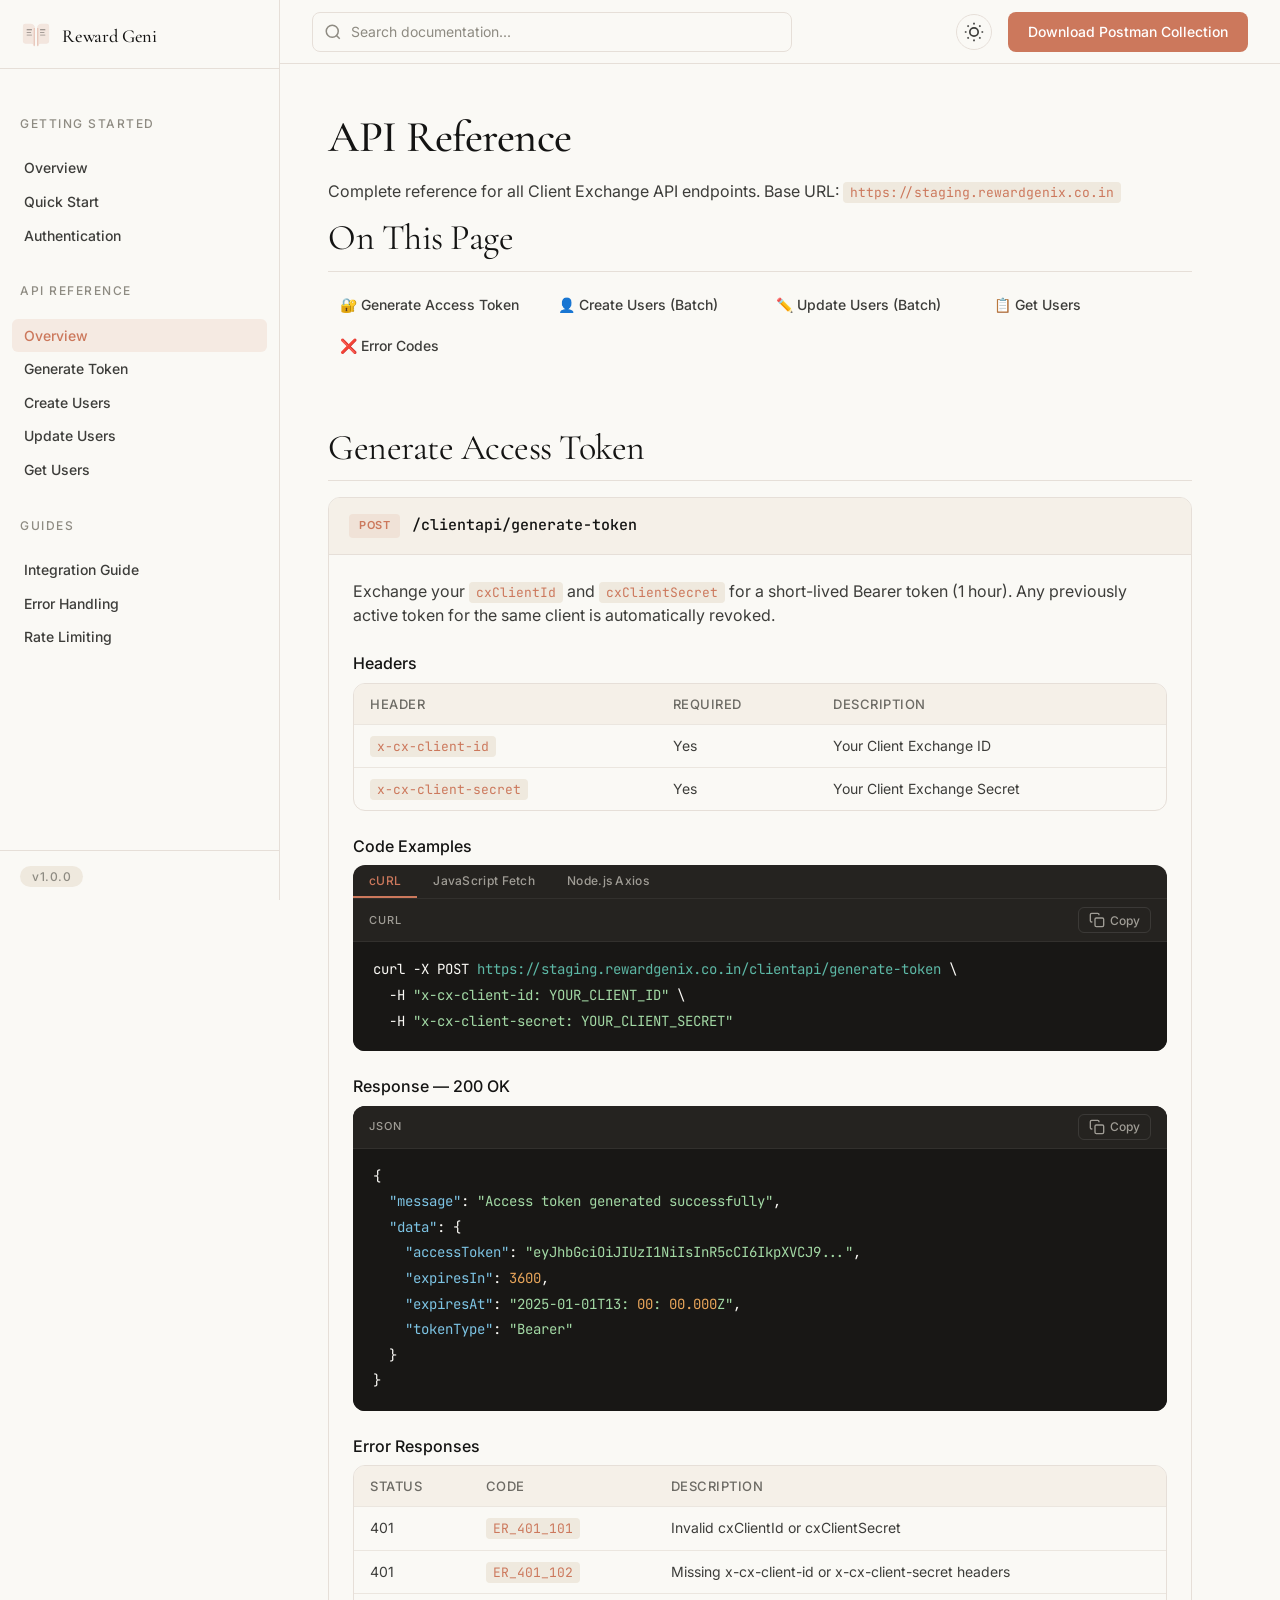
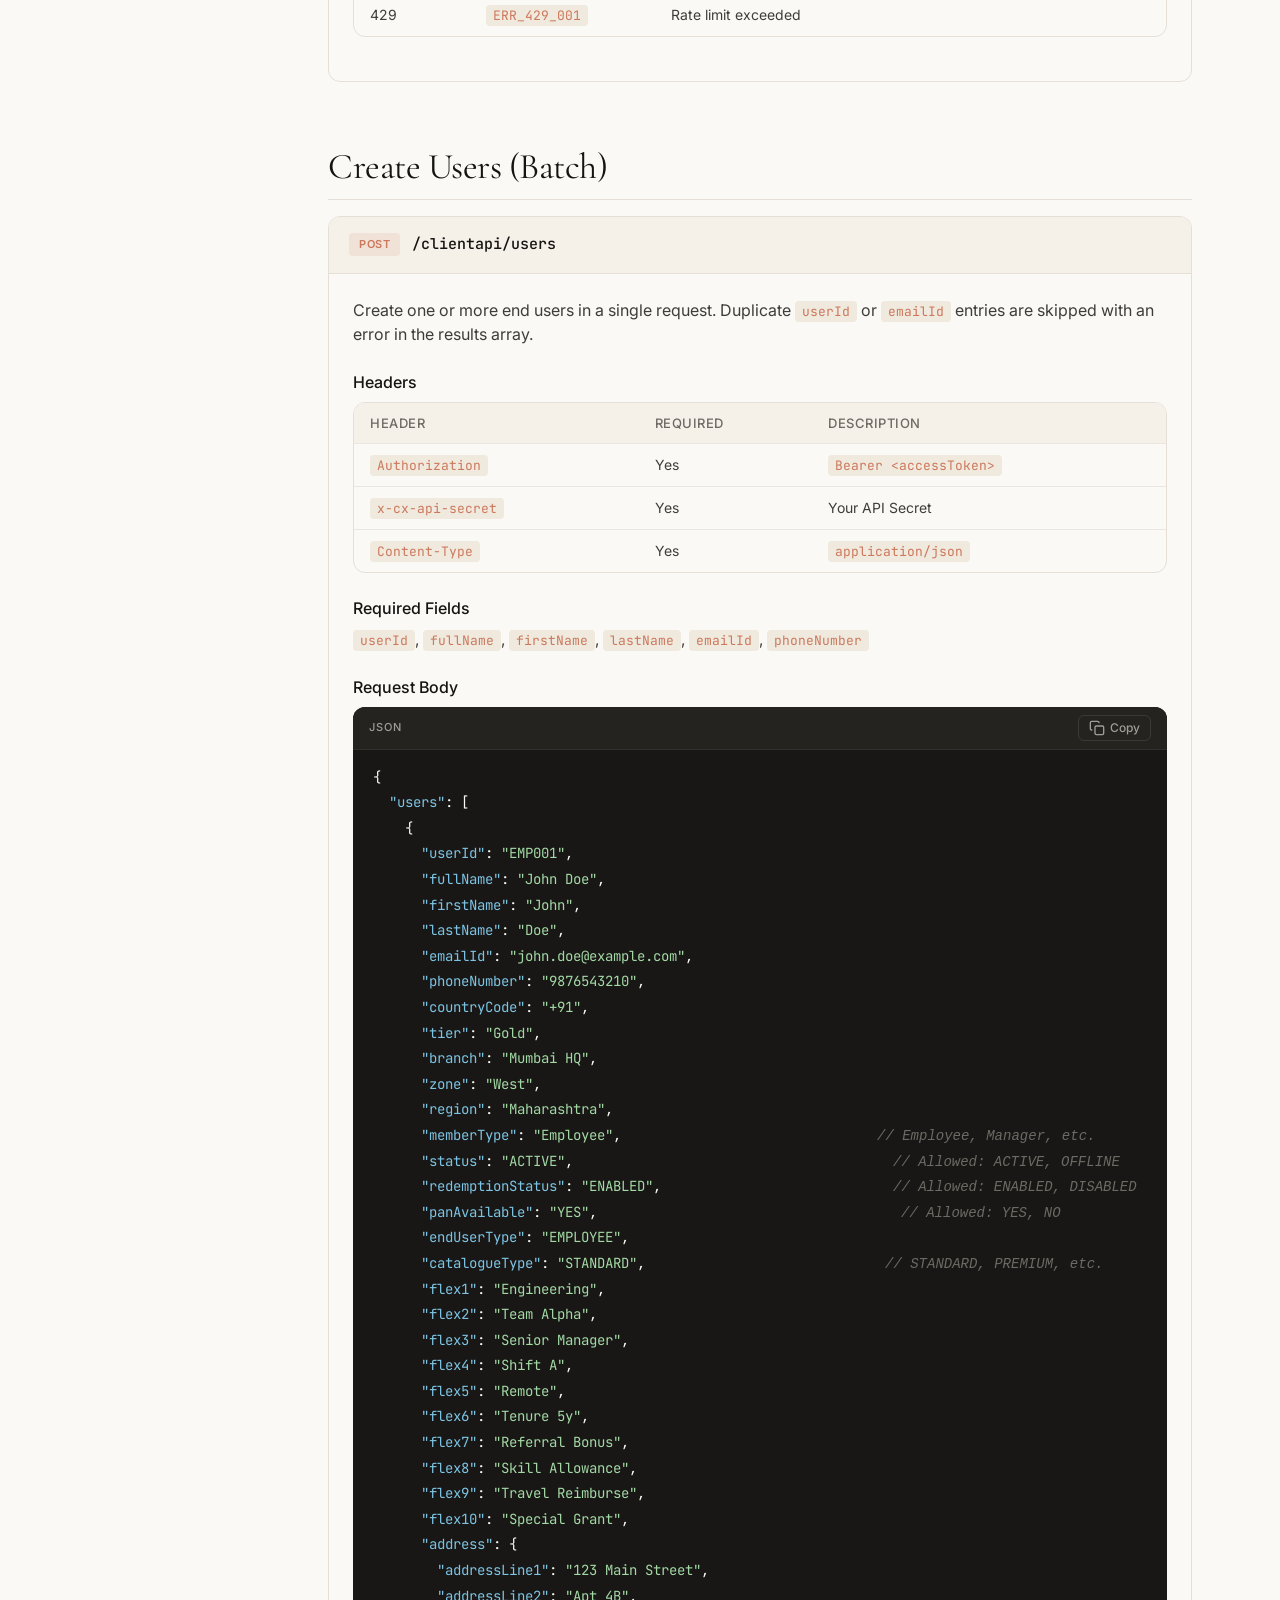
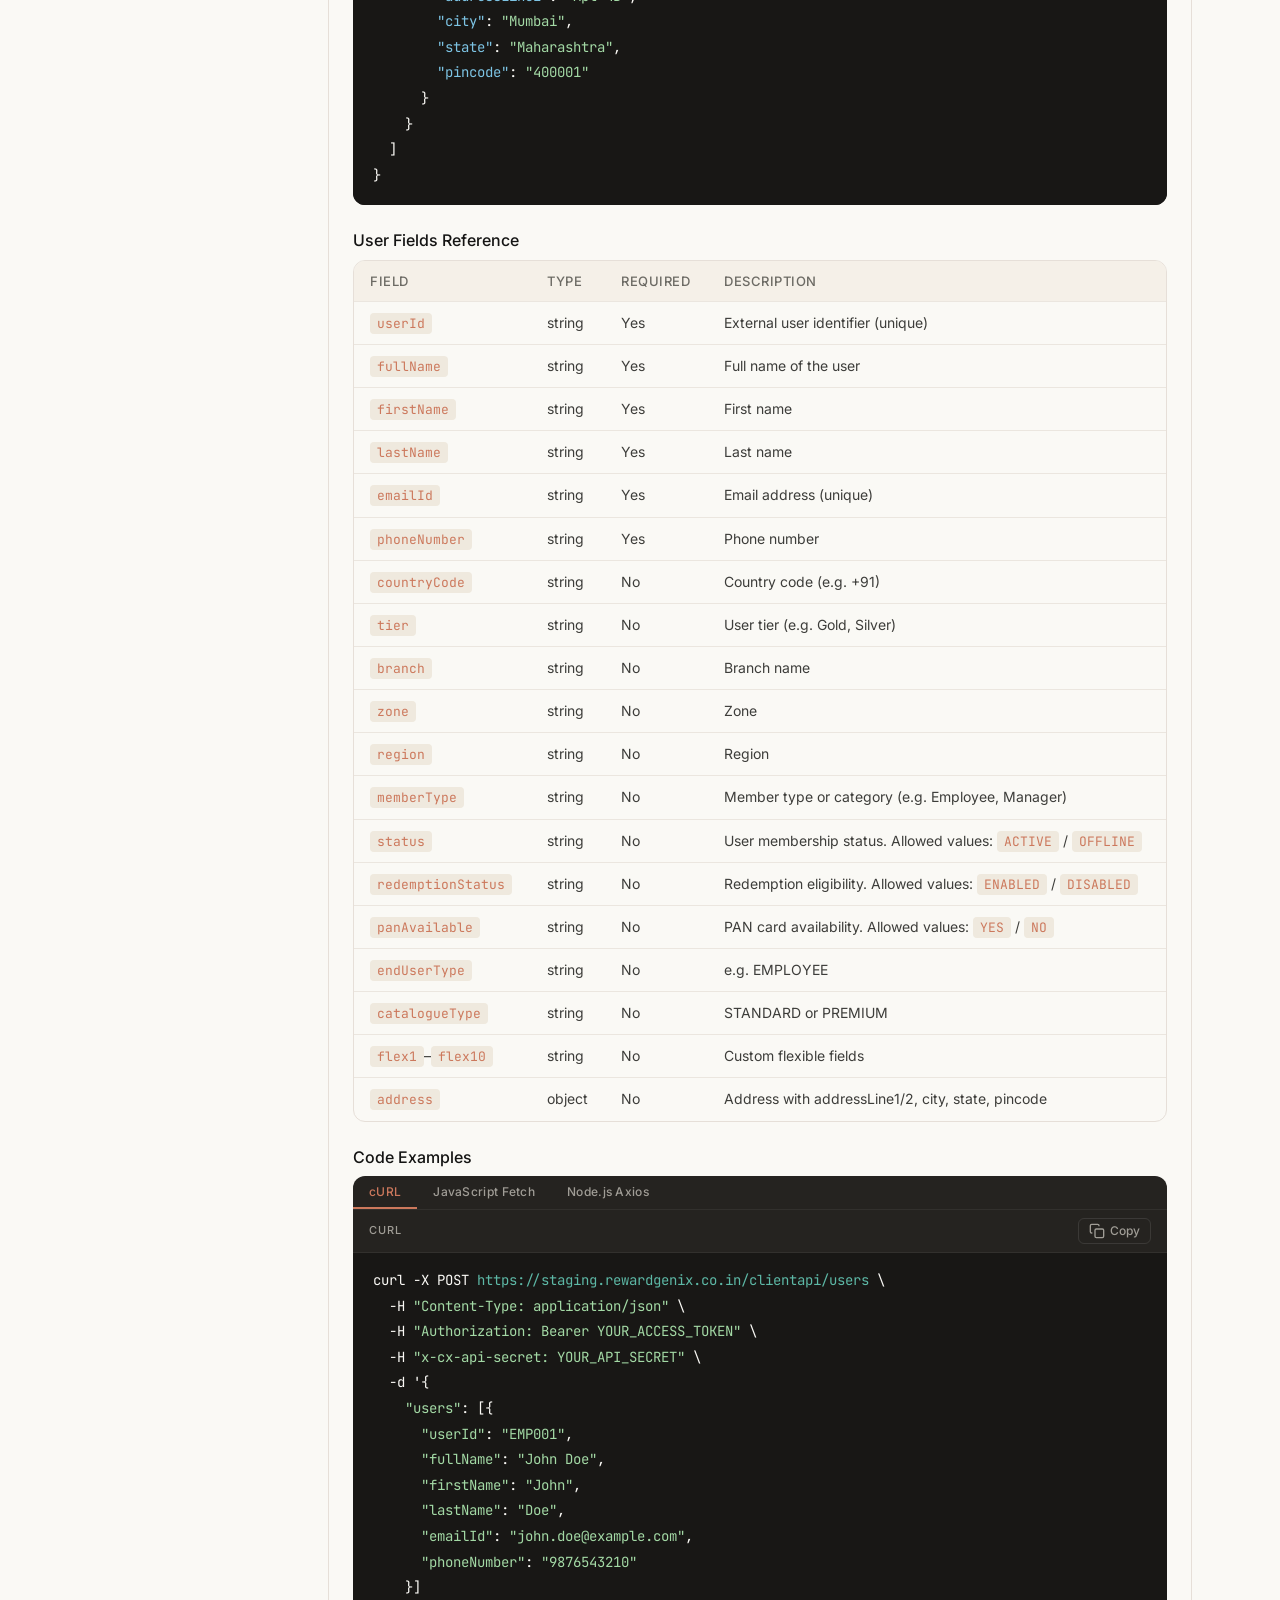
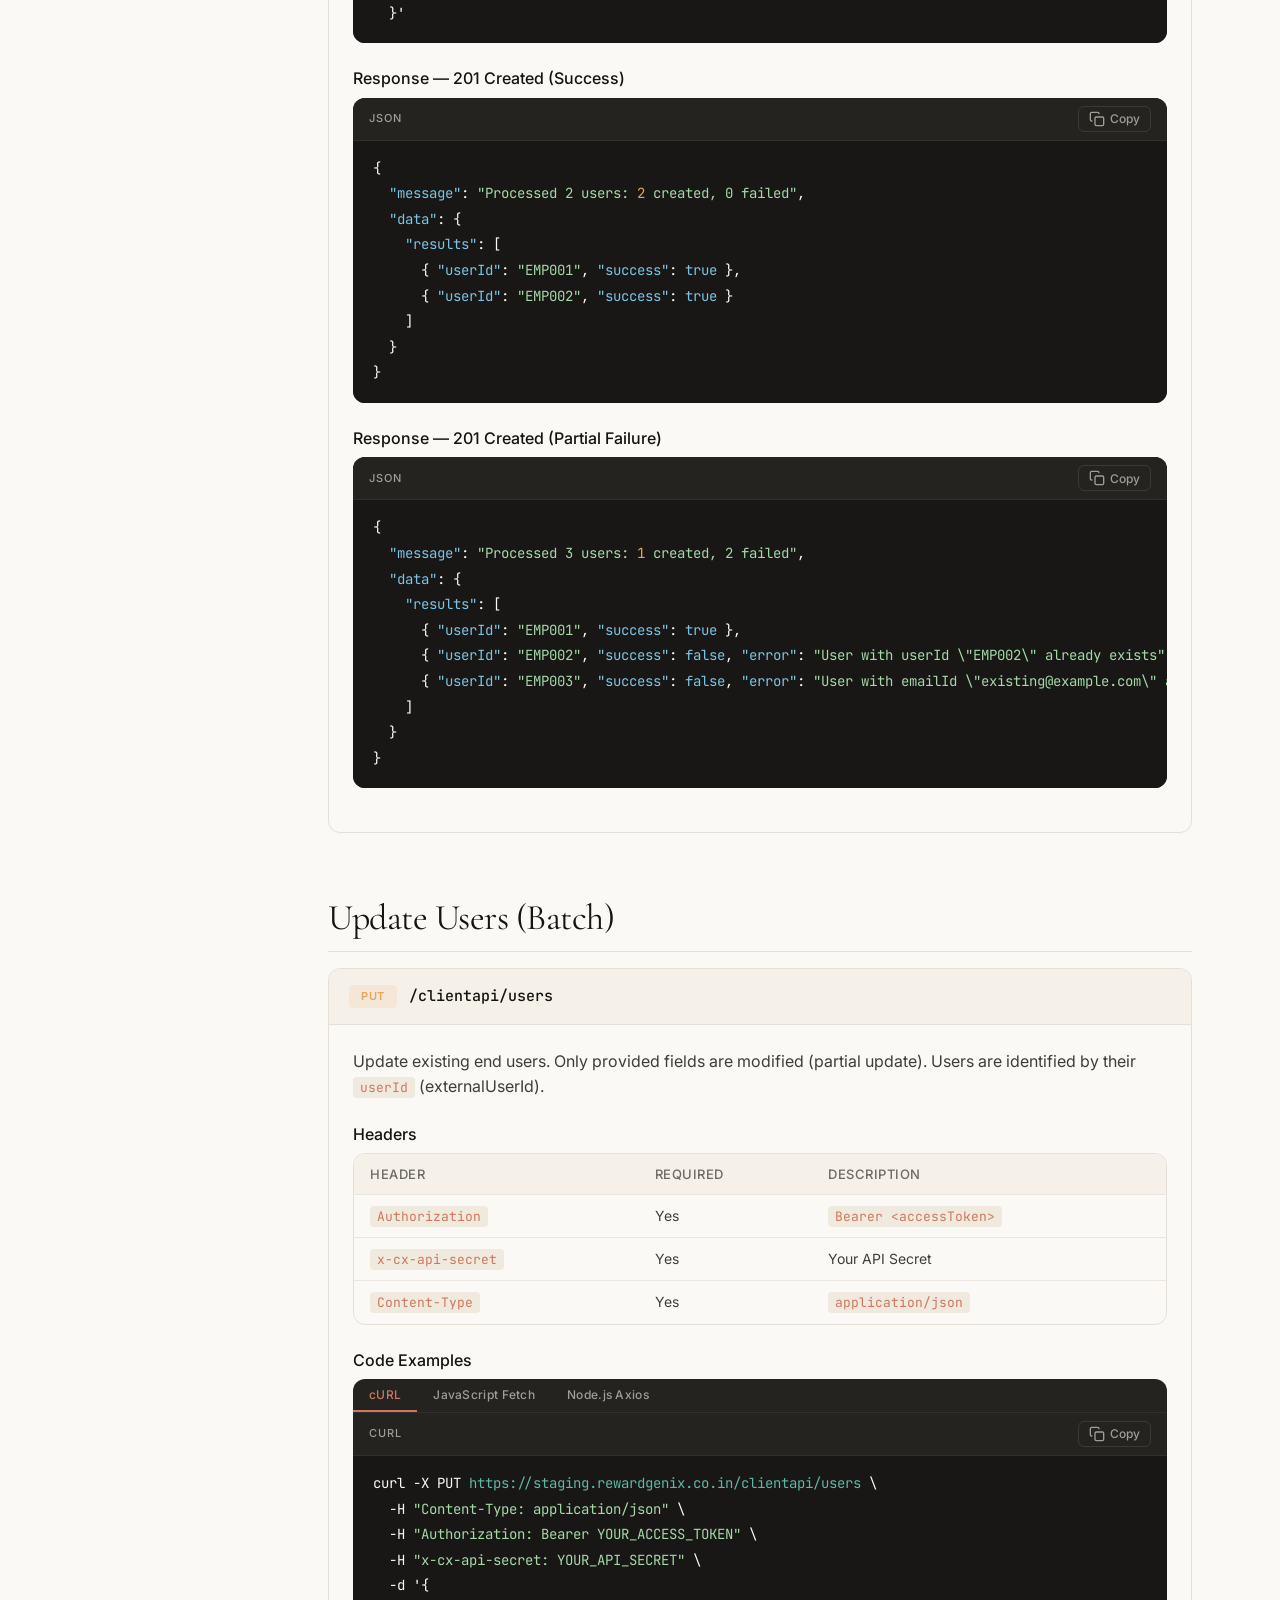
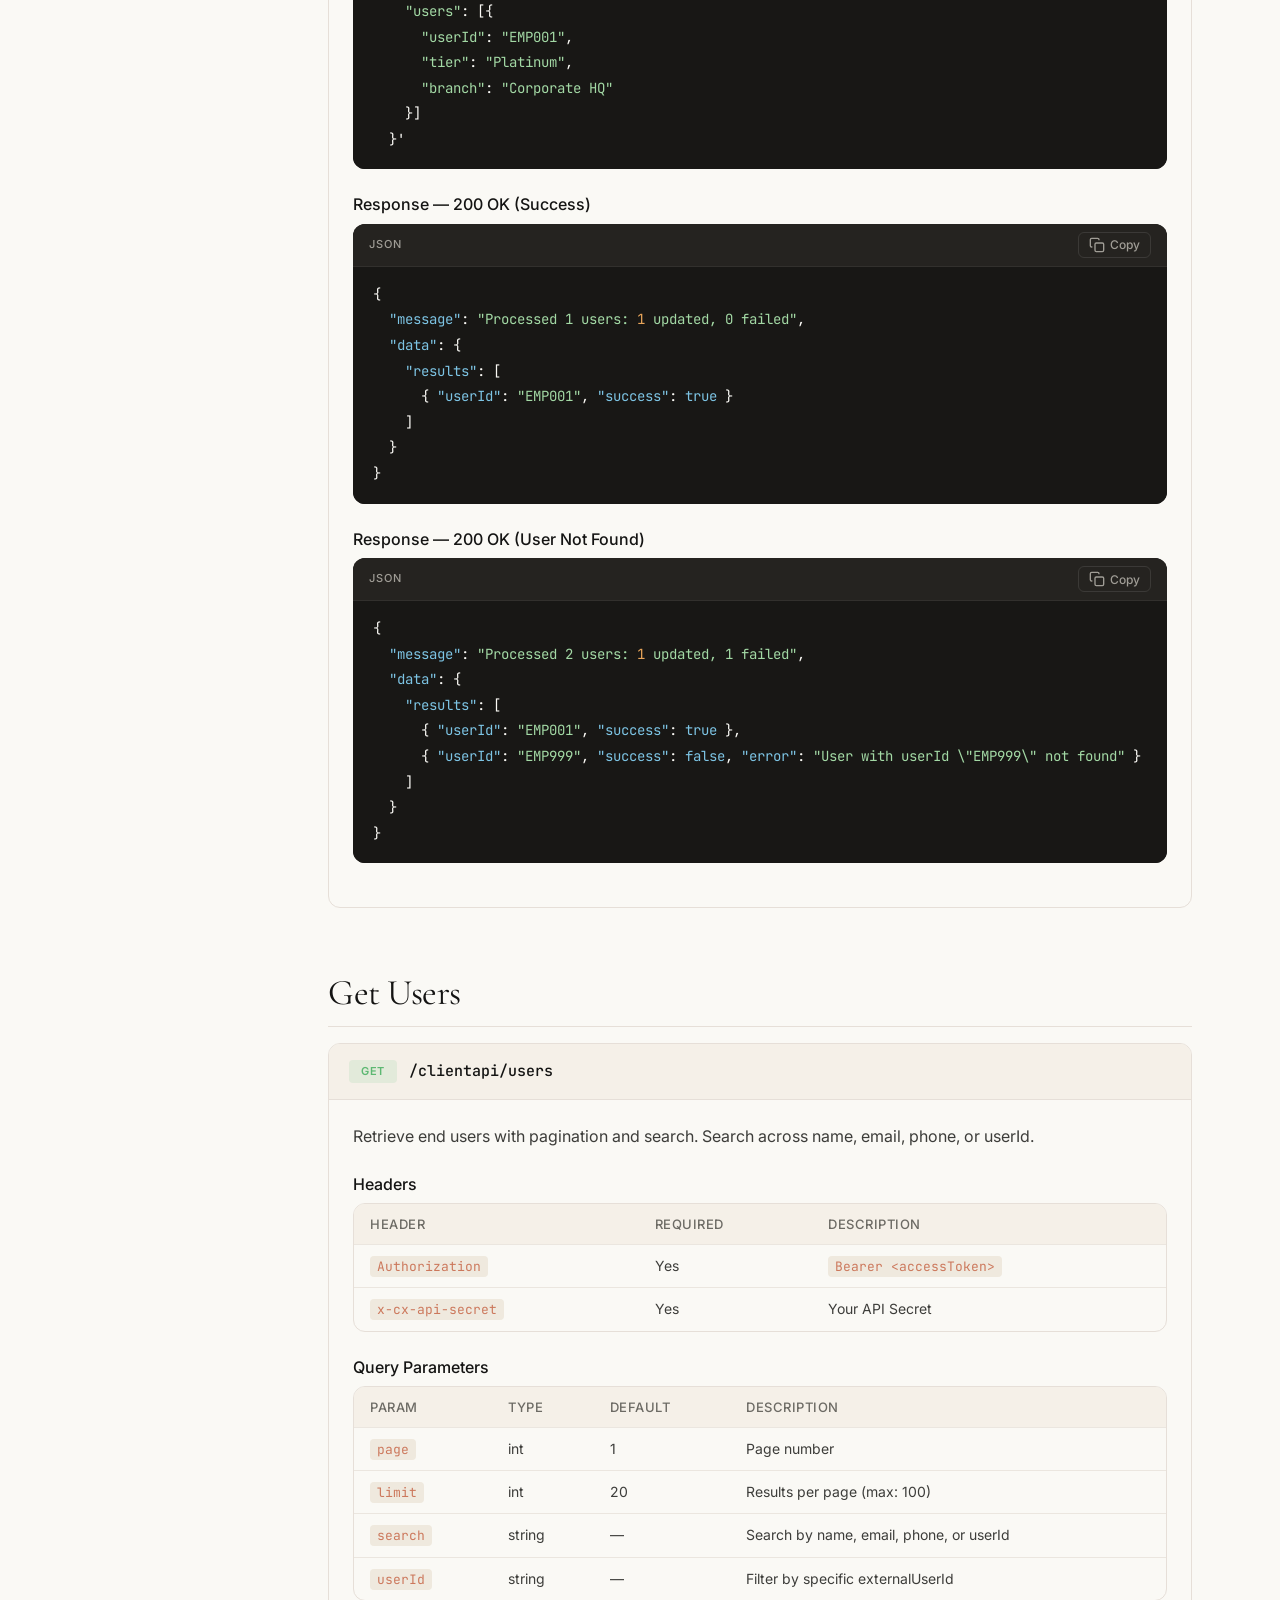
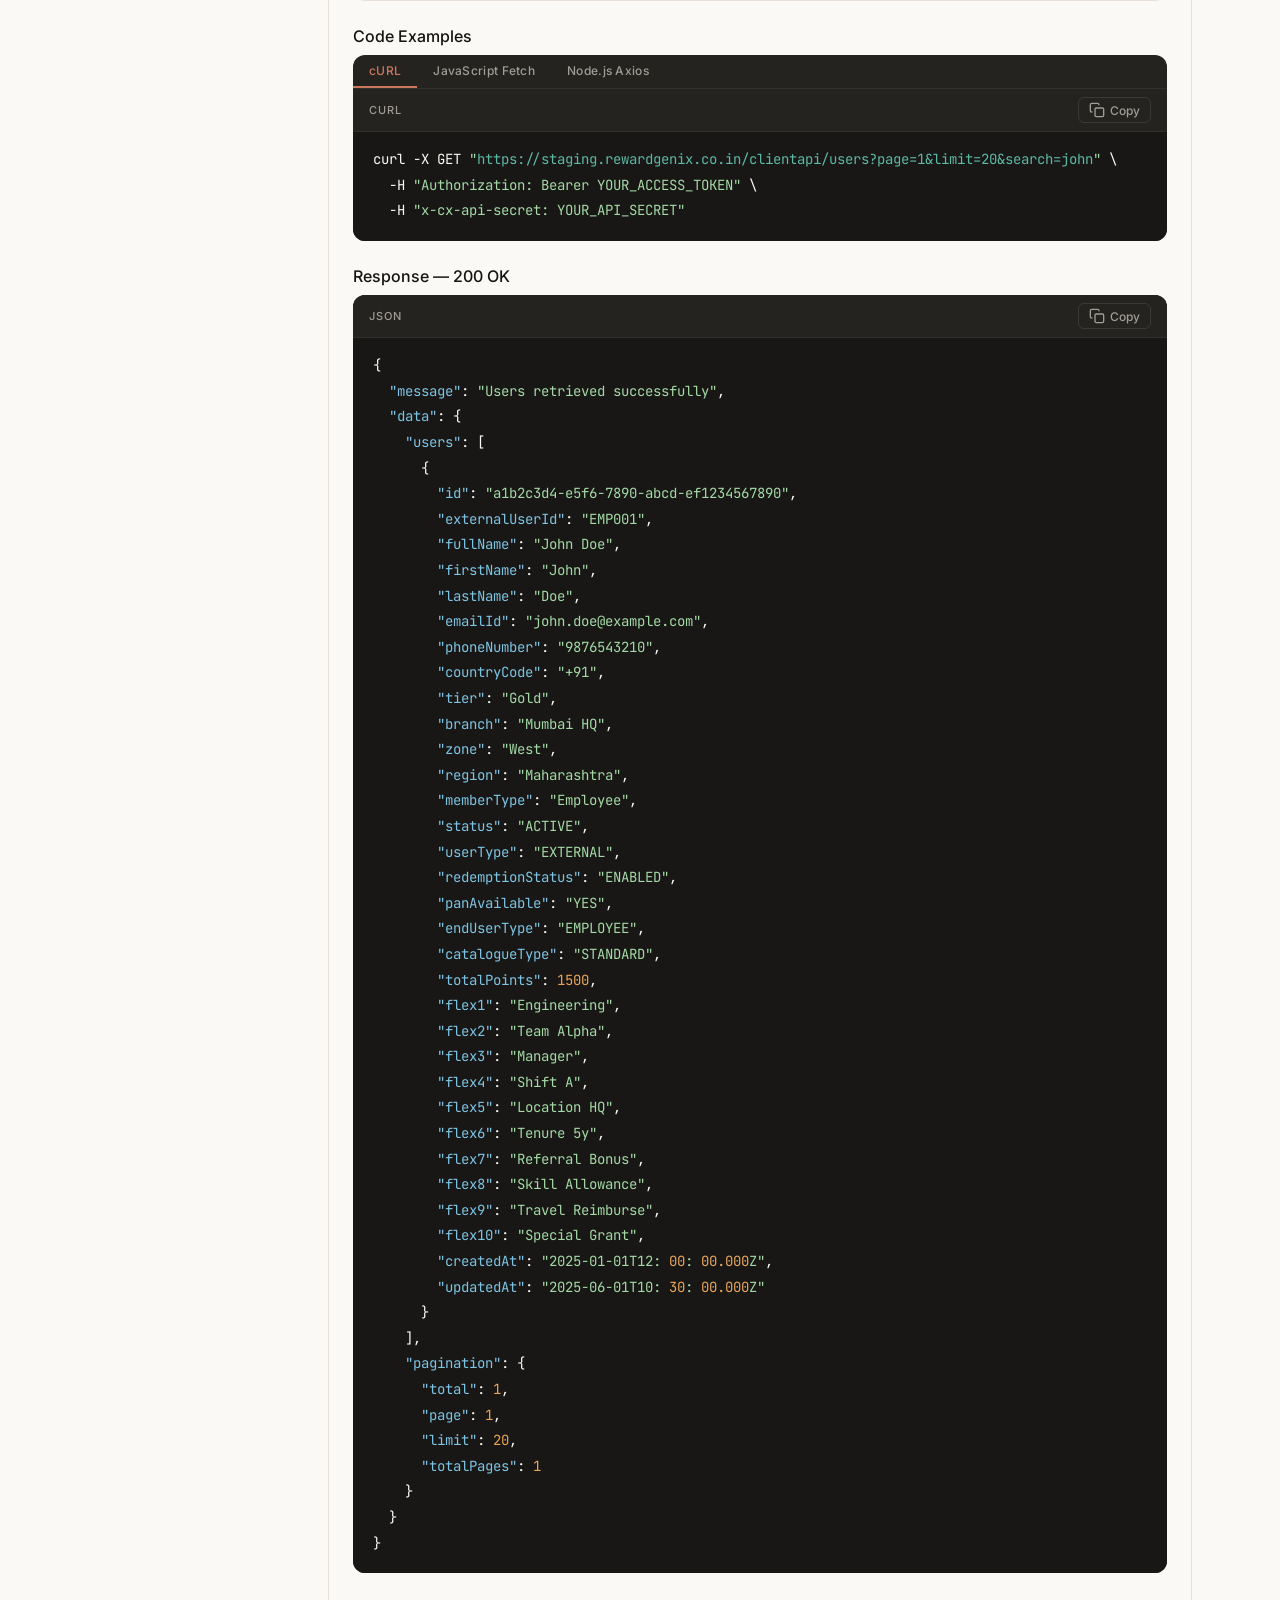
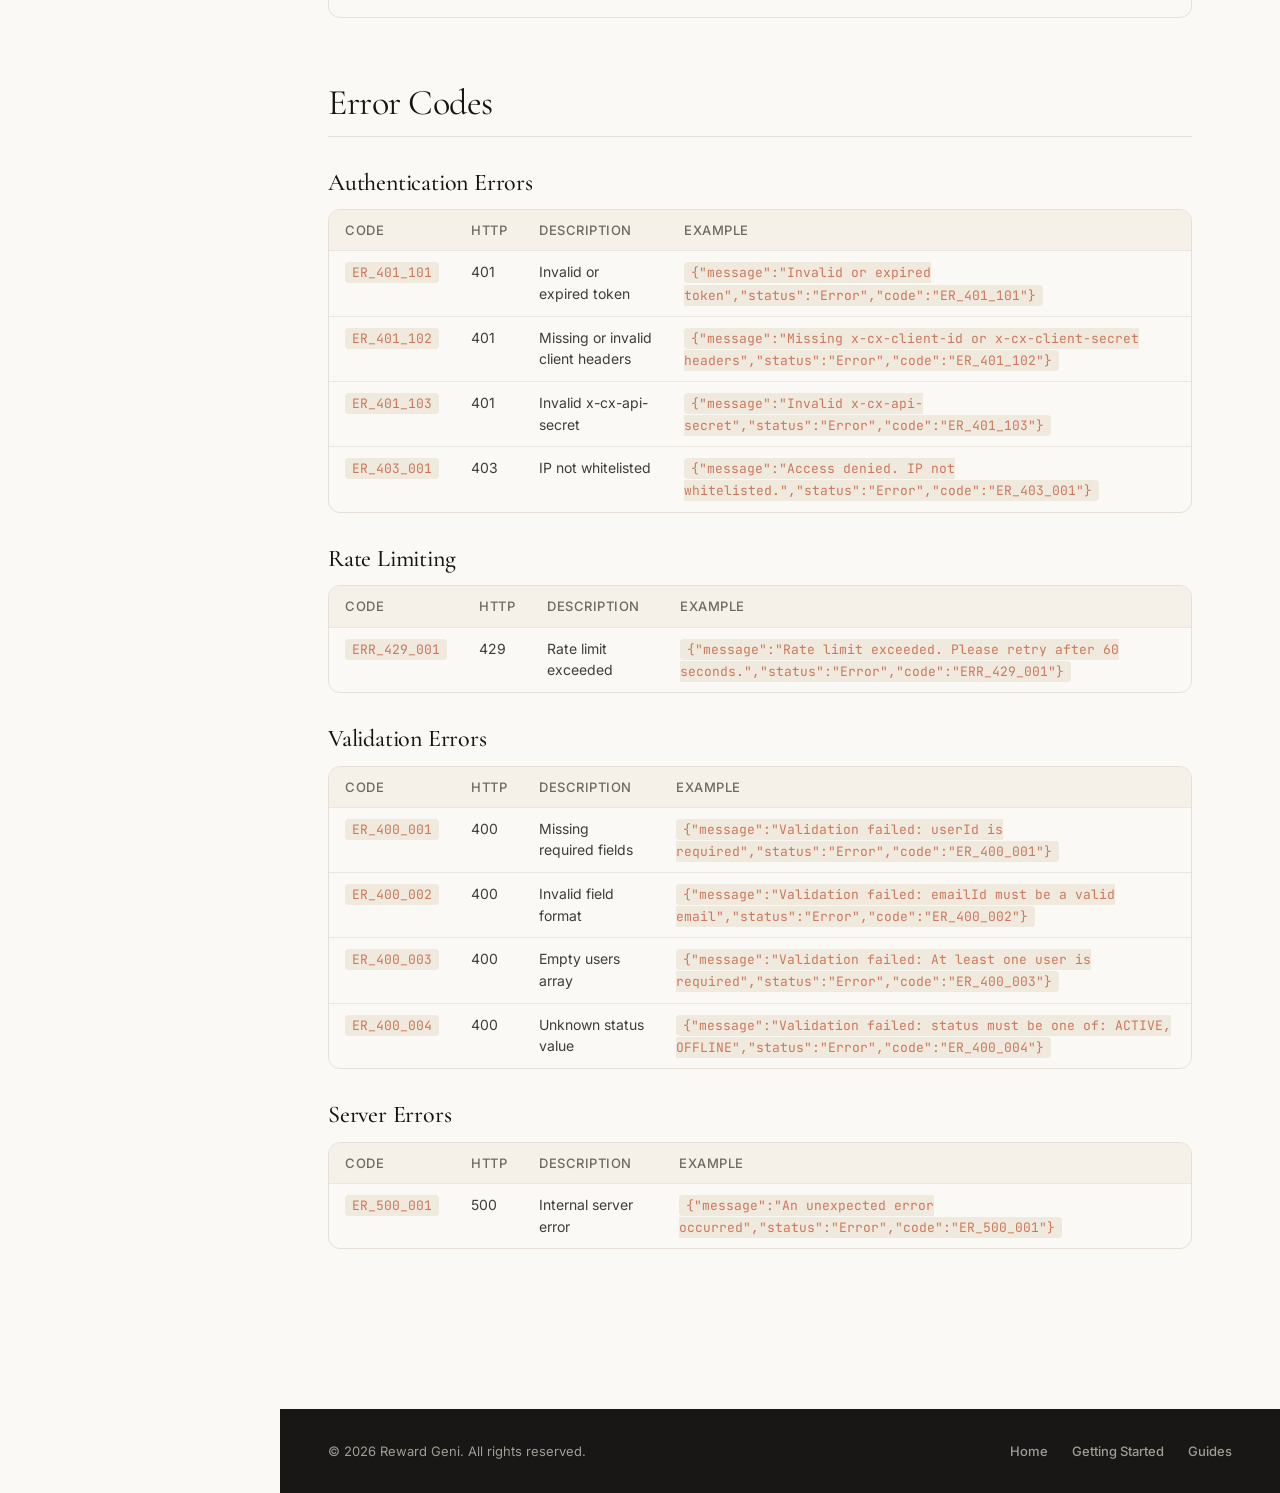
==== commit 62912088: "docs(part-a): replace client users postman collection - remove legacy Postman collection file - add " ====
--- a/docs/api.html
+++ b/docs/api.html
@@ -93,10 +93,10 @@
                         <path d="M21 12.79A9 9 0 1 1 11.21 3 7 7 0 0 0 21 12.79z" />
                     </svg>
                 </button>
-                <a href="../Reward%20Geni%20-%20Client%27s%20Users%20Creation%20API%20%28Part%20A%29.postman_collection"
-                    class="btn btn-primary postman-download"
-                    download="reward-geni-client-exchange-api-part-a.postman_collection.json"
-                    aria-label="Download Postman Collection">Download Postman Collection</a>
+                <button type="button" class="btn btn-primary postman-download"
+                    data-download-url="../part-a-client-exchange-api.json"
+                    data-download-filename="reward-geni-client-exchange-api-part-a.postman_collection.json"
+                    aria-label="Download Postman Collection">Download Postman Collection</button>
             </div>
         </header>
 
@@ -347,12 +347,12 @@
       "branch": "Mumbai HQ",
       "zone": "West",
       "region": "Maharashtra",
-      "memberType": "Employee",
-      "status": "ACTIVE",
-      "redemptionStatus": "ENABLED",
-      "panAvailable": "YES",
+      "memberType": "Employee",                                // Employee, Manager, etc.
+      "status": "ACTIVE",                                        // Allowed: ACTIVE, OFFLINE
+      "redemptionStatus": "ENABLED",                             // Allowed: ENABLED, DISABLED
+      "panAvailable": "YES",                                      // Allowed: YES, NO
       "endUserType": "EMPLOYEE",
-      "catalogueType": "STANDARD",
+      "catalogueType": "STANDARD",                              // STANDARD, PREMIUM, etc.
       "flex1": "Engineering",
       "flex2": "Team Alpha",
       "flex3": "Senior Manager",
@@ -454,10 +454,33 @@
                                         <td>Region</td>
                                     </tr>
                                     <tr>
+                                        <td><code>memberType</code></td>
+                                        <td>string</td>
+                                        <td>No</td>
+                                        <td>Member type or category (e.g. Employee, Manager)</td>
+                                    </tr>
+                                    <tr>
                                         <td><code>status</code></td>
                                         <td>string</td>
                                         <td>No</td>
-                                        <td>ACTIVE, INACTIVE, or SUSPENDED</td>
+                                        <td>User membership status. Allowed values: <code>ACTIVE</code> /
+                                            <code>OFFLINE</code>
+                                        </td>
+                                    </tr>
+                                    <tr>
+                                        <td><code>redemptionStatus</code></td>
+                                        <td>string</td>
+                                        <td>No</td>
+                                        <td>Redemption eligibility. Allowed values: <code>ENABLED</code> /
+                                            <code>DISABLED</code>
+                                        </td>
+                                    </tr>
+                                    <tr>
+                                        <td><code>panAvailable</code></td>
+                                        <td>string</td>
+                                        <td>No</td>
+                                        <td>PAN card availability. Allowed values: <code>YES</code> / <code>NO</code>
+                                        </td>
                                     </tr>
                                     <tr>
                                         <td><code>endUserType</code></td>
@@ -1112,7 +1135,7 @@
                                 <td><code>ER_400_004</code></td>
                                 <td>400</td>
                                 <td>Unknown status value</td>
-                                <td><code>{"message":"Validation failed: status must be one of: ACTIVE, INACTIVE, SUSPENDED","status":"Error","code":"ER_400_004"}</code>
+                                <td><code>{"message":"Validation failed: status must be one of: ACTIVE, OFFLINE","status":"Error","code":"ER_400_004"}</code>
                                 </td>
                             </tr>
                         </tbody>
--- a/styles.css
+++ b/styles.css
@@ -1031,7 +1031,19 @@
 
     .menu-toggle { display: flex; }
 
-    .topbar { padding: 0 16px; }
+    .topbar {
+        padding: 0 16px;
+        gap: 12px;
+    }
+
+    .topbar-actions {
+        gap: 10px;
+    }
+
+    .postman-download {
+        padding: 0 14px;
+        font-size: 12px;
+    }
 
     .content { padding: 28px 20px 64px; }
 
@@ -1043,12 +1055,58 @@
 }
 
 @media (max-width: 600px) {
+    .topbar {
+        height: auto;
+        min-height: var(--topbar-height);
+        padding: 10px 12px;
+        flex-wrap: wrap;
+        align-items: center;
+        gap: 10px;
+    }
+
+    .menu-toggle {
+        order: 1;
+    }
+
+    .topbar-actions {
+        order: 2;
+        margin-left: auto;
+        gap: 8px;
+    }
+
+    .search-container {
+        order: 3;
+        flex: 1 1 100%;
+        max-width: none;
+    }
+
+    .search-input {
+        height: 38px;
+        font-size: 13px;
+    }
+
+    .postman-download {
+        height: 34px;
+        padding: 0 10px;
+        font-size: 12px;
+        white-space: nowrap;
+        flex: 0 0 auto;
+    }
+
     .hero h1 { font-size: 1.75rem; letter-spacing: -0.3px; }
     .hero-description { font-size: 16px; }
     .hero-actions { flex-direction: column; }
-    .btn { width: 100%; justify-content: center; }
+    .hero-actions .btn { width: 100%; justify-content: center; }
     h2 { font-size: 28px; }
     h3 { font-size: 20px; }
+}
+
+@media (max-width: 380px) {
+    .postman-download {
+        padding: 0 8px;
+        font-size: 11px;
+        letter-spacing: 0;
+    }
 }
 
 /* ============================================
